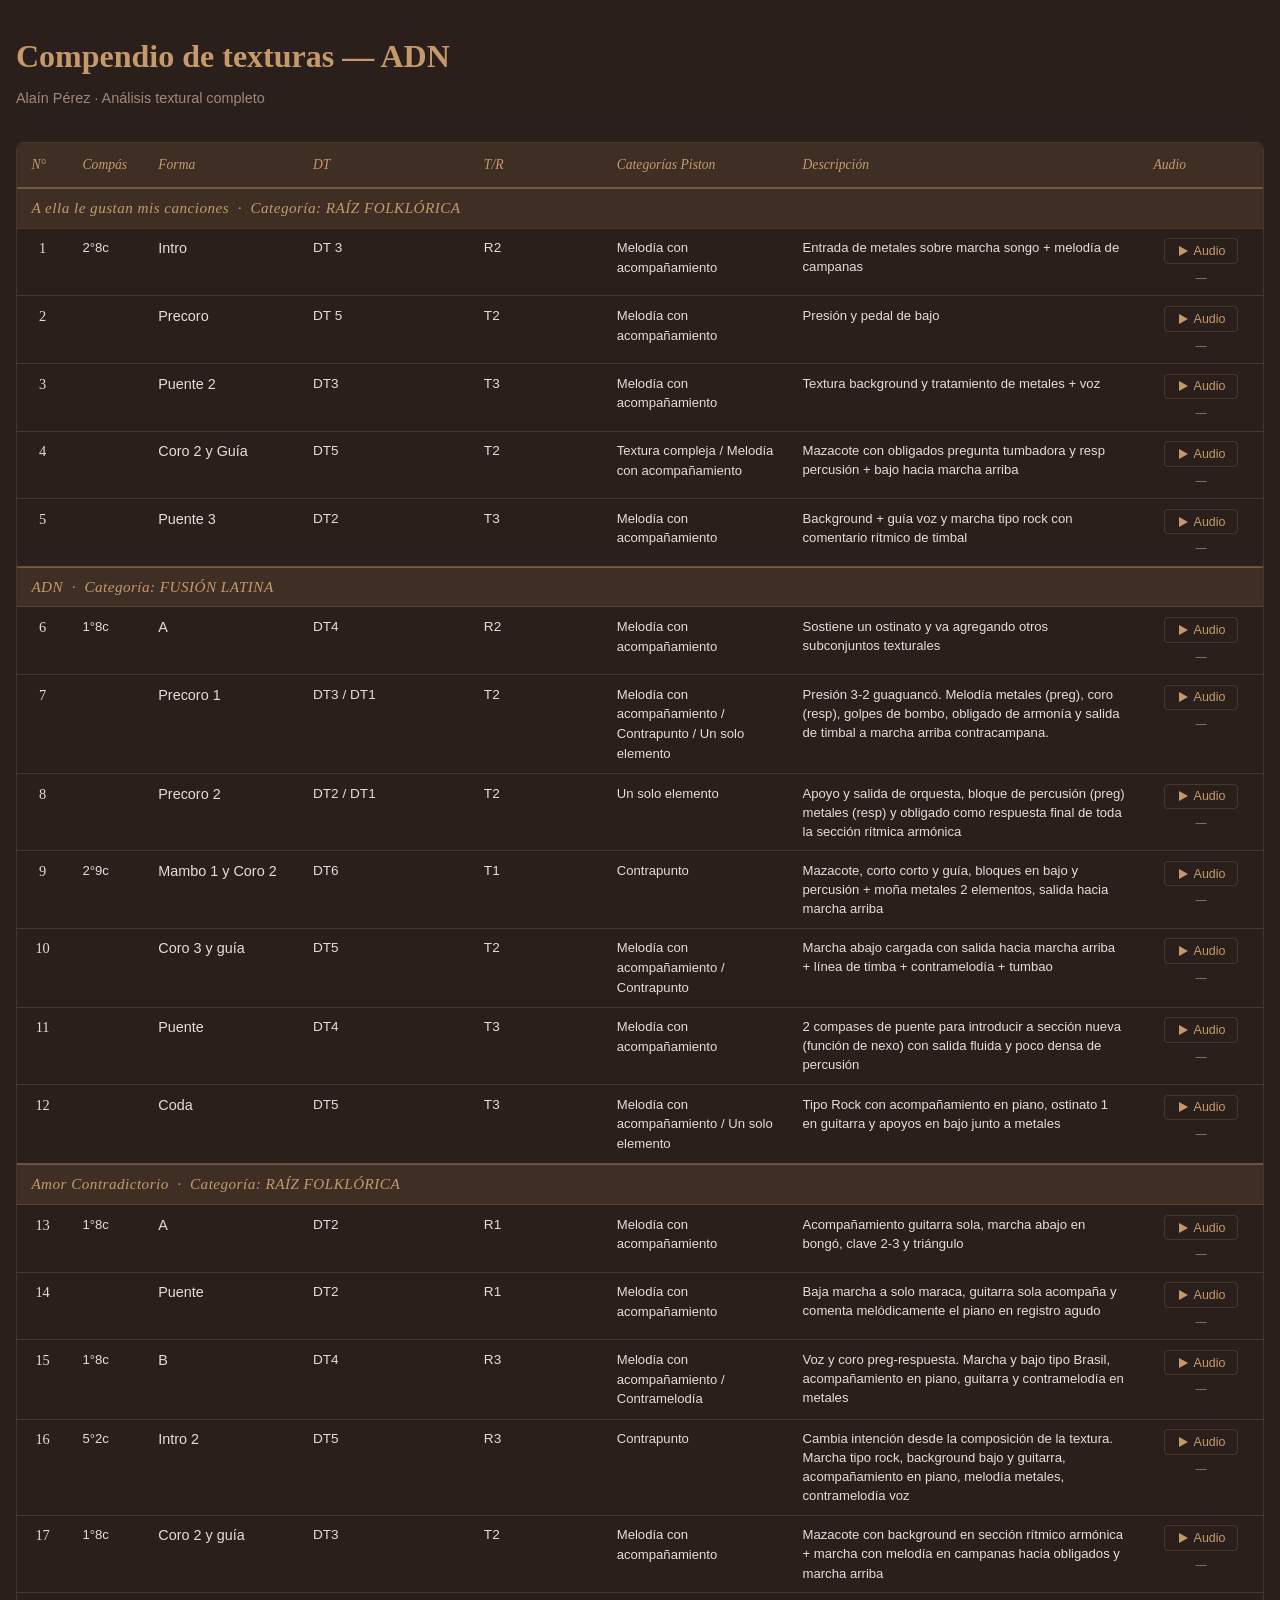
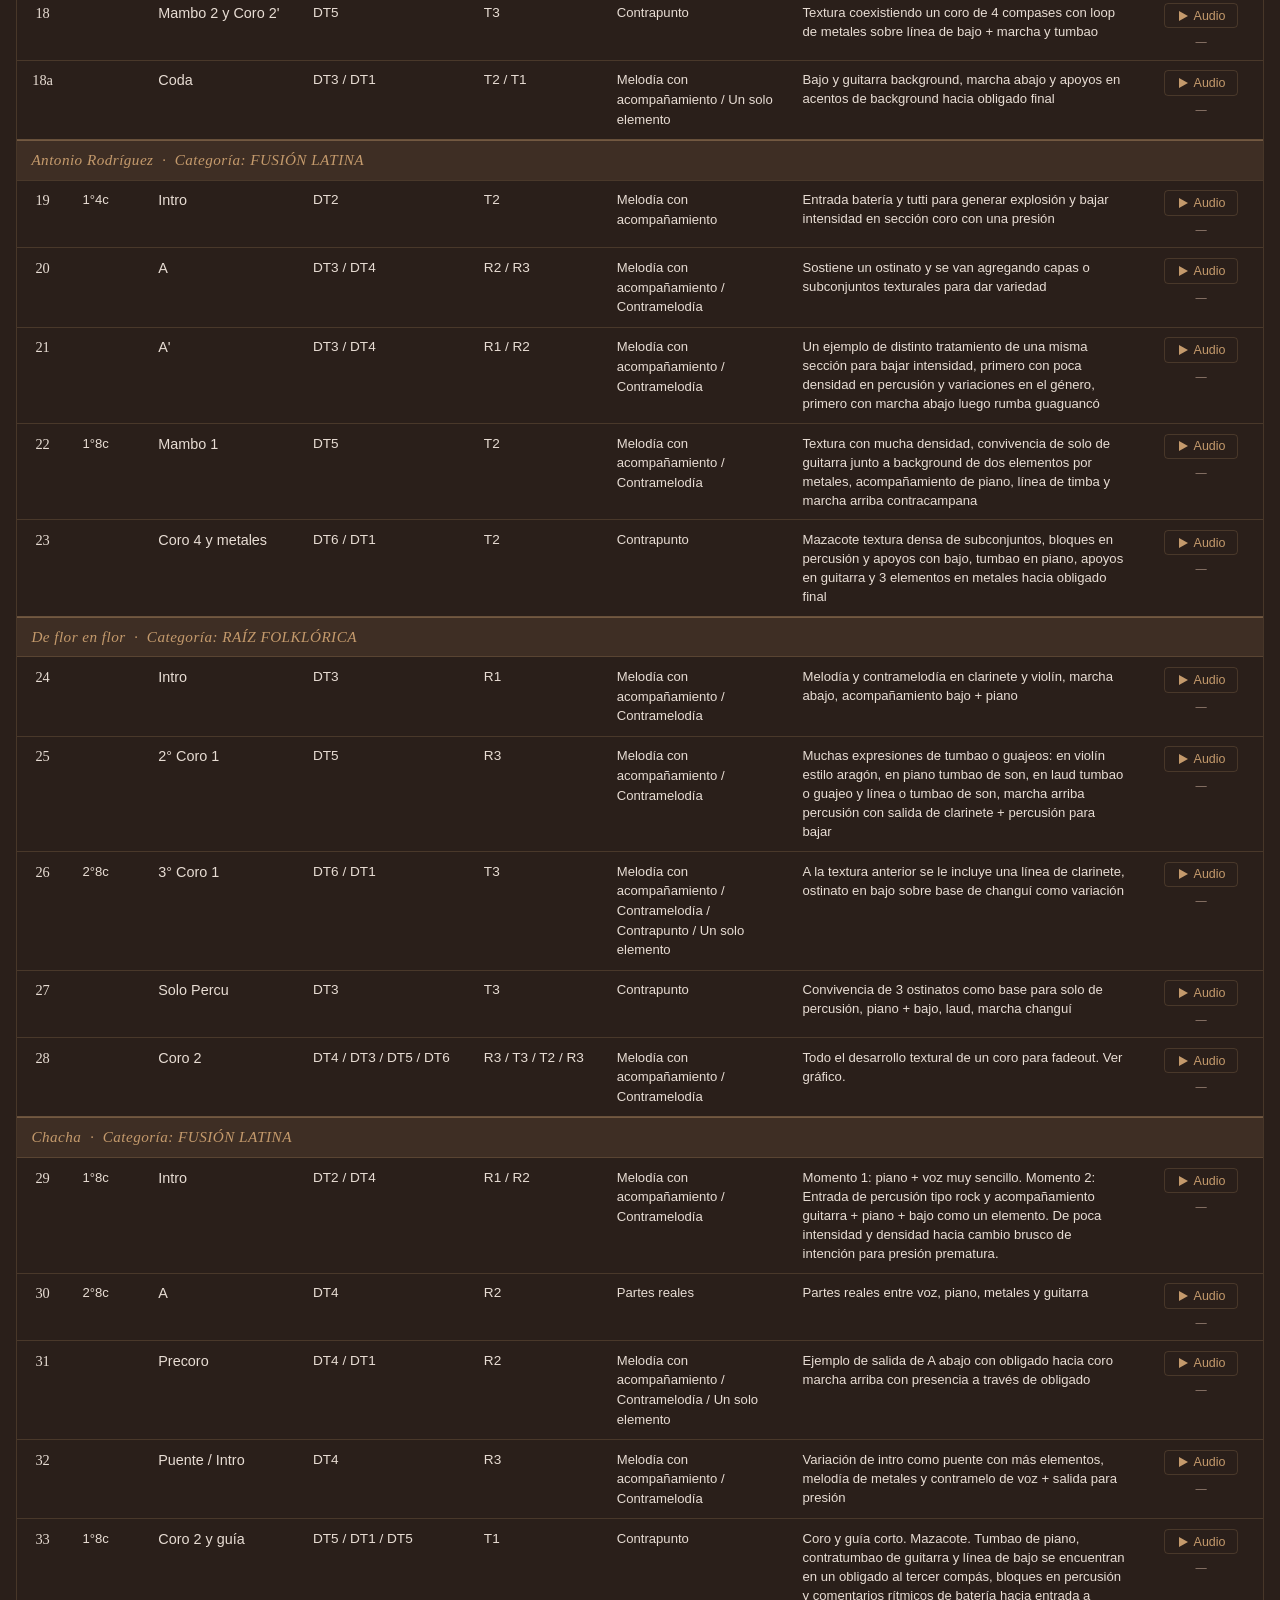
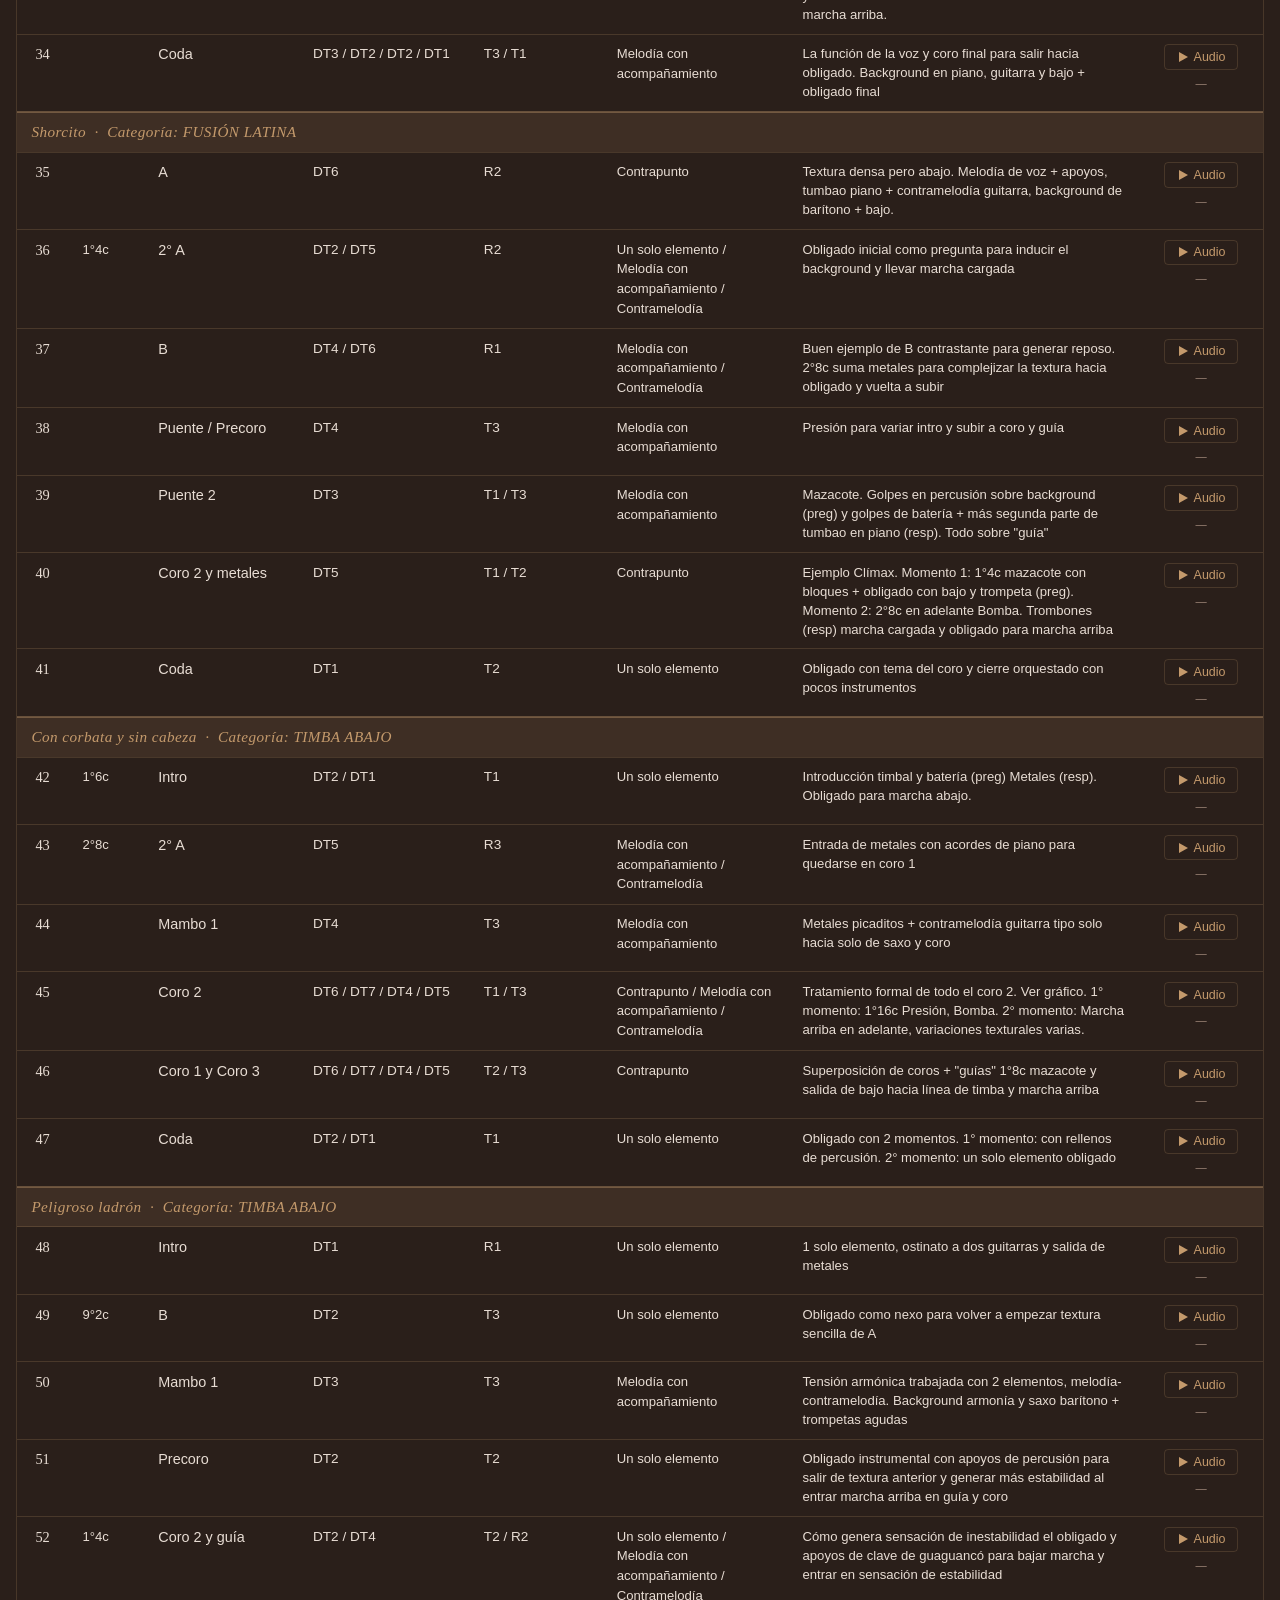
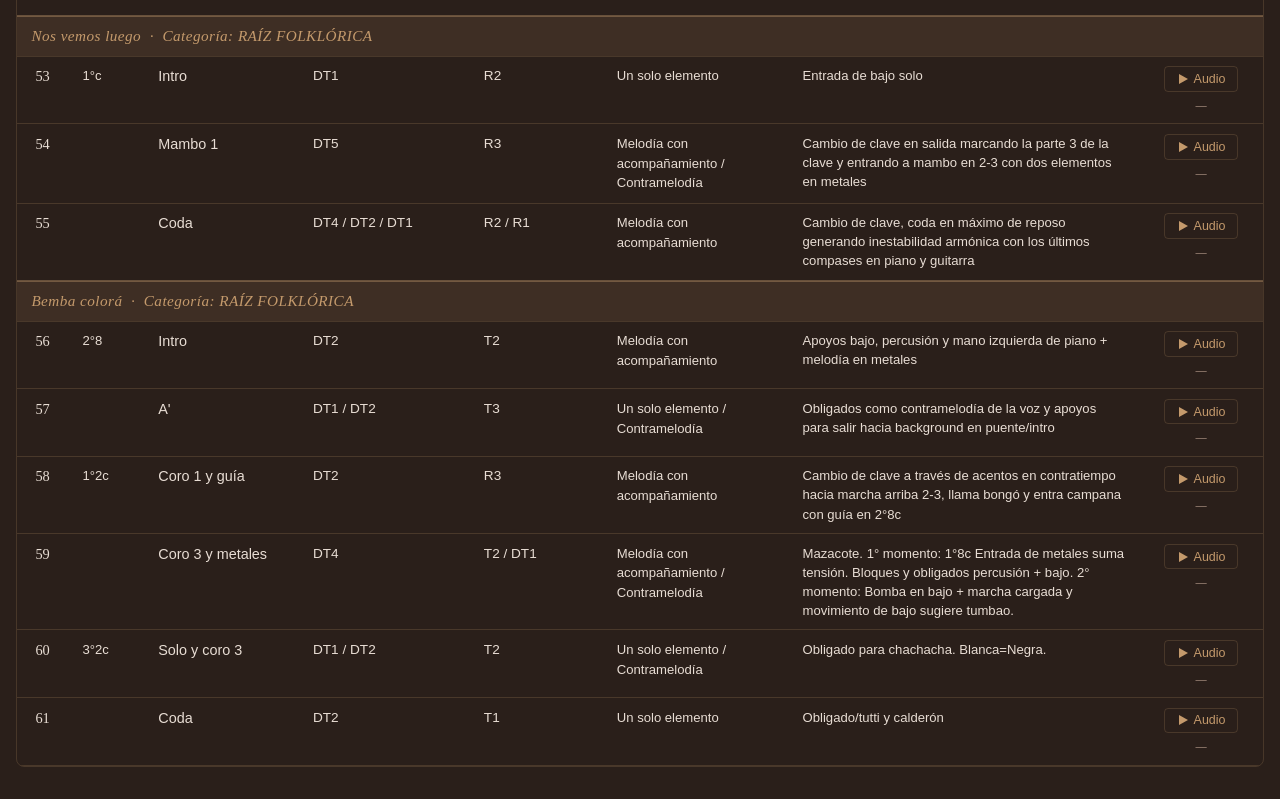
==== compendio.html @ ba190c55 "Subo archivos" ====
<!doctype html>
<html lang="es">
  <head>
    <meta charset="UTF-8" />
    <meta name="viewport" content="width=device-width, initial-scale=1.0" />
    <title>Compendio de texturas — ADN Alaín Pérez</title>
    <style>
      *,
      *::before,
      *::after {
        box-sizing: border-box;
        margin: 0;
        padding: 0;
      }

      :root {
        --bg: #2a1f1a;
        --bg-card: #352820;
        --bg-alt: #3e2e24;
        --accent: #c49a6c;
        --text: #e8ddd4;
        --text-muted: #a0887a;
        --border: rgba(196, 154, 108, 0.2);
        --font-title: Georgia, "Times New Roman", serif;
        --font-body: "Helvetica Neue", Arial, sans-serif;
      }

      body {
        background: var(--bg);
        color: var(--text);
        font-family: var(--font-body);
        font-size: 0.9rem;
        line-height: 1.5;
        padding: 2rem 1rem;
      }

      h1 {
        font-family: var(--font-title);
        color: var(--accent);
        font-size: clamp(1.4rem, 3vw, 2rem);
        margin-bottom: 0.5rem;
      }

      .subtitulo {
        color: var(--text-muted);
        margin-bottom: 2rem;
        font-size: 0.9rem;
      }

      /* ── TABLA ── */
      .tabla-wrap {
        overflow-x: auto;
        border-radius: 8px;
        border: 1px solid var(--border);
      }

      table {
        width: 100%;
        border-collapse: collapse;
        min-width: 900px;
      }

      thead tr {
        background: var(--bg-alt);
        border-bottom: 2px solid var(--accent);
      }

      thead th {
        padding: 0.75rem 0.9rem;
        text-align: left;
        font-family: var(--font-title);
        color: var(--accent);
        font-size: 0.85rem;
        font-weight: normal;
        font-style: italic;
        white-space: nowrap;
      }

      /* ── FILAS CANCIÓN (separador) ── */
      tr.cancion-header td {
        background: var(--bg-alt);
        border-top: 2px solid rgba(196, 154, 108, 0.4);
        border-bottom: 1px solid rgba(196, 154, 108, 0.2);
        padding: 0.5rem 0.9rem;
        font-family: var(--font-title);
        font-style: italic;
        color: var(--accent);
        font-size: 0.95rem;
        letter-spacing: 0.03em;
      }

      /* ── FILAS DE DATOS ── */
      tbody tr.fila-dato {
        border-bottom: 1px solid var(--border);
        transition: background 0.15s;
      }

      tbody tr.fila-dato:hover {
        background: rgba(196, 154, 108, 0.05);
      }

      tbody tr.fila-dato td {
        padding: 0.6rem 0.9rem;
        vertical-align: top;
        color: var(--text);
      }

      td.num {
        color: var(--accent);
        font-family: var(--font-title);
        text-align: center;
        white-space: nowrap;
      }
      td.compas {
        color: var(--text-muted);
        white-space: nowrap;
        font-size: 0.82rem;
      }
      td.forma {
        white-space: nowrap;
      }
      td.dt {
        white-space: nowrap;
        font-size: 0.85rem;
      }
      td.tr {
        white-space: nowrap;
        font-size: 0.85rem;
      }
      td.cat {
        font-size: 0.82rem;
        color: var(--text-muted);
        max-width: 180px;
      }
      td.desc {
        font-size: 0.82rem;
        color: var(--text-muted);
        max-width: 340px;
        line-height: 1.45;
      }

      /* ── COLUMNA AUDIO ── */
      td.audio-cell {
        white-space: nowrap;
        text-align: center;
        vertical-align: middle;
        min-width: 120px;
      }

      .audio-wrap {
        display: flex;
        flex-direction: column;
        align-items: center;
        gap: 5px;
      }

      .btn-audio {
        display: inline-flex;
        align-items: center;
        gap: 5px;
        padding: 0.3rem 0.7rem;
        border: 1px solid var(--border);
        border-radius: 4px;
        background: transparent;
        color: var(--accent);
        font-size: 0.78rem;
        font-family: var(--font-body);
        cursor: pointer;
        transition:
          background 0.15s,
          border-color 0.15s;
      }

      .btn-audio:hover {
        background: rgba(196, 154, 108, 0.12);
        border-color: var(--accent);
      }
      .btn-audio.playing {
        background: rgba(196, 154, 108, 0.2);
        border-color: var(--accent);
      }

      .btn-audio svg {
        flex-shrink: 0;
      }

      .audio-filename {
        font-size: 0.7rem;
        color: var(--text-muted);
        max-width: 110px;
        overflow: hidden;
        text-overflow: ellipsis;
        white-space: nowrap;
        text-align: center;
      }

      /* ── NOTA AYUDA ── */
      .nota {
        margin-top: 1.5rem;
        padding: 0.75rem 1rem;
        background: var(--bg-card);
        border-left: 3px solid var(--accent);
        border-radius: 4px;
        color: var(--text-muted);
        font-size: 0.82rem;
        line-height: 1.6;
      }

      .nota code {
        background: var(--bg-alt);
        padding: 1px 5px;
        border-radius: 3px;
        color: var(--accent);
        font-family: monospace;
        font-size: 0.8rem;
      }
    </style>
  </head>
  <body>
    <h1>Compendio de texturas — ADN</h1>
    <p class="subtitulo">Alaín Pérez · Análisis textural completo</p>

    <div class="tabla-wrap">
      <table>
        <thead>
          <tr>
            <th>N°</th>
            <th>Compás</th>
            <th>Forma</th>
            <th>DT</th>
            <th>T/R</th>
            <th>Categorías Piston</th>
            <th>Descripción</th>
            <th>Audio</th>
          </tr>
        </thead>
        <tbody>
          <!-- ══ A ELLA LE GUSTAN MIS CANCIONES ══ -->
          <tr class="cancion-header">
            <td colspan="8">
              A ella le gustan mis canciones &nbsp;·&nbsp; Categoría: RAÍZ
              FOLKLÓRICA
            </td>
          </tr>
          <tr class="fila-dato">
            <td class="num">1</td>
            <td class="compas">2°8c</td>
            <td class="forma">Intro</td>
            <td class="dt">DT 3</td>
            <td class="tr">R2</td>
            <td class="cat">Melodía con acompañamiento</td>
            <td class="desc">
              Entrada de metales sobre marcha songo + melodía de campanas
            </td>
            <td class="audio-cell">
              <div class="audio-wrap">
                <button
                  class="btn-audio"
                  data-audio="audios/textura (1).mp3"
                  onclick="toggleAudio(this)"
                >
                  <svg
                    width="12"
                    height="12"
                    viewBox="0 0 12 12"
                    fill="currentColor"
                  >
                    <polygon points="2,1 11,6 2,11" /></svg
                  >Audio</button
                ><span class="audio-filename">—</span>
              </div>
            </td>
          </tr>
          <tr class="fila-dato">
            <td class="num">2</td>
            <td class="compas"></td>
            <td class="forma">Precoro</td>
            <td class="dt">DT 5</td>
            <td class="tr">T2</td>
            <td class="cat">Melodía con acompañamiento</td>
            <td class="desc">Presión y pedal de bajo</td>
            <td class="audio-cell">
              <div class="audio-wrap">
                <button
                  class="btn-audio"
                  data-audio="audios/textura (2).mp3"
                  onclick="toggleAudio(this)"
                >
                  <svg
                    width="12"
                    height="12"
                    viewBox="0 0 12 12"
                    fill="currentColor"
                  >
                    <polygon points="2,1 11,6 2,11" /></svg
                  >Audio</button
                ><span class="audio-filename">—</span>
              </div>
            </td>
          </tr>
          <tr class="fila-dato">
            <td class="num">3</td>
            <td class="compas"></td>
            <td class="forma">Puente 2</td>
            <td class="dt">DT3</td>
            <td class="tr">T3</td>
            <td class="cat">Melodía con acompañamiento</td>
            <td class="desc">
              Textura background y tratamiento de metales + voz
            </td>
            <td class="audio-cell">
              <div class="audio-wrap">
                <button
                  class="btn-audio"
                  data-audio="audios/textura (3).mp3"
                  onclick="toggleAudio(this)"
                >
                  <svg
                    width="12"
                    height="12"
                    viewBox="0 0 12 12"
                    fill="currentColor"
                  >
                    <polygon points="2,1 11,6 2,11" /></svg
                  >Audio</button
                ><span class="audio-filename">—</span>
              </div>
            </td>
          </tr>
          <tr class="fila-dato">
            <td class="num">4</td>
            <td class="compas"></td>
            <td class="forma">Coro 2 y Guía</td>
            <td class="dt">DT5</td>
            <td class="tr">T2</td>
            <td class="cat">Textura compleja / Melodía con acompañamiento</td>
            <td class="desc">
              Mazacote con obligados pregunta tumbadora y resp percusión + bajo
              hacia marcha arriba
            </td>
            <td class="audio-cell">
              <div class="audio-wrap">
                <button
                  class="btn-audio"
                  data-audio="audios/textura (4).mp3"
                  onclick="toggleAudio(this)"
                >
                  <svg
                    width="12"
                    height="12"
                    viewBox="0 0 12 12"
                    fill="currentColor"
                  >
                    <polygon points="2,1 11,6 2,11" /></svg
                  >Audio</button
                ><span class="audio-filename">—</span>
              </div>
            </td>
          </tr>
          <tr class="fila-dato">
            <td class="num">5</td>
            <td class="compas"></td>
            <td class="forma">Puente 3</td>
            <td class="dt">DT2</td>
            <td class="tr">T3</td>
            <td class="cat">Melodía con acompañamiento</td>
            <td class="desc">
              Background + guía voz y marcha tipo rock con comentario rítmico de
              timbal
            </td>
            <td class="audio-cell">
              <div class="audio-wrap">
                <button
                  class="btn-audio"
                  data-audio="audios/textura (5).mp3"
                  onclick="toggleAudio(this)"
                >
                  <svg
                    width="12"
                    height="12"
                    viewBox="0 0 12 12"
                    fill="currentColor"
                  >
                    <polygon points="2,1 11,6 2,11" /></svg
                  >Audio</button
                ><span class="audio-filename">—</span>
              </div>
            </td>
          </tr>

          <!-- ══ ADN ══ -->
          <tr class="cancion-header">
            <td colspan="8">ADN &nbsp;·&nbsp; Categoría: FUSIÓN LATINA</td>
          </tr>
          <tr class="fila-dato">
            <td class="num">6</td>
            <td class="compas">1°8c</td>
            <td class="forma">A</td>
            <td class="dt">DT4</td>
            <td class="tr">R2</td>
            <td class="cat">Melodía con acompañamiento</td>
            <td class="desc">
              Sostiene un ostinato y va agregando otros subconjuntos texturales
            </td>
            <td class="audio-cell">
              <div class="audio-wrap">
                <button
                  class="btn-audio"
                  data-audio="audios/textura (6).mp3"
                  onclick="toggleAudio(this)"
                >
                  <svg
                    width="12"
                    height="12"
                    viewBox="0 0 12 12"
                    fill="currentColor"
                  >
                    <polygon points="2,1 11,6 2,11" /></svg
                  >Audio</button
                ><span class="audio-filename">—</span>
              </div>
            </td>
          </tr>
          <tr class="fila-dato">
            <td class="num">7</td>
            <td class="compas"></td>
            <td class="forma">Precoro 1</td>
            <td class="dt">DT3 / DT1</td>
            <td class="tr">T2</td>
            <td class="cat">
              Melodía con acompañamiento / Contrapunto / Un solo elemento
            </td>
            <td class="desc">
              Presión 3-2 guaguancó. Melodía metales (preg), coro (resp), golpes
              de bombo, obligado de armonía y salida de timbal a marcha arriba
              contracampana.
            </td>
            <td class="audio-cell">
              <div class="audio-wrap">
                <button
                  class="btn-audio"
                  data-audio="audios/textura (7).mp3"
                  onclick="toggleAudio(this)"
                >
                  <svg
                    width="12"
                    height="12"
                    viewBox="0 0 12 12"
                    fill="currentColor"
                  >
                    <polygon points="2,1 11,6 2,11" /></svg
                  >Audio</button
                ><span class="audio-filename">—</span>
              </div>
            </td>
          </tr>
          <tr class="fila-dato">
            <td class="num">8</td>
            <td class="compas"></td>
            <td class="forma">Precoro 2</td>
            <td class="dt">DT2 / DT1</td>
            <td class="tr">T2</td>
            <td class="cat">Un solo elemento</td>
            <td class="desc">
              Apoyo y salida de orquesta, bloque de percusión (preg) metales
              (resp) y obligado como respuesta final de toda la sección rítmica
              armónica
            </td>
            <td class="audio-cell">
              <div class="audio-wrap">
                <button
                  class="btn-audio"
                  data-audio="audios/textura (8).mp3"
                  onclick="toggleAudio(this)"
                >
                  <svg
                    width="12"
                    height="12"
                    viewBox="0 0 12 12"
                    fill="currentColor"
                  >
                    <polygon points="2,1 11,6 2,11" /></svg
                  >Audio</button
                ><span class="audio-filename">—</span>
              </div>
            </td>
          </tr>
          <tr class="fila-dato">
            <td class="num">9</td>
            <td class="compas">2°9c</td>
            <td class="forma">Mambo 1 y Coro 2</td>
            <td class="dt">DT6</td>
            <td class="tr">T1</td>
            <td class="cat">Contrapunto</td>
            <td class="desc">
              Mazacote, corto corto y guía, bloques en bajo y percusión + moña
              metales 2 elementos, salida hacia marcha arriba
            </td>
            <td class="audio-cell">
              <div class="audio-wrap">
                <button
                  class="btn-audio"
                  data-audio="audios/textura (9).mp3"
                  onclick="toggleAudio(this)"
                >
                  <svg
                    width="12"
                    height="12"
                    viewBox="0 0 12 12"
                    fill="currentColor"
                  >
                    <polygon points="2,1 11,6 2,11" /></svg
                  >Audio</button
                ><span class="audio-filename">—</span>
              </div>
            </td>
          </tr>
          <tr class="fila-dato">
            <td class="num">10</td>
            <td class="compas"></td>
            <td class="forma">Coro 3 y guía</td>
            <td class="dt">DT5</td>
            <td class="tr">T2</td>
            <td class="cat">Melodía con acompañamiento / Contrapunto</td>
            <td class="desc">
              Marcha abajo cargada con salida hacia marcha arriba + línea de
              timba + contramelodía + tumbao
            </td>
            <td class="audio-cell">
              <div class="audio-wrap">
                <button
                  class="btn-audio"
                  data-audio="audios/textura (10).mp3 "
                  onclick="toggleAudio(this)"
                >
                  <svg
                    width="12"
                    height="12"
                    viewBox="0 0 12 12"
                    fill="currentColor"
                  >
                    <polygon points="2,1 11,6 2,11" /></svg
                  >Audio</button
                ><span class="audio-filename">—</span>
              </div>
            </td>
          </tr>
          <tr class="fila-dato">
            <td class="num">11</td>
            <td class="compas"></td>
            <td class="forma">Puente</td>
            <td class="dt">DT4</td>
            <td class="tr">T3</td>
            <td class="cat">Melodía con acompañamiento</td>
            <td class="desc">
              2 compases de puente para introducir a sección nueva (función de
              nexo) con salida fluida y poco densa de percusión
            </td>
            <td class="audio-cell">
              <div class="audio-wrap">
                <button
                  class="btn-audio"
                  data-audio="audios/textura (11).mp3"
                  onclick="toggleAudio(this)"
                >
                  <svg
                    width="12"
                    height="12"
                    viewBox="0 0 12 12"
                    fill="currentColor"
                  >
                    <polygon points="2,1 11,6 2,11" /></svg
                  >Audio</button
                ><span class="audio-filename">—</span>
              </div>
            </td>
          </tr>
          <tr class="fila-dato">
            <td class="num">12</td>
            <td class="compas"></td>
            <td class="forma">Coda</td>
            <td class="dt">DT5</td>
            <td class="tr">T3</td>
            <td class="cat">Melodía con acompañamiento / Un solo elemento</td>
            <td class="desc">
              Tipo Rock con acompañamiento en piano, ostinato 1 en guitarra y
              apoyos en bajo junto a metales
            </td>
            <td class="audio-cell">
              <div class="audio-wrap">
                <button
                  class="btn-audio"
                  data-audio="audios/textura (12).mp3"
                  onclick="toggleAudio(this)"
                >
                  <svg
                    width="12"
                    height="12"
                    viewBox="0 0 12 12"
                    fill="currentColor"
                  >
                    <polygon points="2,1 11,6 2,11" /></svg
                  >Audio</button
                ><span class="audio-filename">—</span>
              </div>
            </td>
          </tr>

          <!-- ══ AMOR CONTRADICTORIO ══ -->
          <tr class="cancion-header">
            <td colspan="8">
              Amor Contradictorio &nbsp;·&nbsp; Categoría: RAÍZ FOLKLÓRICA
            </td>
          </tr>
          <tr class="fila-dato">
            <td class="num">13</td>
            <td class="compas">1°8c</td>
            <td class="forma">A</td>
            <td class="dt">DT2</td>
            <td class="tr">R1</td>
            <td class="cat">Melodía con acompañamiento</td>
            <td class="desc">
              Acompañamiento guitarra sola, marcha abajo en bongó, clave 2-3 y
              triángulo
            </td>
            <td class="audio-cell">
              <div class="audio-wrap">
                <button
                  class="btn-audio"
                  data-audio="audios/textura (13).mp3"
                  onclick="toggleAudio(this)"
                >
                  <svg
                    width="12"
                    height="12"
                    viewBox="0 0 12 12"
                    fill="currentColor"
                  >
                    <polygon points="2,1 11,6 2,11" /></svg
                  >Audio</button
                ><span class="audio-filename">—</span>
              </div>
            </td>
          </tr>
          <tr class="fila-dato">
            <td class="num">14</td>
            <td class="compas"></td>
            <td class="forma">Puente</td>
            <td class="dt">DT2</td>
            <td class="tr">R1</td>
            <td class="cat">Melodía con acompañamiento</td>
            <td class="desc">
              Baja marcha a solo maraca, guitarra sola acompaña y comenta
              melódicamente el piano en registro agudo
            </td>
            <td class="audio-cell">
              <div class="audio-wrap">
                <button
                  class="btn-audio"
                  data-audio="audios/textura (14).mp3"
                  onclick="toggleAudio(this)"
                >
                  <svg
                    width="12"
                    height="12"
                    viewBox="0 0 12 12"
                    fill="currentColor"
                  >
                    <polygon points="2,1 11,6 2,11" /></svg
                  >Audio</button
                ><span class="audio-filename">—</span>
              </div>
            </td>
          </tr>
          <tr class="fila-dato">
            <td class="num">15</td>
            <td class="compas">1°8c</td>
            <td class="forma">B</td>
            <td class="dt">DT4</td>
            <td class="tr">R3</td>
            <td class="cat">Melodía con acompañamiento / Contramelodía</td>
            <td class="desc">
              Voz y coro preg-respuesta. Marcha y bajo tipo Brasil,
              acompañamiento en piano, guitarra y contramelodía en metales
            </td>
            <td class="audio-cell">
              <div class="audio-wrap">
                <button
                  class="btn-audio"
                  data-audio="audios/textura (15).mp3"
                  onclick="toggleAudio(this)"
                >
                  <svg
                    width="12"
                    height="12"
                    viewBox="0 0 12 12"
                    fill="currentColor"
                  >
                    <polygon points="2,1 11,6 2,11" /></svg
                  >Audio</button
                ><span class="audio-filename">—</span>
              </div>
            </td>
          </tr>
          <tr class="fila-dato">
            <td class="num">16</td>
            <td class="compas">5°2c</td>
            <td class="forma">Intro 2</td>
            <td class="dt">DT5</td>
            <td class="tr">R3</td>
            <td class="cat">Contrapunto</td>
            <td class="desc">
              Cambia intención desde la composición de la textura. Marcha tipo
              rock, background bajo y guitarra, acompañamiento en piano, melodía
              metales, contramelodía voz
            </td>
            <td class="audio-cell">
              <div class="audio-wrap">
                <button
                  class="btn-audio"
                  data-audio="audios/textura (16).mp3"
                  onclick="toggleAudio(this)"
                >
                  <svg
                    width="12"
                    height="12"
                    viewBox="0 0 12 12"
                    fill="currentColor"
                  >
                    <polygon points="2,1 11,6 2,11" /></svg
                  >Audio</button
                ><span class="audio-filename">—</span>
              </div>
            </td>
          </tr>
          <tr class="fila-dato">
            <td class="num">17</td>
            <td class="compas">1°8c</td>
            <td class="forma">Coro 2 y guía</td>
            <td class="dt">DT3</td>
            <td class="tr">T2</td>
            <td class="cat">Melodía con acompañamiento</td>
            <td class="desc">
              Mazacote con background en sección rítmico armónica + marcha con
              melodía en campanas hacia obligados y marcha arriba
            </td>
            <td class="audio-cell">
              <div class="audio-wrap">
                <button
                  class="btn-audio"
                  data-audio="audios/textura (17).mp3"
                  onclick="toggleAudio(this)"
                >
                  <svg
                    width="12"
                    height="12"
                    viewBox="0 0 12 12"
                    fill="currentColor"
                  >
                    <polygon points="2,1 11,6 2,11" /></svg
                  >Audio</button
                ><span class="audio-filename">—</span>
              </div>
            </td>
          </tr>
          <tr class="fila-dato">
            <td class="num">18</td>
            <td class="compas"></td>
            <td class="forma">Mambo 2 y Coro 2'</td>
            <td class="dt">DT5</td>
            <td class="tr">T3</td>
            <td class="cat">Contrapunto</td>
            <td class="desc">
              Textura coexistiendo un coro de 4 compases con loop de metales
              sobre línea de bajo + marcha y tumbao
            </td>
            <td class="audio-cell">
              <div class="audio-wrap">
                <button
                  class="btn-audio"
                  data-audio="audios/textura (18).mp3"
                  onclick="toggleAudio(this)"
                >
                  <svg
                    width="12"
                    height="12"
                    viewBox="0 0 12 12"
                    fill="currentColor"
                  >
                    <polygon points="2,1 11,6 2,11" /></svg
                  >Audio</button
                ><span class="audio-filename">—</span>
              </div>
            </td>
          </tr>
          <tr class="fila-dato">
            <td class="num">18a</td>
            <td class="compas"></td>
            <td class="forma">Coda</td>
            <td class="dt">DT3 / DT1</td>
            <td class="tr">T2 / T1</td>
            <td class="cat">Melodía con acompañamiento / Un solo elemento</td>
            <td class="desc">
              Bajo y guitarra background, marcha abajo y apoyos en acentos de
              background hacia obligado final
            </td>
            <td class="audio-cell">
              <div class="audio-wrap">
                <button
                  class="btn-audio"
                  data-audio="audios/textura (19).mp3"
                  onclick="toggleAudio(this)"
                >
                  <svg
                    width="12"
                    height="12"
                    viewBox="0 0 12 12"
                    fill="currentColor"
                  >
                    <polygon points="2,1 11,6 2,11" /></svg
                  >Audio</button
                ><span class="audio-filename">—</span>
              </div>
            </td>
          </tr>

          <!-- ══ ANTONIO RODRÍGUEZ ══ -->
          <tr class="cancion-header">
            <td colspan="8">
              Antonio Rodríguez &nbsp;·&nbsp; Categoría: FUSIÓN LATINA
            </td>
          </tr>
          <tr class="fila-dato">
            <td class="num">19</td>
            <td class="compas">1°4c</td>
            <td class="forma">Intro</td>
            <td class="dt">DT2</td>
            <td class="tr">T2</td>
            <td class="cat">Melodía con acompañamiento</td>
            <td class="desc">
              Entrada batería y tutti para generar explosión y bajar intensidad
              en sección coro con una presión
            </td>
            <td class="audio-cell">
              <div class="audio-wrap">
                <button
                  class="btn-audio"
                  data-audio="audios/textura (20).mp3"
                  onclick="toggleAudio(this)"
                >
                  <svg
                    width="12"
                    height="12"
                    viewBox="0 0 12 12"
                    fill="currentColor"
                  >
                    <polygon points="2,1 11,6 2,11" /></svg
                  >Audio</button
                ><span class="audio-filename">—</span>
              </div>
            </td>
          </tr>
          <tr class="fila-dato">
            <td class="num">20</td>
            <td class="compas"></td>
            <td class="forma">A</td>
            <td class="dt">DT3 / DT4</td>
            <td class="tr">R2 / R3</td>
            <td class="cat">Melodía con acompañamiento / Contramelodía</td>
            <td class="desc">
              Sostiene un ostinato y se van agregando capas o subconjuntos
              texturales para dar variedad
            </td>
            <td class="audio-cell">
              <div class="audio-wrap">
                <button
                  class="btn-audio"
                  data-audio="audios/textura (21).mp3"
                  onclick="toggleAudio(this)"
                >
                  <svg
                    width="12"
                    height="12"
                    viewBox="0 0 12 12"
                    fill="currentColor"
                  >
                    <polygon points="2,1 11,6 2,11" /></svg
                  >Audio</button
                ><span class="audio-filename">—</span>
              </div>
            </td>
          </tr>
          <tr class="fila-dato">
            <td class="num">21</td>
            <td class="compas"></td>
            <td class="forma">A'</td>
            <td class="dt">DT3 / DT4</td>
            <td class="tr">R1 / R2</td>
            <td class="cat">Melodía con acompañamiento / Contramelodía</td>
            <td class="desc">
              Un ejemplo de distinto tratamiento de una misma sección para bajar
              intensidad, primero con poca densidad en percusión y variaciones
              en el género, primero con marcha abajo luego rumba guaguancó
            </td>
            <td class="audio-cell">
              <div class="audio-wrap">
                <button
                  class="btn-audio"
                  data-audio="audios/textura (22).mp3"
                  onclick="toggleAudio(this)"
                >
                  <svg
                    width="12"
                    height="12"
                    viewBox="0 0 12 12"
                    fill="currentColor"
                  >
                    <polygon points="2,1 11,6 2,11" /></svg
                  >Audio</button
                ><span class="audio-filename">—</span>
              </div>
            </td>
          </tr>
          <tr class="fila-dato">
            <td class="num">22</td>
            <td class="compas">1°8c</td>
            <td class="forma">Mambo 1</td>
            <td class="dt">DT5</td>
            <td class="tr">T2</td>
            <td class="cat">Melodía con acompañamiento / Contramelodía</td>
            <td class="desc">
              Textura con mucha densidad, convivencia de solo de guitarra junto
              a background de dos elementos por metales, acompañamiento de
              piano, línea de timba y marcha arriba contracampana
            </td>
            <td class="audio-cell">
              <div class="audio-wrap">
                <button
                  class="btn-audio"
                  data-audio="audios/textura (23).mp3"
                  onclick="toggleAudio(this)"
                >
                  <svg
                    width="12"
                    height="12"
                    viewBox="0 0 12 12"
                    fill="currentColor"
                  >
                    <polygon points="2,1 11,6 2,11" /></svg
                  >Audio</button
                ><span class="audio-filename">—</span>
              </div>
            </td>
          </tr>
          <tr class="fila-dato">
            <td class="num">23</td>
            <td class="compas"></td>
            <td class="forma">Coro 4 y metales</td>
            <td class="dt">DT6 / DT1</td>
            <td class="tr">T2</td>
            <td class="cat">Contrapunto</td>
            <td class="desc">
              Mazacote textura densa de subconjuntos, bloques en percusión y
              apoyos con bajo, tumbao en piano, apoyos en guitarra y 3 elementos
              en metales hacia obligado final
            </td>
            <td class="audio-cell">
              <div class="audio-wrap">
                <button
                  class="btn-audio"
                  data-audio="audios/textura (24).mp3"
                  onclick="toggleAudio(this)"
                >
                  <svg
                    width="12"
                    height="12"
                    viewBox="0 0 12 12"
                    fill="currentColor"
                  >
                    <polygon points="2,1 11,6 2,11" /></svg
                  >Audio</button
                ><span class="audio-filename">—</span>
              </div>
            </td>
          </tr>

          <!-- ══ DE FLOR EN FLOR ══ -->
          <tr class="cancion-header">
            <td colspan="8">
              De flor en flor &nbsp;·&nbsp; Categoría: RAÍZ FOLKLÓRICA
            </td>
          </tr>
          <tr class="fila-dato">
            <td class="num">24</td>
            <td class="compas"></td>
            <td class="forma">Intro</td>
            <td class="dt">DT3</td>
            <td class="tr">R1</td>
            <td class="cat">Melodía con acompañamiento / Contramelodía</td>
            <td class="desc">
              Melodía y contramelodía en clarinete y violín, marcha abajo,
              acompañamiento bajo + piano
            </td>
            <td class="audio-cell">
              <div class="audio-wrap">
                <button
                  class="btn-audio"
                  data-audio="audios/textura (25).mp3"
                  onclick="toggleAudio(this)"
                >
                  <svg
                    width="12"
                    height="12"
                    viewBox="0 0 12 12"
                    fill="currentColor"
                  >
                    <polygon points="2,1 11,6 2,11" /></svg
                  >Audio</button
                ><span class="audio-filename">—</span>
              </div>
            </td>
          </tr>
          <tr class="fila-dato">
            <td class="num">25</td>
            <td class="compas"></td>
            <td class="forma">2° Coro 1</td>
            <td class="dt">DT5</td>
            <td class="tr">R3</td>
            <td class="cat">Melodía con acompañamiento / Contramelodía</td>
            <td class="desc">
              Muchas expresiones de tumbao o guajeos: en violín estilo aragón,
              en piano tumbao de son, en laud tumbao o guajeo y línea o tumbao
              de son, marcha arriba percusión con salida de clarinete +
              percusión para bajar
            </td>
            <td class="audio-cell">
              <div class="audio-wrap">
                <button
                  class="btn-audio"
                  data-audio="audios/textura (26).mp3"
                  onclick="toggleAudio(this)"
                >
                  <svg
                    width="12"
                    height="12"
                    viewBox="0 0 12 12"
                    fill="currentColor"
                  >
                    <polygon points="2,1 11,6 2,11" /></svg
                  >Audio</button
                ><span class="audio-filename">—</span>
              </div>
            </td>
          </tr>
          <tr class="fila-dato">
            <td class="num">26</td>
            <td class="compas">2°8c</td>
            <td class="forma">3° Coro 1</td>
            <td class="dt">DT6 / DT1</td>
            <td class="tr">T3</td>
            <td class="cat">
              Melodía con acompañamiento / Contramelodía / Contrapunto / Un solo
              elemento
            </td>
            <td class="desc">
              A la textura anterior se le incluye una línea de clarinete,
              ostinato en bajo sobre base de changuí como variación
            </td>
            <td class="audio-cell">
              <div class="audio-wrap">
                <button
                  class="btn-audio"
                  data-audio="audios/textura (27).mp3"
                  onclick="toggleAudio(this)"
                >
                  <svg
                    width="12"
                    height="12"
                    viewBox="0 0 12 12"
                    fill="currentColor"
                  >
                    <polygon points="2,1 11,6 2,11" /></svg
                  >Audio</button
                ><span class="audio-filename">—</span>
              </div>
            </td>
          </tr>
          <tr class="fila-dato">
            <td class="num">27</td>
            <td class="compas"></td>
            <td class="forma">Solo Percu</td>
            <td class="dt">DT3</td>
            <td class="tr">T3</td>
            <td class="cat">Contrapunto</td>
            <td class="desc">
              Convivencia de 3 ostinatos como base para solo de percusión, piano
              + bajo, laud, marcha changuí
            </td>
            <td class="audio-cell">
              <div class="audio-wrap">
                <button
                  class="btn-audio"
                  data-audio="audios/textura (28).mp3"
                  onclick="toggleAudio(this)"
                >
                  <svg
                    width="12"
                    height="12"
                    viewBox="0 0 12 12"
                    fill="currentColor"
                  >
                    <polygon points="2,1 11,6 2,11" /></svg
                  >Audio</button
                ><span class="audio-filename">—</span>
              </div>
            </td>
          </tr>
          <tr class="fila-dato">
            <td class="num">28</td>
            <td class="compas"></td>
            <td class="forma">Coro 2</td>
            <td class="dt">DT4 / DT3 / DT5 / DT6</td>
            <td class="tr">R3 / T3 / T2 / R3</td>
            <td class="cat">Melodía con acompañamiento / Contramelodía</td>
            <td class="desc">
              Todo el desarrollo textural de un coro para fadeout. Ver gráfico.
            </td>
            <td class="audio-cell">
              <div class="audio-wrap">
                <button
                  class="btn-audio"
                  data-audio="audios/textura (29).mp3"
                  onclick="toggleAudio(this)"
                >
                  <svg
                    width="12"
                    height="12"
                    viewBox="0 0 12 12"
                    fill="currentColor"
                  >
                    <polygon points="2,1 11,6 2,11" /></svg
                  >Audio</button
                ><span class="audio-filename">—</span>
              </div>
            </td>
          </tr>

          <!-- ══ CHACHA ══ -->
          <tr class="cancion-header">
            <td colspan="8">Chacha &nbsp;·&nbsp; Categoría: FUSIÓN LATINA</td>
          </tr>
          <tr class="fila-dato">
            <td class="num">29</td>
            <td class="compas">1°8c</td>
            <td class="forma">Intro</td>
            <td class="dt">DT2 / DT4</td>
            <td class="tr">R1 / R2</td>
            <td class="cat">Melodía con acompañamiento / Contramelodía</td>
            <td class="desc">
              Momento 1: piano + voz muy sencillo. Momento 2: Entrada de
              percusión tipo rock y acompañamiento guitarra + piano + bajo como
              un elemento. De poca intensidad y densidad hacia cambio brusco de
              intención para presión prematura.
            </td>
            <td class="audio-cell">
              <div class="audio-wrap">
                <button
                  class="btn-audio"
                  data-audio="audios/textura (30).mp3"
                  onclick="toggleAudio(this)"
                >
                  <svg
                    width="12"
                    height="12"
                    viewBox="0 0 12 12"
                    fill="currentColor"
                  >
                    <polygon points="2,1 11,6 2,11" /></svg
                  >Audio</button
                ><span class="audio-filename">—</span>
              </div>
            </td>
          </tr>
          <tr class="fila-dato">
            <td class="num">30</td>
            <td class="compas">2°8c</td>
            <td class="forma">A</td>
            <td class="dt">DT4</td>
            <td class="tr">R2</td>
            <td class="cat">Partes reales</td>
            <td class="desc">
              Partes reales entre voz, piano, metales y guitarra
            </td>
            <td class="audio-cell">
              <div class="audio-wrap">
                <button
                  class="btn-audio"
                  data-audio="audios/textura (31).mp3"
                  onclick="toggleAudio(this)"
                >
                  <svg
                    width="12"
                    height="12"
                    viewBox="0 0 12 12"
                    fill="currentColor"
                  >
                    <polygon points="2,1 11,6 2,11" /></svg
                  >Audio</button
                ><span class="audio-filename">—</span>
              </div>
            </td>
          </tr>
          <tr class="fila-dato">
            <td class="num">31</td>
            <td class="compas"></td>
            <td class="forma">Precoro</td>
            <td class="dt">DT4 / DT1</td>
            <td class="tr">R2</td>
            <td class="cat">
              Melodía con acompañamiento / Contramelodía / Un solo elemento
            </td>
            <td class="desc">
              Ejemplo de salida de A abajo con obligado hacia coro marcha arriba
              con presencia a través de obligado
            </td>
            <td class="audio-cell">
              <div class="audio-wrap">
                <button
                  class="btn-audio"
                  data-audio="audios/textura (32).mp3"
                  onclick="toggleAudio(this)"
                >
                  <svg
                    width="12"
                    height="12"
                    viewBox="0 0 12 12"
                    fill="currentColor"
                  >
                    <polygon points="2,1 11,6 2,11" /></svg
                  >Audio</button
                ><span class="audio-filename">—</span>
              </div>
            </td>
          </tr>
          <tr class="fila-dato">
            <td class="num">32</td>
            <td class="compas"></td>
            <td class="forma">Puente / Intro</td>
            <td class="dt">DT4</td>
            <td class="tr">R3</td>
            <td class="cat">Melodía con acompañamiento / Contramelodía</td>
            <td class="desc">
              Variación de intro como puente con más elementos, melodía de
              metales y contramelo de voz + salida para presión
            </td>
            <td class="audio-cell">
              <div class="audio-wrap">
                <button
                  class="btn-audio"
                  data-audio="audios/textura (33).mp3"
                  onclick="toggleAudio(this)"
                >
                  <svg
                    width="12"
                    height="12"
                    viewBox="0 0 12 12"
                    fill="currentColor"
                  >
                    <polygon points="2,1 11,6 2,11" /></svg
                  >Audio</button
                ><span class="audio-filename">—</span>
              </div>
            </td>
          </tr>
          <tr class="fila-dato">
            <td class="num">33</td>
            <td class="compas">1°8c</td>
            <td class="forma">Coro 2 y guía</td>
            <td class="dt">DT5 / DT1 / DT5</td>
            <td class="tr">T1</td>
            <td class="cat">Contrapunto</td>
            <td class="desc">
              Coro y guía corto. Mazacote. Tumbao de piano, contratumbao de
              guitarra y línea de bajo se encuentran en un obligado al tercer
              compás, bloques en percusión y comentarios rítmicos de batería
              hacia entrada a marcha arriba.
            </td>
            <td class="audio-cell">
              <div class="audio-wrap">
                <button
                  class="btn-audio"
                  data-audio="audios/textura (34).mp3"
                  onclick="toggleAudio(this)"
                >
                  <svg
                    width="12"
                    height="12"
                    viewBox="0 0 12 12"
                    fill="currentColor"
                  >
                    <polygon points="2,1 11,6 2,11" /></svg
                  >Audio</button
                ><span class="audio-filename">—</span>
              </div>
            </td>
          </tr>
          <tr class="fila-dato">
            <td class="num">34</td>
            <td class="compas"></td>
            <td class="forma">Coda</td>
            <td class="dt">DT3 / DT2 / DT2 / DT1</td>
            <td class="tr">T3 / T1</td>
            <td class="cat">Melodía con acompañamiento</td>
            <td class="desc">
              La función de la voz y coro final para salir hacia obligado.
              Background en piano, guitarra y bajo + obligado final
            </td>
            <td class="audio-cell">
              <div class="audio-wrap">
                <button
                  class="btn-audio"
                  data-audio="audios/textura (35).mp3"
                  onclick="toggleAudio(this)"
                >
                  <svg
                    width="12"
                    height="12"
                    viewBox="0 0 12 12"
                    fill="currentColor"
                  >
                    <polygon points="2,1 11,6 2,11" /></svg
                  >Audio</button
                ><span class="audio-filename">—</span>
              </div>
            </td>
          </tr>

          <!-- ══ SHORCITO ══ -->
          <tr class="cancion-header">
            <td colspan="8">Shorcito &nbsp;·&nbsp; Categoría: FUSIÓN LATINA</td>
          </tr>
          <tr class="fila-dato">
            <td class="num">35</td>
            <td class="compas"></td>
            <td class="forma">A</td>
            <td class="dt">DT6</td>
            <td class="tr">R2</td>
            <td class="cat">Contrapunto</td>
            <td class="desc">
              Textura densa pero abajo. Melodía de voz + apoyos, tumbao piano +
              contramelodía guitarra, background de barítono + bajo.
            </td>
            <td class="audio-cell">
              <div class="audio-wrap">
                <button
                  class="btn-audio"
                  data-audio="audios/textura (36).mp3"
                  onclick="toggleAudio(this)"
                >
                  <svg
                    width="12"
                    height="12"
                    viewBox="0 0 12 12"
                    fill="currentColor"
                  >
                    <polygon points="2,1 11,6 2,11" /></svg
                  >Audio</button
                ><span class="audio-filename">—</span>
              </div>
            </td>
          </tr>
          <tr class="fila-dato">
            <td class="num">36</td>
            <td class="compas">1°4c</td>
            <td class="forma">2° A</td>
            <td class="dt">DT2 / DT5</td>
            <td class="tr">R2</td>
            <td class="cat">
              Un solo elemento / Melodía con acompañamiento / Contramelodía
            </td>
            <td class="desc">
              Obligado inicial como pregunta para inducir el background y llevar
              marcha cargada
            </td>
            <td class="audio-cell">
              <div class="audio-wrap">
                <button
                  class="btn-audio"
                  data-audio="audios/textura (37).mp3"
                  onclick="toggleAudio(this)"
                >
                  <svg
                    width="12"
                    height="12"
                    viewBox="0 0 12 12"
                    fill="currentColor"
                  >
                    <polygon points="2,1 11,6 2,11" /></svg
                  >Audio</button
                ><span class="audio-filename">—</span>
              </div>
            </td>
          </tr>
          <tr class="fila-dato">
            <td class="num">37</td>
            <td class="compas"></td>
            <td class="forma">B</td>
            <td class="dt">DT4 / DT6</td>
            <td class="tr">R1</td>
            <td class="cat">Melodía con acompañamiento / Contramelodía</td>
            <td class="desc">
              Buen ejemplo de B contrastante para generar reposo. 2°8c suma
              metales para complejizar la textura hacia obligado y vuelta a
              subir
            </td>
            <td class="audio-cell">
              <div class="audio-wrap">
                <button
                  class="btn-audio"
                  data-audio="audios/textura (38).mp3"
                  onclick="toggleAudio(this)"
                >
                  <svg
                    width="12"
                    height="12"
                    viewBox="0 0 12 12"
                    fill="currentColor"
                  >
                    <polygon points="2,1 11,6 2,11" /></svg
                  >Audio</button
                ><span class="audio-filename">—</span>
              </div>
            </td>
          </tr>
          <tr class="fila-dato">
            <td class="num">38</td>
            <td class="compas"></td>
            <td class="forma">Puente / Precoro</td>
            <td class="dt">DT4</td>
            <td class="tr">T3</td>
            <td class="cat">Melodía con acompañamiento</td>
            <td class="desc">
              Presión para variar intro y subir a coro y guía
            </td>
            <td class="audio-cell">
              <div class="audio-wrap">
                <button
                  class="btn-audio"
                  data-audio="audios/textura (39).mp3"
                  onclick="toggleAudio(this)"
                >
                  <svg
                    width="12"
                    height="12"
                    viewBox="0 0 12 12"
                    fill="currentColor"
                  >
                    <polygon points="2,1 11,6 2,11" /></svg
                  >Audio</button
                ><span class="audio-filename">—</span>
              </div>
            </td>
          </tr>
          <tr class="fila-dato">
            <td class="num">39</td>
            <td class="compas"></td>
            <td class="forma">Puente 2</td>
            <td class="dt">DT3</td>
            <td class="tr">T1 / T3</td>
            <td class="cat">Melodía con acompañamiento</td>
            <td class="desc">
              Mazacote. Golpes en percusión sobre background (preg) y golpes de
              batería + más segunda parte de tumbao en piano (resp). Todo sobre
              "guía"
            </td>
            <td class="audio-cell">
              <div class="audio-wrap">
                <button
                  class="btn-audio"
                  data-audio="audios/textura (40).mp3"
                  onclick="toggleAudio(this)"
                >
                  <svg
                    width="12"
                    height="12"
                    viewBox="0 0 12 12"
                    fill="currentColor"
                  >
                    <polygon points="2,1 11,6 2,11" /></svg
                  >Audio</button
                ><span class="audio-filename">—</span>
              </div>
            </td>
          </tr>
          <tr class="fila-dato">
            <td class="num">40</td>
            <td class="compas"></td>
            <td class="forma">Coro 2 y metales</td>
            <td class="dt">DT5</td>
            <td class="tr">T1 / T2</td>
            <td class="cat">Contrapunto</td>
            <td class="desc">
              Ejemplo Clímax. Momento 1: 1°4c mazacote con bloques + obligado
              con bajo y trompeta (preg). Momento 2: 2°8c en adelante Bomba.
              Trombones (resp) marcha cargada y obligado para marcha arriba
            </td>
            <td class="audio-cell">
              <div class="audio-wrap">
                <button
                  class="btn-audio"
                  data-audio="audios/textura (41).mp3"
                  onclick="toggleAudio(this)"
                >
                  <svg
                    width="12"
                    height="12"
                    viewBox="0 0 12 12"
                    fill="currentColor"
                  >
                    <polygon points="2,1 11,6 2,11" /></svg
                  >Audio</button
                ><span class="audio-filename">—</span>
              </div>
            </td>
          </tr>
          <tr class="fila-dato">
            <td class="num">41</td>
            <td class="compas"></td>
            <td class="forma">Coda</td>
            <td class="dt">DT1</td>
            <td class="tr">T2</td>
            <td class="cat">Un solo elemento</td>
            <td class="desc">
              Obligado con tema del coro y cierre orquestado con pocos
              instrumentos
            </td>
            <td class="audio-cell">
              <div class="audio-wrap">
                <button
                  class="btn-audio"
                  data-audio="audios/textura (42).mp3"
                  onclick="toggleAudio(this)"
                >
                  <svg
                    width="12"
                    height="12"
                    viewBox="0 0 12 12"
                    fill="currentColor"
                  >
                    <polygon points="2,1 11,6 2,11" /></svg
                  >Audio</button
                ><span class="audio-filename">—</span>
              </div>
            </td>
          </tr>

          <!-- ══ CON CORBATA Y SIN CABEZA ══ -->
          <tr class="cancion-header">
            <td colspan="8">
              Con corbata y sin cabeza &nbsp;·&nbsp; Categoría: TIMBA ABAJO
            </td>
          </tr>
          <tr class="fila-dato">
            <td class="num">42</td>
            <td class="compas">1°6c</td>
            <td class="forma">Intro</td>
            <td class="dt">DT2 / DT1</td>
            <td class="tr">T1</td>
            <td class="cat">Un solo elemento</td>
            <td class="desc">
              Introducción timbal y batería (preg) Metales (resp). Obligado para
              marcha abajo.
            </td>
            <td class="audio-cell">
              <div class="audio-wrap">
                <button
                  class="btn-audio"
                  data-audio="audios/textura (43).mp3"
                  onclick="toggleAudio(this)"
                >
                  <svg
                    width="12"
                    height="12"
                    viewBox="0 0 12 12"
                    fill="currentColor"
                  >
                    <polygon points="2,1 11,6 2,11" /></svg
                  >Audio</button
                ><span class="audio-filename">—</span>
              </div>
            </td>
          </tr>
          <tr class="fila-dato">
            <td class="num">43</td>
            <td class="compas">2°8c</td>
            <td class="forma">2° A</td>
            <td class="dt">DT5</td>
            <td class="tr">R3</td>
            <td class="cat">Melodía con acompañamiento / Contramelodía</td>
            <td class="desc">
              Entrada de metales con acordes de piano para quedarse en coro 1
            </td>
            <td class="audio-cell">
              <div class="audio-wrap">
                <button
                  class="btn-audio"
                  data-audio="audios/textura (44).mp3"
                  onclick="toggleAudio(this)"
                >
                  <svg
                    width="12"
                    height="12"
                    viewBox="0 0 12 12"
                    fill="currentColor"
                  >
                    <polygon points="2,1 11,6 2,11" /></svg
                  >Audio</button
                ><span class="audio-filename">—</span>
              </div>
            </td>
          </tr>
          <tr class="fila-dato">
            <td class="num">44</td>
            <td class="compas"></td>
            <td class="forma">Mambo 1</td>
            <td class="dt">DT4</td>
            <td class="tr">T3</td>
            <td class="cat">Melodía con acompañamiento</td>
            <td class="desc">
              Metales picaditos + contramelodía guitarra tipo solo hacia solo de
              saxo y coro
            </td>
            <td class="audio-cell">
              <div class="audio-wrap">
                <button
                  class="btn-audio"
                  data-audio="audios/textura (45).mp3"
                  onclick="toggleAudio(this)"
                >
                  <svg
                    width="12"
                    height="12"
                    viewBox="0 0 12 12"
                    fill="currentColor"
                  >
                    <polygon points="2,1 11,6 2,11" /></svg
                  >Audio</button
                ><span class="audio-filename">—</span>
              </div>
            </td>
          </tr>
          <tr class="fila-dato">
            <td class="num">45</td>
            <td class="compas"></td>
            <td class="forma">Coro 2</td>
            <td class="dt">DT6 / DT7 / DT4 / DT5</td>
            <td class="tr">T1 / T3</td>
            <td class="cat">
              Contrapunto / Melodía con acompañamiento / Contramelodía
            </td>
            <td class="desc">
              Tratamiento formal de todo el coro 2. Ver gráfico. 1° momento:
              1°16c Presión, Bomba. 2° momento: Marcha arriba en adelante,
              variaciones texturales varias.
            </td>
            <td class="audio-cell">
              <div class="audio-wrap">
                <button
                  class="btn-audio"
                  data-audio="audios/textura (46).mp3"
                  onclick="toggleAudio(this)"
                >
                  <svg
                    width="12"
                    height="12"
                    viewBox="0 0 12 12"
                    fill="currentColor"
                  >
                    <polygon points="2,1 11,6 2,11" /></svg
                  >Audio</button
                ><span class="audio-filename">—</span>
              </div>
            </td>
          </tr>
          <tr class="fila-dato">
            <td class="num">46</td>
            <td class="compas"></td>
            <td class="forma">Coro 1 y Coro 3</td>
            <td class="dt">DT6 / DT7 / DT4 / DT5</td>
            <td class="tr">T2 / T3</td>
            <td class="cat">Contrapunto</td>
            <td class="desc">
              Superposición de coros + "guías" 1°8c mazacote y salida de bajo
              hacia línea de timba y marcha arriba
            </td>
            <td class="audio-cell">
              <div class="audio-wrap">
                <button
                  class="btn-audio"
                  data-audio="audios/textura (47).mp3"
                  onclick="toggleAudio(this)"
                >
                  <svg
                    width="12"
                    height="12"
                    viewBox="0 0 12 12"
                    fill="currentColor"
                  >
                    <polygon points="2,1 11,6 2,11" /></svg
                  >Audio</button
                ><span class="audio-filename">—</span>
              </div>
            </td>
          </tr>
          <tr class="fila-dato">
            <td class="num">47</td>
            <td class="compas"></td>
            <td class="forma">Coda</td>
            <td class="dt">DT2 / DT1</td>
            <td class="tr">T1</td>
            <td class="cat">Un solo elemento</td>
            <td class="desc">
              Obligado con 2 momentos. 1° momento: con rellenos de percusión. 2°
              momento: un solo elemento obligado
            </td>
            <td class="audio-cell">
              <div class="audio-wrap">
                <button
                  class="btn-audio"
                  data-audio="audios/textura (48).mp3"
                  onclick="toggleAudio(this)"
                >
                  <svg
                    width="12"
                    height="12"
                    viewBox="0 0 12 12"
                    fill="currentColor"
                  >
                    <polygon points="2,1 11,6 2,11" /></svg
                  >Audio</button
                ><span class="audio-filename">—</span>
              </div>
            </td>
          </tr>

          <!-- ══ PELIGROSO LADRÓN ══ -->
          <tr class="cancion-header">
            <td colspan="8">
              Peligroso ladrón &nbsp;·&nbsp; Categoría: TIMBA ABAJO
            </td>
          </tr>
          <tr class="fila-dato">
            <td class="num">48</td>
            <td class="compas"></td>
            <td class="forma">Intro</td>
            <td class="dt">DT1</td>
            <td class="tr">R1</td>
            <td class="cat">Un solo elemento</td>
            <td class="desc">
              1 solo elemento, ostinato a dos guitarras y salida de metales
            </td>
            <td class="audio-cell">
              <div class="audio-wrap">
                <button
                  class="btn-audio"
                  data-audio="audios/textura (49).mp3"
                  onclick="toggleAudio(this)"
                >
                  <svg
                    width="12"
                    height="12"
                    viewBox="0 0 12 12"
                    fill="currentColor"
                  >
                    <polygon points="2,1 11,6 2,11" /></svg
                  >Audio</button
                ><span class="audio-filename">—</span>
              </div>
            </td>
          </tr>
          <tr class="fila-dato">
            <td class="num">49</td>
            <td class="compas">9°2c</td>
            <td class="forma">B</td>
            <td class="dt">DT2</td>
            <td class="tr">T3</td>
            <td class="cat">Un solo elemento</td>
            <td class="desc">
              Obligado como nexo para volver a empezar textura sencilla de A
            </td>
            <td class="audio-cell">
              <div class="audio-wrap">
                <button
                  class="btn-audio"
                  data-audio="audios/textura (50).mp3"
                  onclick="toggleAudio(this)"
                >
                  <svg
                    width="12"
                    height="12"
                    viewBox="0 0 12 12"
                    fill="currentColor"
                  >
                    <polygon points="2,1 11,6 2,11" /></svg
                  >Audio</button
                ><span class="audio-filename">—</span>
              </div>
            </td>
          </tr>
          <tr class="fila-dato">
            <td class="num">50</td>
            <td class="compas"></td>
            <td class="forma">Mambo 1</td>
            <td class="dt">DT3</td>
            <td class="tr">T3</td>
            <td class="cat">Melodía con acompañamiento</td>
            <td class="desc">
              Tensión armónica trabajada con 2 elementos, melodía-contramelodía.
              Background armonía y saxo barítono + trompetas agudas
            </td>
            <td class="audio-cell">
              <div class="audio-wrap">
                <button
                  class="btn-audio"
                  data-audio="audios/textura (51).mp3"
                  onclick="toggleAudio(this)"
                >
                  <svg
                    width="12"
                    height="12"
                    viewBox="0 0 12 12"
                    fill="currentColor"
                  >
                    <polygon points="2,1 11,6 2,11" /></svg
                  >Audio</button
                ><span class="audio-filename">—</span>
              </div>
            </td>
          </tr>
          <tr class="fila-dato">
            <td class="num">51</td>
            <td class="compas"></td>
            <td class="forma">Precoro</td>
            <td class="dt">DT2</td>
            <td class="tr">T2</td>
            <td class="cat">Un solo elemento</td>
            <td class="desc">
              Obligado instrumental con apoyos de percusión para salir de
              textura anterior y generar más estabilidad al entrar marcha arriba
              en guía y coro
            </td>
            <td class="audio-cell">
              <div class="audio-wrap">
                <button
                  class="btn-audio"
                  data-audio="audios/textura (52).mp3"
                  onclick="toggleAudio(this)"
                >
                  <svg
                    width="12"
                    height="12"
                    viewBox="0 0 12 12"
                    fill="currentColor"
                  >
                    <polygon points="2,1 11,6 2,11" /></svg
                  >Audio</button
                ><span class="audio-filename">—</span>
              </div>
            </td>
          </tr>
          <tr class="fila-dato">
            <td class="num">52</td>
            <td class="compas">1°4c</td>
            <td class="forma">Coro 2 y guía</td>
            <td class="dt">DT2 / DT4</td>
            <td class="tr">T2 / R2</td>
            <td class="cat">
              Un solo elemento / Melodía con acompañamiento / Contramelodía
            </td>
            <td class="desc">
              Cómo genera sensación de inestabilidad el obligado y apoyos de
              clave de guaguancó para bajar marcha y entrar en sensación de
              estabilidad
            </td>
            <td class="audio-cell">
              <div class="audio-wrap">
                <button
                  class="btn-audio"
                  data-audio="audios/textura (53).mp3"
                  onclick="toggleAudio(this)"
                >
                  <svg
                    width="12"
                    height="12"
                    viewBox="0 0 12 12"
                    fill="currentColor"
                  >
                    <polygon points="2,1 11,6 2,11" /></svg
                  >Audio</button
                ><span class="audio-filename">—</span>
              </div>
            </td>
          </tr>

          <!-- ══ NOS VEMOS LUEGO ══ -->
          <tr class="cancion-header">
            <td colspan="8">
              Nos vemos luego &nbsp;·&nbsp; Categoría: RAÍZ FOLKLÓRICA
            </td>
          </tr>
          <tr class="fila-dato">
            <td class="num">53</td>
            <td class="compas">1°c</td>
            <td class="forma">Intro</td>
            <td class="dt">DT1</td>
            <td class="tr">R2</td>
            <td class="cat">Un solo elemento</td>
            <td class="desc">Entrada de bajo solo</td>
            <td class="audio-cell">
              <div class="audio-wrap">
                <button
                  class="btn-audio"
                  data-audio="audios/textura (54).mp3"
                  onclick="toggleAudio(this)"
                >
                  <svg
                    width="12"
                    height="12"
                    viewBox="0 0 12 12"
                    fill="currentColor"
                  >
                    <polygon points="2,1 11,6 2,11" /></svg
                  >Audio</button
                ><span class="audio-filename">—</span>
              </div>
            </td>
          </tr>
          <tr class="fila-dato">
            <td class="num">54</td>
            <td class="compas"></td>
            <td class="forma">Mambo 1</td>
            <td class="dt">DT5</td>
            <td class="tr">R3</td>
            <td class="cat">Melodía con acompañamiento / Contramelodía</td>
            <td class="desc">
              Cambio de clave en salida marcando la parte 3 de la clave y
              entrando a mambo en 2-3 con dos elementos en metales
            </td>
            <td class="audio-cell">
              <div class="audio-wrap">
                <button
                  class="btn-audio"
                  data-audio="audios/textura (55).mp3"
                  onclick="toggleAudio(this)"
                >
                  <svg
                    width="12"
                    height="12"
                    viewBox="0 0 12 12"
                    fill="currentColor"
                  >
                    <polygon points="2,1 11,6 2,11" /></svg
                  >Audio</button
                ><span class="audio-filename">—</span>
              </div>
            </td>
          </tr>
          <tr class="fila-dato">
            <td class="num">55</td>
            <td class="compas"></td>
            <td class="forma">Coda</td>
            <td class="dt">DT4 / DT2 / DT1</td>
            <td class="tr">R2 / R1</td>
            <td class="cat">Melodía con acompañamiento</td>
            <td class="desc">
              Cambio de clave, coda en máximo de reposo generando inestabilidad
              armónica con los últimos compases en piano y guitarra
            </td>
            <td class="audio-cell">
              <div class="audio-wrap">
                <button
                  class="btn-audio"
                  data-audio="audios/textura (56).mp3"
                  onclick="toggleAudio(this)"
                >
                  <svg
                    width="12"
                    height="12"
                    viewBox="0 0 12 12"
                    fill="currentColor"
                  >
                    <polygon points="2,1 11,6 2,11" /></svg
                  >Audio</button
                ><span class="audio-filename">—</span>
              </div>
            </td>
          </tr>

          <!-- ══ BEMBA COLORÁ ══ -->
          <tr class="cancion-header">
            <td colspan="8">
              Bemba colorá &nbsp;·&nbsp; Categoría: RAÍZ FOLKLÓRICA
            </td>
          </tr>
          <tr class="fila-dato">
            <td class="num">56</td>
            <td class="compas">2°8</td>
            <td class="forma">Intro</td>
            <td class="dt">DT2</td>
            <td class="tr">T2</td>
            <td class="cat">Melodía con acompañamiento</td>
            <td class="desc">
              Apoyos bajo, percusión y mano izquierda de piano + melodía en
              metales
            </td>
            <td class="audio-cell">
              <div class="audio-wrap">
                <button
                  class="btn-audio"
                  data-audio="audios/textura (57).mp3"
                  onclick="toggleAudio(this)"
                >
                  <svg
                    width="12"
                    height="12"
                    viewBox="0 0 12 12"
                    fill="currentColor"
                  >
                    <polygon points="2,1 11,6 2,11" /></svg
                  >Audio</button
                ><span class="audio-filename">—</span>
              </div>
            </td>
          </tr>
          <tr class="fila-dato">
            <td class="num">57</td>
            <td class="compas"></td>
            <td class="forma">A'</td>
            <td class="dt">DT1 / DT2</td>
            <td class="tr">T3</td>
            <td class="cat">Un solo elemento / Contramelodía</td>
            <td class="desc">
              Obligados como contramelodía de la voz y apoyos para salir hacia
              background en puente/intro
            </td>
            <td class="audio-cell">
              <div class="audio-wrap">
                <button
                  class="btn-audio"
                  data-audio="audios/textura (58).mp3"
                  onclick="toggleAudio(this)"
                >
                  <svg
                    width="12"
                    height="12"
                    viewBox="0 0 12 12"
                    fill="currentColor"
                  >
                    <polygon points="2,1 11,6 2,11" /></svg
                  >Audio</button
                ><span class="audio-filename">—</span>
              </div>
            </td>
          </tr>
          <tr class="fila-dato">
            <td class="num">58</td>
            <td class="compas">1°2c</td>
            <td class="forma">Coro 1 y guía</td>
            <td class="dt">DT2</td>
            <td class="tr">R3</td>
            <td class="cat">Melodía con acompañamiento</td>
            <td class="desc">
              Cambio de clave a través de acentos en contratiempo hacia marcha
              arriba 2-3, llama bongó y entra campana con guía en 2°8c
            </td>
            <td class="audio-cell">
              <div class="audio-wrap">
                <button
                  class="btn-audio"
                  data-audio="audios/textura (59).mp3"
                  onclick="toggleAudio(this)"
                >
                  <svg
                    width="12"
                    height="12"
                    viewBox="0 0 12 12"
                    fill="currentColor"
                  >
                    <polygon points="2,1 11,6 2,11" /></svg
                  >Audio</button
                ><span class="audio-filename">—</span>
              </div>
            </td>
          </tr>
          <tr class="fila-dato">
            <td class="num">59</td>
            <td class="compas"></td>
            <td class="forma">Coro 3 y metales</td>
            <td class="dt">DT4</td>
            <td class="tr">T2 / DT1</td>
            <td class="cat">Melodía con acompañamiento / Contramelodía</td>
            <td class="desc">
              Mazacote. 1° momento: 1°8c Entrada de metales suma tensión.
              Bloques y obligados percusión + bajo. 2° momento: Bomba en bajo +
              marcha cargada y movimiento de bajo sugiere tumbao.
            </td>
            <td class="audio-cell">
              <div class="audio-wrap">
                <button
                  class="btn-audio"
                  data-audio="audios/textura (60).mp3"
                  onclick="toggleAudio(this)"
                >
                  <svg
                    width="12"
                    height="12"
                    viewBox="0 0 12 12"
                    fill="currentColor"
                  >
                    <polygon points="2,1 11,6 2,11" /></svg
                  >Audio</button
                ><span class="audio-filename">—</span>
              </div>
            </td>
          </tr>
          <tr class="fila-dato">
            <td class="num">60</td>
            <td class="compas">3°2c</td>
            <td class="forma">Solo y coro 3</td>
            <td class="dt">DT1 / DT2</td>
            <td class="tr">T2</td>
            <td class="cat">Un solo elemento / Contramelodía</td>
            <td class="desc">Obligado para chachacha. Blanca=Negra.</td>
            <td class="audio-cell">
              <div class="audio-wrap">
                <button
                  class="btn-audio"
                  data-audio="audios/textura (61).mp3"
                  onclick="toggleAudio(this)"
                >
                  <svg
                    width="12"
                    height="12"
                    viewBox="0 0 12 12"
                    fill="currentColor"
                  >
                    <polygon points="2,1 11,6 2,11" /></svg
                  >Audio</button
                ><span class="audio-filename">—</span>
              </div>
            </td>
          </tr>
          <tr class="fila-dato">
            <td class="num">61</td>
            <td class="compas"></td>
            <td class="forma">Coda</td>
            <td class="dt">DT2</td>
            <td class="tr">T1</td>
            <td class="cat">Un solo elemento</td>
            <td class="desc">Obligado/tutti y calderón</td>
            <td class="audio-cell">
              <div class="audio-wrap">
                <button
                  class="btn-audio"
                  data-audio="audios/textura (62).mp3"
                  onclick="toggleAudio(this)"
                >
                  <svg
                    width="12"
                    height="12"
                    viewBox="0 0 12 12"
                    fill="currentColor"
                  >
                    <polygon points="2,1 11,6 2,11" /></svg
                  >Audio</button
                ><span class="audio-filename">—</span>
              </div>
            </td>
          </tr>
        </tbody>
      </table>
    </div>

    <!-- Audio player invisible — se reutiliza para todos los botones -->
    <audio id="audio-global"></audio>

    <script>
      let botonActivo = null;
      const audioEl = document.getElementById("audio-global");

      audioEl.addEventListener("ended", () => {
        if (botonActivo) {
          botonActivo.classList.remove("playing");
          botonActivo.innerHTML = iconPlay() + "Audio";
          botonActivo = null;
        }
      });

      function iconPlay() {
        return '<svg width="12" height="12" viewBox="0 0 12 12" fill="currentColor"><polygon points="2,1 11,6 2,11"/></svg>';
      }
      function iconPause() {
        return '<svg width="12" height="12" viewBox="0 0 12 12" fill="currentColor"><rect x="2" y="1" width="3" height="10"/><rect x="7" y="1" width="3" height="10"/></svg>';
      }

      function toggleAudio(btn) {
        const src = btn.getAttribute("data-audio");

        // Si no tiene audio asignado, avisa brevemente
        if (!src || src.trim() === "") {
          const orig = btn.innerHTML;
          btn.innerHTML = iconPlay() + "Sin archivo";
          setTimeout(() => {
            btn.innerHTML = iconPlay() + "Audio";
          }, 1500);
          return;
        }

        // Si es el mismo botón que está sonando → pausar
        if (botonActivo === btn && !audioEl.paused) {
          audioEl.pause();
          btn.classList.remove("playing");
          btn.innerHTML = iconPlay() + "Audio";
          botonActivo = null;
          return;
        }

        // Detener el anterior
        if (botonActivo && botonActivo !== btn) {
          audioEl.pause();
          botonActivo.classList.remove("playing");
          botonActivo.innerHTML = iconPlay() + "Audio";
        }

        // Reproducir el nuevo
        audioEl.src = src;
        audioEl
          .play()
          .then(() => {
            btn.classList.add("playing");
            btn.innerHTML = iconPause() + "Pausar";
            botonActivo = btn;

            // Mostrar nombre del archivo
            const nombre = src.split("/").pop();
            btn
              .closest(".audio-wrap")
              .querySelector(".audio-filename").textContent = nombre;
          })
          .catch(() => {
            btn.innerHTML = iconPlay() + "Error";
            setTimeout(() => {
              btn.innerHTML = iconPlay() + "Audio";
            }, 1800);
          });
      }
    </script>
  </body>
</html>
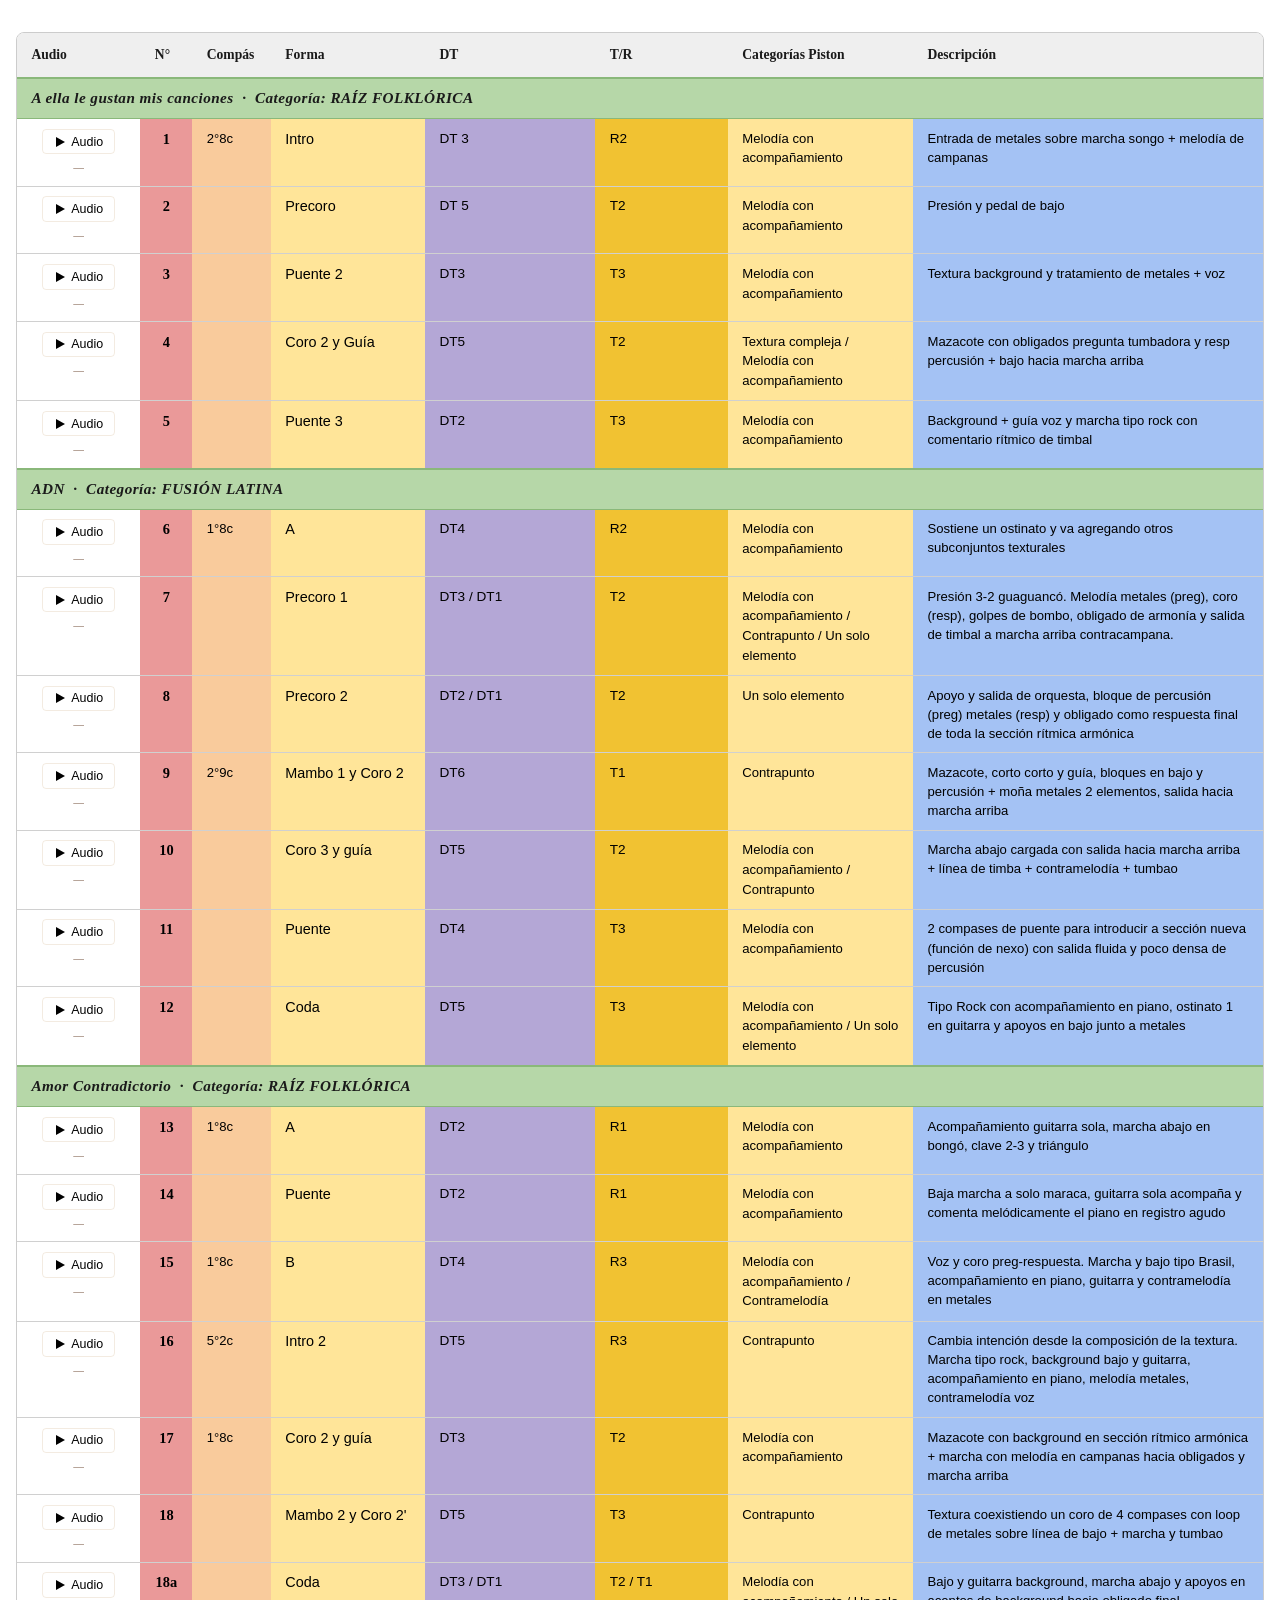
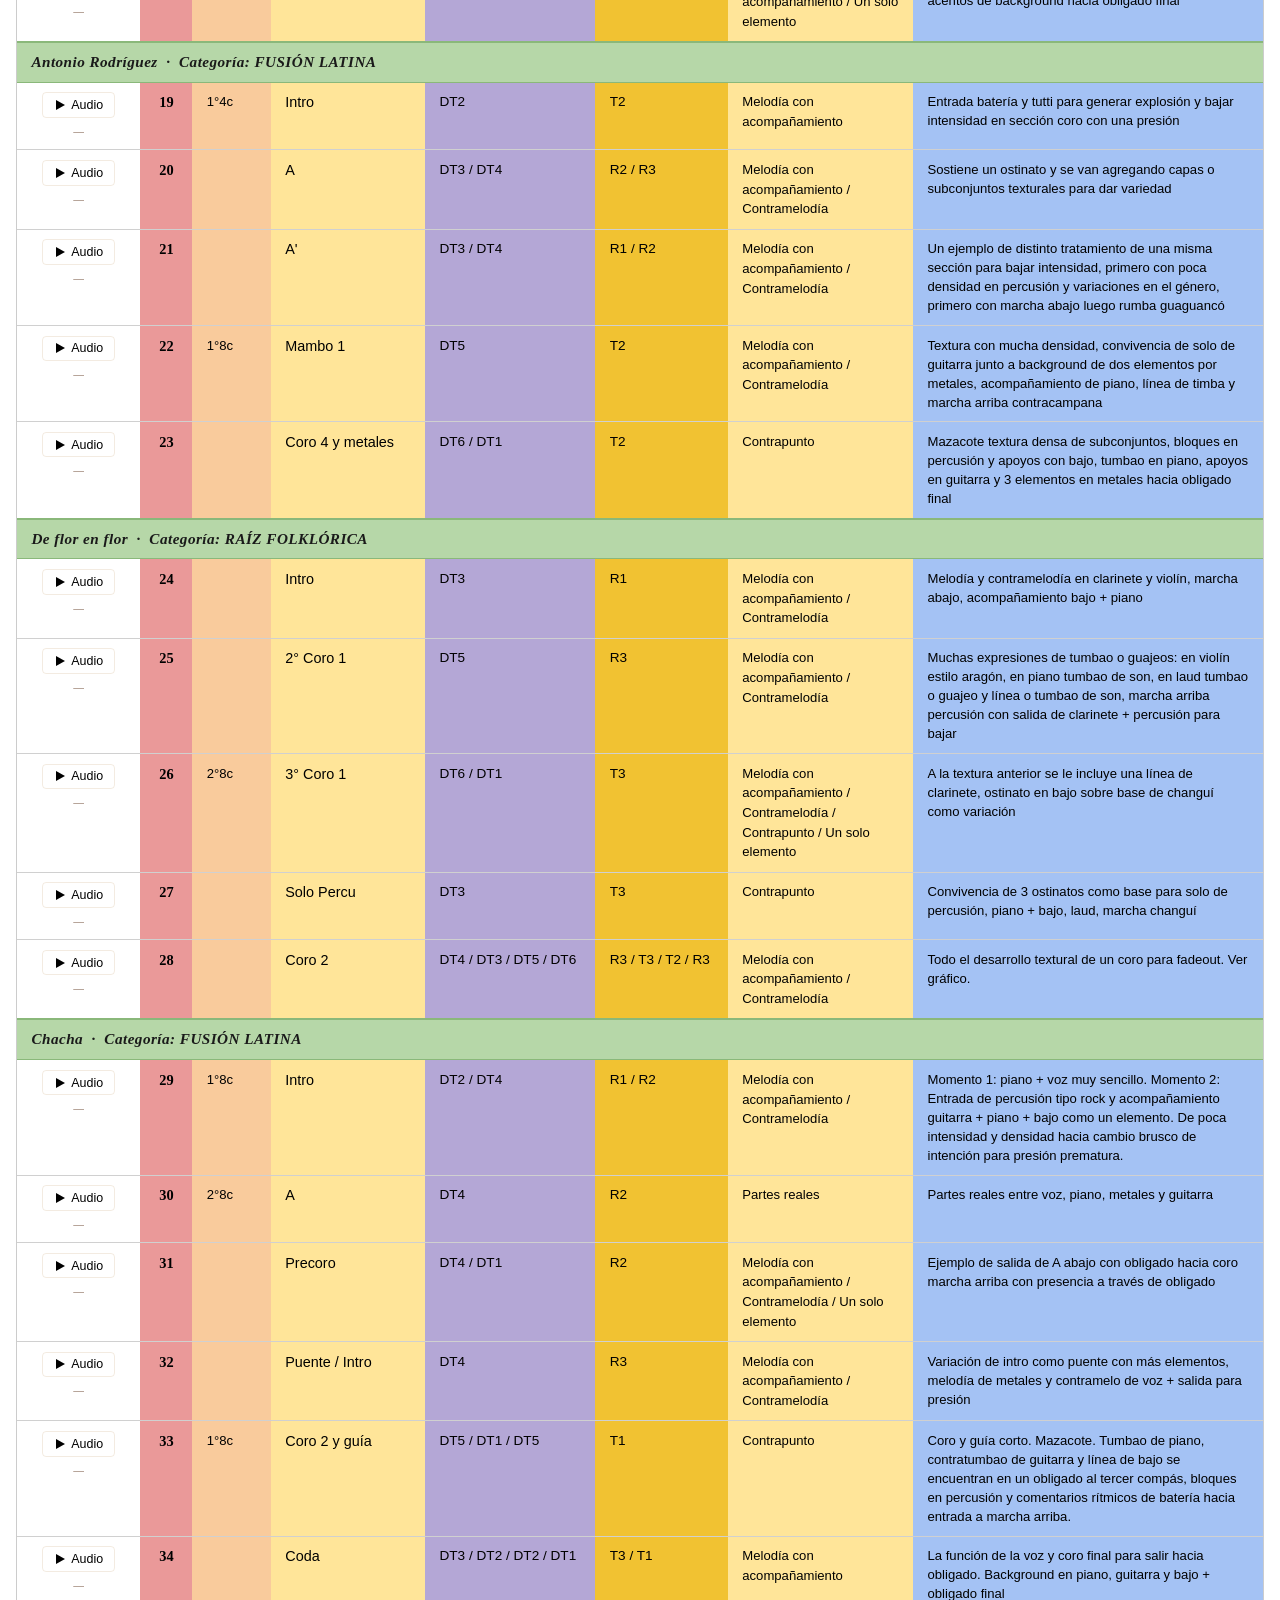
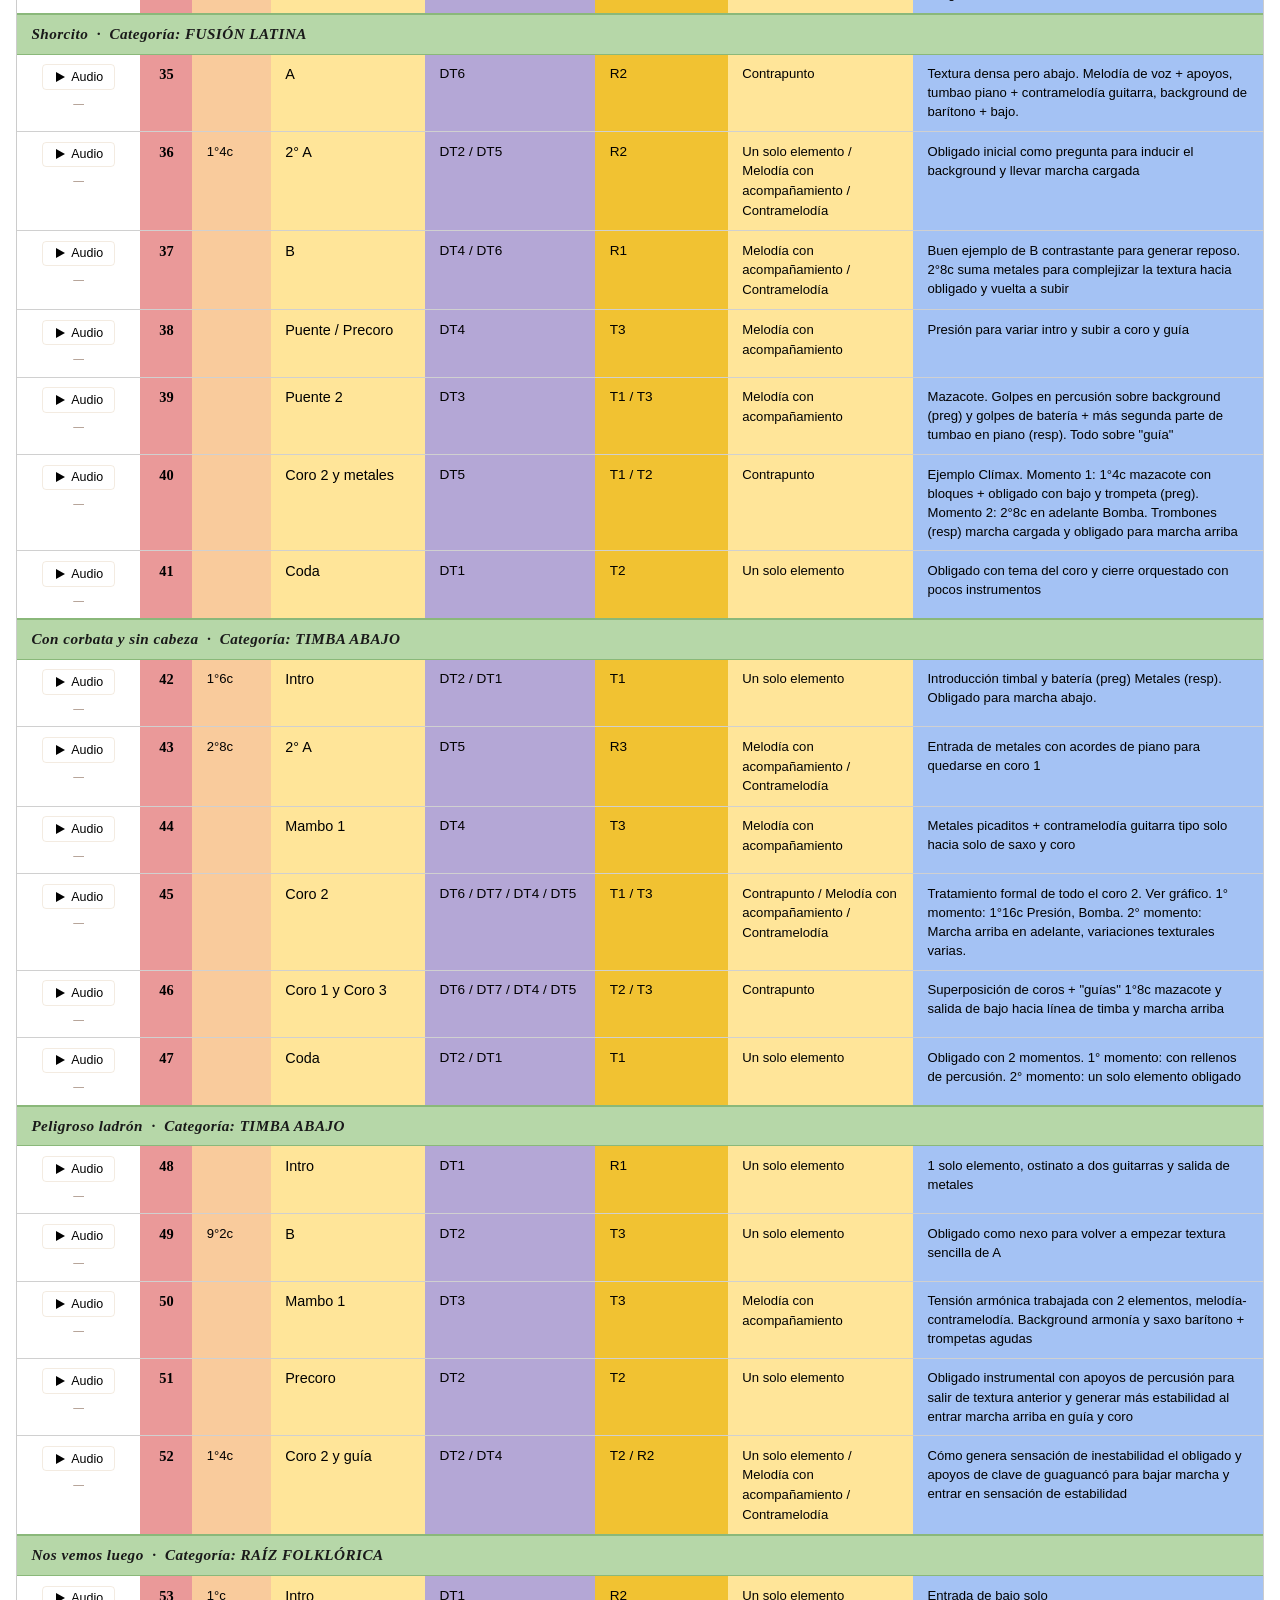
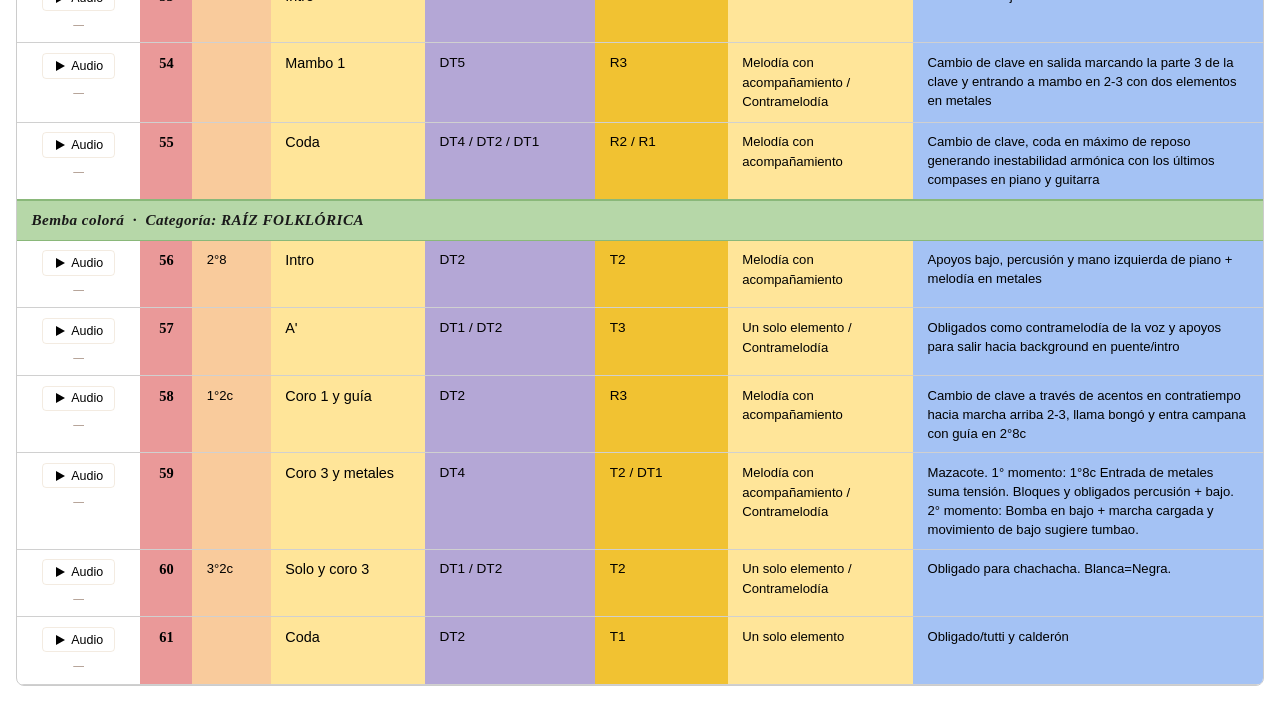
==== commit 0bfe7b89: "Subo sitio sin archivos pesados" ====
--- a/compendio.html
+++ b/compendio.html
@@ -18,7 +18,7 @@
         --bg-card: #352820;
         --bg-alt: #3e2e24;
         --accent: #c49a6c;
-        --text: #e8ddd4;
+        --text: #000;
         --text-muted: #a0887a;
         --border: rgba(196, 154, 108, 0.2);
         --font-title: Georgia, "Times New Roman", serif;
@@ -26,8 +26,8 @@
       }
 
       body {
-        background: var(--bg);
-        color: var(--text);
+        background: #ffffff;
+        color: #1a1a1a;
         font-family: var(--font-body);
         font-size: 0.9rem;
         line-height: 1.5;
@@ -51,7 +51,7 @@
       .tabla-wrap {
         overflow-x: auto;
         border-radius: 8px;
-        border: 1px solid var(--border);
+        border: 1px solid #ccc;
       }
 
       table {
@@ -61,42 +61,43 @@
       }
 
       thead tr {
-        background: var(--bg-alt);
-        border-bottom: 2px solid var(--accent);
+        background: #efefef;
+        border-bottom: 2px solid #aaa;
       }
 
       thead th {
         padding: 0.75rem 0.9rem;
         text-align: left;
         font-family: var(--font-title);
-        color: var(--accent);
+        color: #1a1a1a;
         font-size: 0.85rem;
-        font-weight: normal;
-        font-style: italic;
+        font-weight: 700;
+        font-style: normal;
         white-space: nowrap;
       }
 
       /* ── FILAS CANCIÓN (separador) ── */
       tr.cancion-header td {
-        background: var(--bg-alt);
-        border-top: 2px solid rgba(196, 154, 108, 0.4);
-        border-bottom: 1px solid rgba(196, 154, 108, 0.2);
+        background: #b6d7a8;
+        border-top: 2px solid #8ab87a;
+        border-bottom: 1px solid #8ab87a;
         padding: 0.5rem 0.9rem;
         font-family: var(--font-title);
         font-style: italic;
-        color: var(--accent);
+        color: #1a1a1a;
         font-size: 0.95rem;
+        font-weight: 700;
         letter-spacing: 0.03em;
       }
 
       /* ── FILAS DE DATOS ── */
       tbody tr.fila-dato {
-        border-bottom: 1px solid var(--border);
+        border-bottom: 1px solid #d0d0d0;
         transition: background 0.15s;
       }
 
       tbody tr.fila-dato:hover {
-        background: rgba(196, 154, 108, 0.05);
+        filter: brightness(0.97);
       }
 
       tbody tr.fila-dato td {
@@ -106,35 +107,46 @@
       }
 
       td.num {
-        color: var(--accent);
+        background: #ea9999;
+        color: #1a1a1a;
         font-family: var(--font-title);
         text-align: center;
         white-space: nowrap;
+        font-weight: 700;
       }
       td.compas {
-        color: var(--text-muted);
+        background: #f9cb9c;
+        color: #1a1a1a;
         white-space: nowrap;
         font-size: 0.82rem;
       }
       td.forma {
+        background: #ffe599;
+        color: #1a1a1a;
         white-space: nowrap;
       }
       td.dt {
+        background: #b4a7d6;
+        color: #1a1a1a;
         white-space: nowrap;
         font-size: 0.85rem;
       }
       td.tr {
+        background: #f1c232;
+        color: #1a1a1a;
         white-space: nowrap;
         font-size: 0.85rem;
       }
       td.cat {
+        background: #ffe599;
+        color: #1a1a1a;
         font-size: 0.82rem;
-        color: var(--text-muted);
         max-width: 180px;
       }
       td.desc {
+        background: #a4c2f4;
+        color: #1a1a1a;
         font-size: 0.82rem;
-        color: var(--text-muted);
         max-width: 340px;
         line-height: 1.45;
       }
@@ -162,7 +174,7 @@
         border: 1px solid var(--border);
         border-radius: 4px;
         background: transparent;
-        color: var(--accent);
+        color: #000;
         font-size: 0.78rem;
         font-family: var(--font-body);
         cursor: pointer;
@@ -217,13 +229,11 @@
     </style>
   </head>
   <body>
-    <h1>Compendio de texturas — ADN</h1>
-    <p class="subtitulo">Alaín Pérez · Análisis textural completo</p>
-
     <div class="tabla-wrap">
       <table>
         <thead>
           <tr>
+            <th>Audio</th>
             <th>N°</th>
             <th>Compás</th>
             <th>Forma</th>
@@ -231,7 +241,6 @@
             <th>T/R</th>
             <th>Categorías Piston</th>
             <th>Descripción</th>
-            <th>Audio</th>
           </tr>
         </thead>
         <tbody>
@@ -243,6 +252,24 @@
             </td>
           </tr>
           <tr class="fila-dato">
+            <td class="audio-cell">
+              <div class="audio-wrap">
+                <button
+                  class="btn-audio"
+                  data-audio="audios/textura (1).mp3"
+                  onclick="toggleAudio(this)"
+                >
+                  <svg
+                    width="12"
+                    height="12"
+                    viewBox="0 0 12 12"
+                    fill="currentColor"
+                  >
+                    <polygon points="2,1 11,6 2,11" /></svg
+                  >Audio</button
+                ><span class="audio-filename">—</span>
+              </div>
+            </td>
             <td class="num">1</td>
             <td class="compas">2°8c</td>
             <td class="forma">Intro</td>
@@ -252,26 +279,26 @@
             <td class="desc">
               Entrada de metales sobre marcha songo + melodía de campanas
             </td>
-            <td class="audio-cell">
-              <div class="audio-wrap">
-                <button
-                  class="btn-audio"
-                  data-audio="audios/textura (1).mp3"
-                  onclick="toggleAudio(this)"
-                >
-                  <svg
-                    width="12"
-                    height="12"
-                    viewBox="0 0 12 12"
-                    fill="currentColor"
-                  >
-                    <polygon points="2,1 11,6 2,11" /></svg
-                  >Audio</button
-                ><span class="audio-filename">—</span>
-              </div>
-            </td>
-          </tr>
-          <tr class="fila-dato">
+          </tr>
+          <tr class="fila-dato">
+            <td class="audio-cell">
+              <div class="audio-wrap">
+                <button
+                  class="btn-audio"
+                  data-audio="audios/textura (2).mp3"
+                  onclick="toggleAudio(this)"
+                >
+                  <svg
+                    width="12"
+                    height="12"
+                    viewBox="0 0 12 12"
+                    fill="currentColor"
+                  >
+                    <polygon points="2,1 11,6 2,11" /></svg
+                  >Audio</button
+                ><span class="audio-filename">—</span>
+              </div>
+            </td>
             <td class="num">2</td>
             <td class="compas"></td>
             <td class="forma">Precoro</td>
@@ -279,26 +306,26 @@
             <td class="tr">T2</td>
             <td class="cat">Melodía con acompañamiento</td>
             <td class="desc">Presión y pedal de bajo</td>
-            <td class="audio-cell">
-              <div class="audio-wrap">
-                <button
-                  class="btn-audio"
-                  data-audio="audios/textura (2).mp3"
-                  onclick="toggleAudio(this)"
-                >
-                  <svg
-                    width="12"
-                    height="12"
-                    viewBox="0 0 12 12"
-                    fill="currentColor"
-                  >
-                    <polygon points="2,1 11,6 2,11" /></svg
-                  >Audio</button
-                ><span class="audio-filename">—</span>
-              </div>
-            </td>
-          </tr>
-          <tr class="fila-dato">
+          </tr>
+          <tr class="fila-dato">
+            <td class="audio-cell">
+              <div class="audio-wrap">
+                <button
+                  class="btn-audio"
+                  data-audio="audios/textura (3).mp3"
+                  onclick="toggleAudio(this)"
+                >
+                  <svg
+                    width="12"
+                    height="12"
+                    viewBox="0 0 12 12"
+                    fill="currentColor"
+                  >
+                    <polygon points="2,1 11,6 2,11" /></svg
+                  >Audio</button
+                ><span class="audio-filename">—</span>
+              </div>
+            </td>
             <td class="num">3</td>
             <td class="compas"></td>
             <td class="forma">Puente 2</td>
@@ -308,26 +335,26 @@
             <td class="desc">
               Textura background y tratamiento de metales + voz
             </td>
-            <td class="audio-cell">
-              <div class="audio-wrap">
-                <button
-                  class="btn-audio"
-                  data-audio="audios/textura (3).mp3"
-                  onclick="toggleAudio(this)"
-                >
-                  <svg
-                    width="12"
-                    height="12"
-                    viewBox="0 0 12 12"
-                    fill="currentColor"
-                  >
-                    <polygon points="2,1 11,6 2,11" /></svg
-                  >Audio</button
-                ><span class="audio-filename">—</span>
-              </div>
-            </td>
-          </tr>
-          <tr class="fila-dato">
+          </tr>
+          <tr class="fila-dato">
+            <td class="audio-cell">
+              <div class="audio-wrap">
+                <button
+                  class="btn-audio"
+                  data-audio="audios/textura (4).mp3"
+                  onclick="toggleAudio(this)"
+                >
+                  <svg
+                    width="12"
+                    height="12"
+                    viewBox="0 0 12 12"
+                    fill="currentColor"
+                  >
+                    <polygon points="2,1 11,6 2,11" /></svg
+                  >Audio</button
+                ><span class="audio-filename">—</span>
+              </div>
+            </td>
             <td class="num">4</td>
             <td class="compas"></td>
             <td class="forma">Coro 2 y Guía</td>
@@ -338,26 +365,26 @@
               Mazacote con obligados pregunta tumbadora y resp percusión + bajo
               hacia marcha arriba
             </td>
-            <td class="audio-cell">
-              <div class="audio-wrap">
-                <button
-                  class="btn-audio"
-                  data-audio="audios/textura (4).mp3"
-                  onclick="toggleAudio(this)"
-                >
-                  <svg
-                    width="12"
-                    height="12"
-                    viewBox="0 0 12 12"
-                    fill="currentColor"
-                  >
-                    <polygon points="2,1 11,6 2,11" /></svg
-                  >Audio</button
-                ><span class="audio-filename">—</span>
-              </div>
-            </td>
-          </tr>
-          <tr class="fila-dato">
+          </tr>
+          <tr class="fila-dato">
+            <td class="audio-cell">
+              <div class="audio-wrap">
+                <button
+                  class="btn-audio"
+                  data-audio="audios/textura (5).mp3"
+                  onclick="toggleAudio(this)"
+                >
+                  <svg
+                    width="12"
+                    height="12"
+                    viewBox="0 0 12 12"
+                    fill="currentColor"
+                  >
+                    <polygon points="2,1 11,6 2,11" /></svg
+                  >Audio</button
+                ><span class="audio-filename">—</span>
+              </div>
+            </td>
             <td class="num">5</td>
             <td class="compas"></td>
             <td class="forma">Puente 3</td>
@@ -368,24 +395,6 @@
               Background + guía voz y marcha tipo rock con comentario rítmico de
               timbal
             </td>
-            <td class="audio-cell">
-              <div class="audio-wrap">
-                <button
-                  class="btn-audio"
-                  data-audio="audios/textura (5).mp3"
-                  onclick="toggleAudio(this)"
-                >
-                  <svg
-                    width="12"
-                    height="12"
-                    viewBox="0 0 12 12"
-                    fill="currentColor"
-                  >
-                    <polygon points="2,1 11,6 2,11" /></svg
-                  >Audio</button
-                ><span class="audio-filename">—</span>
-              </div>
-            </td>
           </tr>
 
           <!-- ══ ADN ══ -->
@@ -393,6 +402,24 @@
             <td colspan="8">ADN &nbsp;·&nbsp; Categoría: FUSIÓN LATINA</td>
           </tr>
           <tr class="fila-dato">
+            <td class="audio-cell">
+              <div class="audio-wrap">
+                <button
+                  class="btn-audio"
+                  data-audio="audios/textura (6).mp3"
+                  onclick="toggleAudio(this)"
+                >
+                  <svg
+                    width="12"
+                    height="12"
+                    viewBox="0 0 12 12"
+                    fill="currentColor"
+                  >
+                    <polygon points="2,1 11,6 2,11" /></svg
+                  >Audio</button
+                ><span class="audio-filename">—</span>
+              </div>
+            </td>
             <td class="num">6</td>
             <td class="compas">1°8c</td>
             <td class="forma">A</td>
@@ -402,26 +429,26 @@
             <td class="desc">
               Sostiene un ostinato y va agregando otros subconjuntos texturales
             </td>
-            <td class="audio-cell">
-              <div class="audio-wrap">
-                <button
-                  class="btn-audio"
-                  data-audio="audios/textura (6).mp3"
-                  onclick="toggleAudio(this)"
-                >
-                  <svg
-                    width="12"
-                    height="12"
-                    viewBox="0 0 12 12"
-                    fill="currentColor"
-                  >
-                    <polygon points="2,1 11,6 2,11" /></svg
-                  >Audio</button
-                ><span class="audio-filename">—</span>
-              </div>
-            </td>
-          </tr>
-          <tr class="fila-dato">
+          </tr>
+          <tr class="fila-dato">
+            <td class="audio-cell">
+              <div class="audio-wrap">
+                <button
+                  class="btn-audio"
+                  data-audio="audios/textura (7).mp3"
+                  onclick="toggleAudio(this)"
+                >
+                  <svg
+                    width="12"
+                    height="12"
+                    viewBox="0 0 12 12"
+                    fill="currentColor"
+                  >
+                    <polygon points="2,1 11,6 2,11" /></svg
+                  >Audio</button
+                ><span class="audio-filename">—</span>
+              </div>
+            </td>
             <td class="num">7</td>
             <td class="compas"></td>
             <td class="forma">Precoro 1</td>
@@ -435,26 +462,26 @@
               de bombo, obligado de armonía y salida de timbal a marcha arriba
               contracampana.
             </td>
-            <td class="audio-cell">
-              <div class="audio-wrap">
-                <button
-                  class="btn-audio"
-                  data-audio="audios/textura (7).mp3"
-                  onclick="toggleAudio(this)"
-                >
-                  <svg
-                    width="12"
-                    height="12"
-                    viewBox="0 0 12 12"
-                    fill="currentColor"
-                  >
-                    <polygon points="2,1 11,6 2,11" /></svg
-                  >Audio</button
-                ><span class="audio-filename">—</span>
-              </div>
-            </td>
-          </tr>
-          <tr class="fila-dato">
+          </tr>
+          <tr class="fila-dato">
+            <td class="audio-cell">
+              <div class="audio-wrap">
+                <button
+                  class="btn-audio"
+                  data-audio="audios/textura (8).mp3"
+                  onclick="toggleAudio(this)"
+                >
+                  <svg
+                    width="12"
+                    height="12"
+                    viewBox="0 0 12 12"
+                    fill="currentColor"
+                  >
+                    <polygon points="2,1 11,6 2,11" /></svg
+                  >Audio</button
+                ><span class="audio-filename">—</span>
+              </div>
+            </td>
             <td class="num">8</td>
             <td class="compas"></td>
             <td class="forma">Precoro 2</td>
@@ -466,26 +493,26 @@
               (resp) y obligado como respuesta final de toda la sección rítmica
               armónica
             </td>
-            <td class="audio-cell">
-              <div class="audio-wrap">
-                <button
-                  class="btn-audio"
-                  data-audio="audios/textura (8).mp3"
-                  onclick="toggleAudio(this)"
-                >
-                  <svg
-                    width="12"
-                    height="12"
-                    viewBox="0 0 12 12"
-                    fill="currentColor"
-                  >
-                    <polygon points="2,1 11,6 2,11" /></svg
-                  >Audio</button
-                ><span class="audio-filename">—</span>
-              </div>
-            </td>
-          </tr>
-          <tr class="fila-dato">
+          </tr>
+          <tr class="fila-dato">
+            <td class="audio-cell">
+              <div class="audio-wrap">
+                <button
+                  class="btn-audio"
+                  data-audio="audios/textura (9).mp3"
+                  onclick="toggleAudio(this)"
+                >
+                  <svg
+                    width="12"
+                    height="12"
+                    viewBox="0 0 12 12"
+                    fill="currentColor"
+                  >
+                    <polygon points="2,1 11,6 2,11" /></svg
+                  >Audio</button
+                ><span class="audio-filename">—</span>
+              </div>
+            </td>
             <td class="num">9</td>
             <td class="compas">2°9c</td>
             <td class="forma">Mambo 1 y Coro 2</td>
@@ -496,26 +523,26 @@
               Mazacote, corto corto y guía, bloques en bajo y percusión + moña
               metales 2 elementos, salida hacia marcha arriba
             </td>
-            <td class="audio-cell">
-              <div class="audio-wrap">
-                <button
-                  class="btn-audio"
-                  data-audio="audios/textura (9).mp3"
-                  onclick="toggleAudio(this)"
-                >
-                  <svg
-                    width="12"
-                    height="12"
-                    viewBox="0 0 12 12"
-                    fill="currentColor"
-                  >
-                    <polygon points="2,1 11,6 2,11" /></svg
-                  >Audio</button
-                ><span class="audio-filename">—</span>
-              </div>
-            </td>
-          </tr>
-          <tr class="fila-dato">
+          </tr>
+          <tr class="fila-dato">
+            <td class="audio-cell">
+              <div class="audio-wrap">
+                <button
+                  class="btn-audio"
+                  data-audio="audios/textura (10).mp3 "
+                  onclick="toggleAudio(this)"
+                >
+                  <svg
+                    width="12"
+                    height="12"
+                    viewBox="0 0 12 12"
+                    fill="currentColor"
+                  >
+                    <polygon points="2,1 11,6 2,11" /></svg
+                  >Audio</button
+                ><span class="audio-filename">—</span>
+              </div>
+            </td>
             <td class="num">10</td>
             <td class="compas"></td>
             <td class="forma">Coro 3 y guía</td>
@@ -526,26 +553,26 @@
               Marcha abajo cargada con salida hacia marcha arriba + línea de
               timba + contramelodía + tumbao
             </td>
-            <td class="audio-cell">
-              <div class="audio-wrap">
-                <button
-                  class="btn-audio"
-                  data-audio="audios/textura (10).mp3 "
-                  onclick="toggleAudio(this)"
-                >
-                  <svg
-                    width="12"
-                    height="12"
-                    viewBox="0 0 12 12"
-                    fill="currentColor"
-                  >
-                    <polygon points="2,1 11,6 2,11" /></svg
-                  >Audio</button
-                ><span class="audio-filename">—</span>
-              </div>
-            </td>
-          </tr>
-          <tr class="fila-dato">
+          </tr>
+          <tr class="fila-dato">
+            <td class="audio-cell">
+              <div class="audio-wrap">
+                <button
+                  class="btn-audio"
+                  data-audio="audios/textura (11).mp3"
+                  onclick="toggleAudio(this)"
+                >
+                  <svg
+                    width="12"
+                    height="12"
+                    viewBox="0 0 12 12"
+                    fill="currentColor"
+                  >
+                    <polygon points="2,1 11,6 2,11" /></svg
+                  >Audio</button
+                ><span class="audio-filename">—</span>
+              </div>
+            </td>
             <td class="num">11</td>
             <td class="compas"></td>
             <td class="forma">Puente</td>
@@ -556,26 +583,26 @@
               2 compases de puente para introducir a sección nueva (función de
               nexo) con salida fluida y poco densa de percusión
             </td>
-            <td class="audio-cell">
-              <div class="audio-wrap">
-                <button
-                  class="btn-audio"
-                  data-audio="audios/textura (11).mp3"
-                  onclick="toggleAudio(this)"
-                >
-                  <svg
-                    width="12"
-                    height="12"
-                    viewBox="0 0 12 12"
-                    fill="currentColor"
-                  >
-                    <polygon points="2,1 11,6 2,11" /></svg
-                  >Audio</button
-                ><span class="audio-filename">—</span>
-              </div>
-            </td>
-          </tr>
-          <tr class="fila-dato">
+          </tr>
+          <tr class="fila-dato">
+            <td class="audio-cell">
+              <div class="audio-wrap">
+                <button
+                  class="btn-audio"
+                  data-audio="audios/textura (12).mp3"
+                  onclick="toggleAudio(this)"
+                >
+                  <svg
+                    width="12"
+                    height="12"
+                    viewBox="0 0 12 12"
+                    fill="currentColor"
+                  >
+                    <polygon points="2,1 11,6 2,11" /></svg
+                  >Audio</button
+                ><span class="audio-filename">—</span>
+              </div>
+            </td>
             <td class="num">12</td>
             <td class="compas"></td>
             <td class="forma">Coda</td>
@@ -586,24 +613,6 @@
               Tipo Rock con acompañamiento en piano, ostinato 1 en guitarra y
               apoyos en bajo junto a metales
             </td>
-            <td class="audio-cell">
-              <div class="audio-wrap">
-                <button
-                  class="btn-audio"
-                  data-audio="audios/textura (12).mp3"
-                  onclick="toggleAudio(this)"
-                >
-                  <svg
-                    width="12"
-                    height="12"
-                    viewBox="0 0 12 12"
-                    fill="currentColor"
-                  >
-                    <polygon points="2,1 11,6 2,11" /></svg
-                  >Audio</button
-                ><span class="audio-filename">—</span>
-              </div>
-            </td>
           </tr>
 
           <!-- ══ AMOR CONTRADICTORIO ══ -->
@@ -613,6 +622,24 @@
             </td>
           </tr>
           <tr class="fila-dato">
+            <td class="audio-cell">
+              <div class="audio-wrap">
+                <button
+                  class="btn-audio"
+                  data-audio="audios/textura (13).mp3"
+                  onclick="toggleAudio(this)"
+                >
+                  <svg
+                    width="12"
+                    height="12"
+                    viewBox="0 0 12 12"
+                    fill="currentColor"
+                  >
+                    <polygon points="2,1 11,6 2,11" /></svg
+                  >Audio</button
+                ><span class="audio-filename">—</span>
+              </div>
+            </td>
             <td class="num">13</td>
             <td class="compas">1°8c</td>
             <td class="forma">A</td>
@@ -623,26 +650,26 @@
               Acompañamiento guitarra sola, marcha abajo en bongó, clave 2-3 y
               triángulo
             </td>
-            <td class="audio-cell">
-              <div class="audio-wrap">
-                <button
-                  class="btn-audio"
-                  data-audio="audios/textura (13).mp3"
-                  onclick="toggleAudio(this)"
-                >
-                  <svg
-                    width="12"
-                    height="12"
-                    viewBox="0 0 12 12"
-                    fill="currentColor"
-                  >
-                    <polygon points="2,1 11,6 2,11" /></svg
-                  >Audio</button
-                ><span class="audio-filename">—</span>
-              </div>
-            </td>
-          </tr>
-          <tr class="fila-dato">
+          </tr>
+          <tr class="fila-dato">
+            <td class="audio-cell">
+              <div class="audio-wrap">
+                <button
+                  class="btn-audio"
+                  data-audio="audios/textura (14).mp3"
+                  onclick="toggleAudio(this)"
+                >
+                  <svg
+                    width="12"
+                    height="12"
+                    viewBox="0 0 12 12"
+                    fill="currentColor"
+                  >
+                    <polygon points="2,1 11,6 2,11" /></svg
+                  >Audio</button
+                ><span class="audio-filename">—</span>
+              </div>
+            </td>
             <td class="num">14</td>
             <td class="compas"></td>
             <td class="forma">Puente</td>
@@ -653,26 +680,26 @@
               Baja marcha a solo maraca, guitarra sola acompaña y comenta
               melódicamente el piano en registro agudo
             </td>
-            <td class="audio-cell">
-              <div class="audio-wrap">
-                <button
-                  class="btn-audio"
-                  data-audio="audios/textura (14).mp3"
-                  onclick="toggleAudio(this)"
-                >
-                  <svg
-                    width="12"
-                    height="12"
-                    viewBox="0 0 12 12"
-                    fill="currentColor"
-                  >
-                    <polygon points="2,1 11,6 2,11" /></svg
-                  >Audio</button
-                ><span class="audio-filename">—</span>
-              </div>
-            </td>
-          </tr>
-          <tr class="fila-dato">
+          </tr>
+          <tr class="fila-dato">
+            <td class="audio-cell">
+              <div class="audio-wrap">
+                <button
+                  class="btn-audio"
+                  data-audio="audios/textura (15).mp3"
+                  onclick="toggleAudio(this)"
+                >
+                  <svg
+                    width="12"
+                    height="12"
+                    viewBox="0 0 12 12"
+                    fill="currentColor"
+                  >
+                    <polygon points="2,1 11,6 2,11" /></svg
+                  >Audio</button
+                ><span class="audio-filename">—</span>
+              </div>
+            </td>
             <td class="num">15</td>
             <td class="compas">1°8c</td>
             <td class="forma">B</td>
@@ -683,26 +710,26 @@
               Voz y coro preg-respuesta. Marcha y bajo tipo Brasil,
               acompañamiento en piano, guitarra y contramelodía en metales
             </td>
-            <td class="audio-cell">
-              <div class="audio-wrap">
-                <button
-                  class="btn-audio"
-                  data-audio="audios/textura (15).mp3"
-                  onclick="toggleAudio(this)"
-                >
-                  <svg
-                    width="12"
-                    height="12"
-                    viewBox="0 0 12 12"
-                    fill="currentColor"
-                  >
-                    <polygon points="2,1 11,6 2,11" /></svg
-                  >Audio</button
-                ><span class="audio-filename">—</span>
-              </div>
-            </td>
-          </tr>
-          <tr class="fila-dato">
+          </tr>
+          <tr class="fila-dato">
+            <td class="audio-cell">
+              <div class="audio-wrap">
+                <button
+                  class="btn-audio"
+                  data-audio="audios/textura (16).mp3"
+                  onclick="toggleAudio(this)"
+                >
+                  <svg
+                    width="12"
+                    height="12"
+                    viewBox="0 0 12 12"
+                    fill="currentColor"
+                  >
+                    <polygon points="2,1 11,6 2,11" /></svg
+                  >Audio</button
+                ><span class="audio-filename">—</span>
+              </div>
+            </td>
             <td class="num">16</td>
             <td class="compas">5°2c</td>
             <td class="forma">Intro 2</td>
@@ -714,26 +741,26 @@
               rock, background bajo y guitarra, acompañamiento en piano, melodía
               metales, contramelodía voz
             </td>
-            <td class="audio-cell">
-              <div class="audio-wrap">
-                <button
-                  class="btn-audio"
-                  data-audio="audios/textura (16).mp3"
-                  onclick="toggleAudio(this)"
-                >
-                  <svg
-                    width="12"
-                    height="12"
-                    viewBox="0 0 12 12"
-                    fill="currentColor"
-                  >
-                    <polygon points="2,1 11,6 2,11" /></svg
-                  >Audio</button
-                ><span class="audio-filename">—</span>
-              </div>
-            </td>
-          </tr>
-          <tr class="fila-dato">
+          </tr>
+          <tr class="fila-dato">
+            <td class="audio-cell">
+              <div class="audio-wrap">
+                <button
+                  class="btn-audio"
+                  data-audio="audios/textura (17).mp3"
+                  onclick="toggleAudio(this)"
+                >
+                  <svg
+                    width="12"
+                    height="12"
+                    viewBox="0 0 12 12"
+                    fill="currentColor"
+                  >
+                    <polygon points="2,1 11,6 2,11" /></svg
+                  >Audio</button
+                ><span class="audio-filename">—</span>
+              </div>
+            </td>
             <td class="num">17</td>
             <td class="compas">1°8c</td>
             <td class="forma">Coro 2 y guía</td>
@@ -744,26 +771,26 @@
               Mazacote con background en sección rítmico armónica + marcha con
               melodía en campanas hacia obligados y marcha arriba
             </td>
-            <td class="audio-cell">
-              <div class="audio-wrap">
-                <button
-                  class="btn-audio"
-                  data-audio="audios/textura (17).mp3"
-                  onclick="toggleAudio(this)"
-                >
-                  <svg
-                    width="12"
-                    height="12"
-                    viewBox="0 0 12 12"
-                    fill="currentColor"
-                  >
-                    <polygon points="2,1 11,6 2,11" /></svg
-                  >Audio</button
-                ><span class="audio-filename">—</span>
-              </div>
-            </td>
-          </tr>
-          <tr class="fila-dato">
+          </tr>
+          <tr class="fila-dato">
+            <td class="audio-cell">
+              <div class="audio-wrap">
+                <button
+                  class="btn-audio"
+                  data-audio="audios/textura (18).mp3"
+                  onclick="toggleAudio(this)"
+                >
+                  <svg
+                    width="12"
+                    height="12"
+                    viewBox="0 0 12 12"
+                    fill="currentColor"
+                  >
+                    <polygon points="2,1 11,6 2,11" /></svg
+                  >Audio</button
+                ><span class="audio-filename">—</span>
+              </div>
+            </td>
             <td class="num">18</td>
             <td class="compas"></td>
             <td class="forma">Mambo 2 y Coro 2'</td>
@@ -774,26 +801,26 @@
               Textura coexistiendo un coro de 4 compases con loop de metales
               sobre línea de bajo + marcha y tumbao
             </td>
-            <td class="audio-cell">
-              <div class="audio-wrap">
-                <button
-                  class="btn-audio"
-                  data-audio="audios/textura (18).mp3"
-                  onclick="toggleAudio(this)"
-                >
-                  <svg
-                    width="12"
-                    height="12"
-                    viewBox="0 0 12 12"
-                    fill="currentColor"
-                  >
-                    <polygon points="2,1 11,6 2,11" /></svg
-                  >Audio</button
-                ><span class="audio-filename">—</span>
-              </div>
-            </td>
-          </tr>
-          <tr class="fila-dato">
+          </tr>
+          <tr class="fila-dato">
+            <td class="audio-cell">
+              <div class="audio-wrap">
+                <button
+                  class="btn-audio"
+                  data-audio="audios/textura (19).mp3"
+                  onclick="toggleAudio(this)"
+                >
+                  <svg
+                    width="12"
+                    height="12"
+                    viewBox="0 0 12 12"
+                    fill="currentColor"
+                  >
+                    <polygon points="2,1 11,6 2,11" /></svg
+                  >Audio</button
+                ><span class="audio-filename">—</span>
+              </div>
+            </td>
             <td class="num">18a</td>
             <td class="compas"></td>
             <td class="forma">Coda</td>
@@ -804,24 +831,6 @@
               Bajo y guitarra background, marcha abajo y apoyos en acentos de
               background hacia obligado final
             </td>
-            <td class="audio-cell">
-              <div class="audio-wrap">
-                <button
-                  class="btn-audio"
-                  data-audio="audios/textura (19).mp3"
-                  onclick="toggleAudio(this)"
-                >
-                  <svg
-                    width="12"
-                    height="12"
-                    viewBox="0 0 12 12"
-                    fill="currentColor"
-                  >
-                    <polygon points="2,1 11,6 2,11" /></svg
-                  >Audio</button
-                ><span class="audio-filename">—</span>
-              </div>
-            </td>
           </tr>
 
           <!-- ══ ANTONIO RODRÍGUEZ ══ -->
@@ -831,6 +840,24 @@
             </td>
           </tr>
           <tr class="fila-dato">
+            <td class="audio-cell">
+              <div class="audio-wrap">
+                <button
+                  class="btn-audio"
+                  data-audio="audios/textura (20).mp3"
+                  onclick="toggleAudio(this)"
+                >
+                  <svg
+                    width="12"
+                    height="12"
+                    viewBox="0 0 12 12"
+                    fill="currentColor"
+                  >
+                    <polygon points="2,1 11,6 2,11" /></svg
+                  >Audio</button
+                ><span class="audio-filename">—</span>
+              </div>
+            </td>
             <td class="num">19</td>
             <td class="compas">1°4c</td>
             <td class="forma">Intro</td>
@@ -841,26 +868,26 @@
               Entrada batería y tutti para generar explosión y bajar intensidad
               en sección coro con una presión
             </td>
-            <td class="audio-cell">
-              <div class="audio-wrap">
-                <button
-                  class="btn-audio"
-                  data-audio="audios/textura (20).mp3"
-                  onclick="toggleAudio(this)"
-                >
-                  <svg
-                    width="12"
-                    height="12"
-                    viewBox="0 0 12 12"
-                    fill="currentColor"
-                  >
-                    <polygon points="2,1 11,6 2,11" /></svg
-                  >Audio</button
-                ><span class="audio-filename">—</span>
-              </div>
-            </td>
-          </tr>
-          <tr class="fila-dato">
+          </tr>
+          <tr class="fila-dato">
+            <td class="audio-cell">
+              <div class="audio-wrap">
+                <button
+                  class="btn-audio"
+                  data-audio="audios/textura (21).mp3"
+                  onclick="toggleAudio(this)"
+                >
+                  <svg
+                    width="12"
+                    height="12"
+                    viewBox="0 0 12 12"
+                    fill="currentColor"
+                  >
+                    <polygon points="2,1 11,6 2,11" /></svg
+                  >Audio</button
+                ><span class="audio-filename">—</span>
+              </div>
+            </td>
             <td class="num">20</td>
             <td class="compas"></td>
             <td class="forma">A</td>
@@ -871,26 +898,26 @@
               Sostiene un ostinato y se van agregando capas o subconjuntos
               texturales para dar variedad
             </td>
-            <td class="audio-cell">
-              <div class="audio-wrap">
-                <button
-                  class="btn-audio"
-                  data-audio="audios/textura (21).mp3"
-                  onclick="toggleAudio(this)"
-                >
-                  <svg
-                    width="12"
-                    height="12"
-                    viewBox="0 0 12 12"
-                    fill="currentColor"
-                  >
-                    <polygon points="2,1 11,6 2,11" /></svg
-                  >Audio</button
-                ><span class="audio-filename">—</span>
-              </div>
-            </td>
-          </tr>
-          <tr class="fila-dato">
+          </tr>
+          <tr class="fila-dato">
+            <td class="audio-cell">
+              <div class="audio-wrap">
+                <button
+                  class="btn-audio"
+                  data-audio="audios/textura (22).mp3"
+                  onclick="toggleAudio(this)"
+                >
+                  <svg
+                    width="12"
+                    height="12"
+                    viewBox="0 0 12 12"
+                    fill="currentColor"
+                  >
+                    <polygon points="2,1 11,6 2,11" /></svg
+                  >Audio</button
+                ><span class="audio-filename">—</span>
+              </div>
+            </td>
             <td class="num">21</td>
             <td class="compas"></td>
             <td class="forma">A'</td>
@@ -902,26 +929,26 @@
               intensidad, primero con poca densidad en percusión y variaciones
               en el género, primero con marcha abajo luego rumba guaguancó
             </td>
-            <td class="audio-cell">
-              <div class="audio-wrap">
-                <button
-                  class="btn-audio"
-                  data-audio="audios/textura (22).mp3"
-                  onclick="toggleAudio(this)"
-                >
-                  <svg
-                    width="12"
-                    height="12"
-                    viewBox="0 0 12 12"
-                    fill="currentColor"
-                  >
-                    <polygon points="2,1 11,6 2,11" /></svg
-                  >Audio</button
-                ><span class="audio-filename">—</span>
-              </div>
-            </td>
-          </tr>
-          <tr class="fila-dato">
+          </tr>
+          <tr class="fila-dato">
+            <td class="audio-cell">
+              <div class="audio-wrap">
+                <button
+                  class="btn-audio"
+                  data-audio="audios/textura (23).mp3"
+                  onclick="toggleAudio(this)"
+                >
+                  <svg
+                    width="12"
+                    height="12"
+                    viewBox="0 0 12 12"
+                    fill="currentColor"
+                  >
+                    <polygon points="2,1 11,6 2,11" /></svg
+                  >Audio</button
+                ><span class="audio-filename">—</span>
+              </div>
+            </td>
             <td class="num">22</td>
             <td class="compas">1°8c</td>
             <td class="forma">Mambo 1</td>
@@ -933,26 +960,26 @@
               a background de dos elementos por metales, acompañamiento de
               piano, línea de timba y marcha arriba contracampana
             </td>
-            <td class="audio-cell">
-              <div class="audio-wrap">
-                <button
-                  class="btn-audio"
-                  data-audio="audios/textura (23).mp3"
-                  onclick="toggleAudio(this)"
-                >
-                  <svg
-                    width="12"
-                    height="12"
-                    viewBox="0 0 12 12"
-                    fill="currentColor"
-                  >
-                    <polygon points="2,1 11,6 2,11" /></svg
-                  >Audio</button
-                ><span class="audio-filename">—</span>
-              </div>
-            </td>
-          </tr>
-          <tr class="fila-dato">
+          </tr>
+          <tr class="fila-dato">
+            <td class="audio-cell">
+              <div class="audio-wrap">
+                <button
+                  class="btn-audio"
+                  data-audio="audios/textura (24).mp3"
+                  onclick="toggleAudio(this)"
+                >
+                  <svg
+                    width="12"
+                    height="12"
+                    viewBox="0 0 12 12"
+                    fill="currentColor"
+                  >
+                    <polygon points="2,1 11,6 2,11" /></svg
+                  >Audio</button
+                ><span class="audio-filename">—</span>
+              </div>
+            </td>
             <td class="num">23</td>
             <td class="compas"></td>
             <td class="forma">Coro 4 y metales</td>
@@ -964,24 +991,6 @@
               apoyos con bajo, tumbao en piano, apoyos en guitarra y 3 elementos
               en metales hacia obligado final
             </td>
-            <td class="audio-cell">
-              <div class="audio-wrap">
-                <button
-                  class="btn-audio"
-                  data-audio="audios/textura (24).mp3"
-                  onclick="toggleAudio(this)"
-                >
-                  <svg
-                    width="12"
-                    height="12"
-                    viewBox="0 0 12 12"
-                    fill="currentColor"
-                  >
-                    <polygon points="2,1 11,6 2,11" /></svg
-                  >Audio</button
-                ><span class="audio-filename">—</span>
-              </div>
-            </td>
           </tr>
 
           <!-- ══ DE FLOR EN FLOR ══ -->
@@ -991,6 +1000,24 @@
             </td>
           </tr>
           <tr class="fila-dato">
+            <td class="audio-cell">
+              <div class="audio-wrap">
+                <button
+                  class="btn-audio"
+                  data-audio="audios/textura (25).mp3"
+                  onclick="toggleAudio(this)"
+                >
+                  <svg
+                    width="12"
+                    height="12"
+                    viewBox="0 0 12 12"
+                    fill="currentColor"
+                  >
+                    <polygon points="2,1 11,6 2,11" /></svg
+                  >Audio</button
+                ><span class="audio-filename">—</span>
+              </div>
+            </td>
             <td class="num">24</td>
             <td class="compas"></td>
             <td class="forma">Intro</td>
@@ -1001,26 +1028,26 @@
               Melodía y contramelodía en clarinete y violín, marcha abajo,
               acompañamiento bajo + piano
             </td>
-            <td class="audio-cell">
-              <div class="audio-wrap">
-                <button
-                  class="btn-audio"
-                  data-audio="audios/textura (25).mp3"
-                  onclick="toggleAudio(this)"
-                >
-                  <svg
-                    width="12"
-                    height="12"
-                    viewBox="0 0 12 12"
-                    fill="currentColor"
-                  >
-                    <polygon points="2,1 11,6 2,11" /></svg
-                  >Audio</button
-                ><span class="audio-filename">—</span>
-              </div>
-            </td>
-          </tr>
-          <tr class="fila-dato">
+          </tr>
+          <tr class="fila-dato">
+            <td class="audio-cell">
+              <div class="audio-wrap">
+                <button
+                  class="btn-audio"
+                  data-audio="audios/textura (26).mp3"
+                  onclick="toggleAudio(this)"
+                >
+                  <svg
+                    width="12"
+                    height="12"
+                    viewBox="0 0 12 12"
+                    fill="currentColor"
+                  >
+                    <polygon points="2,1 11,6 2,11" /></svg
+                  >Audio</button
+                ><span class="audio-filename">—</span>
+              </div>
+            </td>
             <td class="num">25</td>
             <td class="compas"></td>
             <td class="forma">2° Coro 1</td>
@@ -1033,26 +1060,26 @@
               de son, marcha arriba percusión con salida de clarinete +
               percusión para bajar
             </td>
-            <td class="audio-cell">
-              <div class="audio-wrap">
-                <button
-                  class="btn-audio"
-                  data-audio="audios/textura (26).mp3"
-                  onclick="toggleAudio(this)"
-                >
-                  <svg
-                    width="12"
-                    height="12"
-                    viewBox="0 0 12 12"
-                    fill="currentColor"
-                  >
-                    <polygon points="2,1 11,6 2,11" /></svg
-                  >Audio</button
-                ><span class="audio-filename">—</span>
-              </div>
-            </td>
-          </tr>
-          <tr class="fila-dato">
+          </tr>
+          <tr class="fila-dato">
+            <td class="audio-cell">
+              <div class="audio-wrap">
+                <button
+                  class="btn-audio"
+                  data-audio="audios/textura (27).mp3"
+                  onclick="toggleAudio(this)"
+                >
+                  <svg
+                    width="12"
+                    height="12"
+                    viewBox="0 0 12 12"
+                    fill="currentColor"
+                  >
+                    <polygon points="2,1 11,6 2,11" /></svg
+                  >Audio</button
+                ><span class="audio-filename">—</span>
+              </div>
+            </td>
             <td class="num">26</td>
             <td class="compas">2°8c</td>
             <td class="forma">3° Coro 1</td>
@@ -1066,26 +1093,26 @@
               A la textura anterior se le incluye una línea de clarinete,
               ostinato en bajo sobre base de changuí como variación
             </td>
-            <td class="audio-cell">
-              <div class="audio-wrap">
-                <button
-                  class="btn-audio"
-                  data-audio="audios/textura (27).mp3"
-                  onclick="toggleAudio(this)"
-                >
-                  <svg
-                    width="12"
-                    height="12"
-                    viewBox="0 0 12 12"
-                    fill="currentColor"
-                  >
-                    <polygon points="2,1 11,6 2,11" /></svg
-                  >Audio</button
-                ><span class="audio-filename">—</span>
-              </div>
-            </td>
-          </tr>
-          <tr class="fila-dato">
+          </tr>
+          <tr class="fila-dato">
+            <td class="audio-cell">
+              <div class="audio-wrap">
+                <button
+                  class="btn-audio"
+                  data-audio="audios/textura (28).mp3"
+                  onclick="toggleAudio(this)"
+                >
+                  <svg
+                    width="12"
+                    height="12"
+                    viewBox="0 0 12 12"
+                    fill="currentColor"
+                  >
+                    <polygon points="2,1 11,6 2,11" /></svg
+                  >Audio</button
+                ><span class="audio-filename">—</span>
+              </div>
+            </td>
             <td class="num">27</td>
             <td class="compas"></td>
             <td class="forma">Solo Percu</td>
@@ -1096,26 +1123,26 @@
               Convivencia de 3 ostinatos como base para solo de percusión, piano
               + bajo, laud, marcha changuí
             </td>
-            <td class="audio-cell">
-              <div class="audio-wrap">
-                <button
-                  class="btn-audio"
-                  data-audio="audios/textura (28).mp3"
-                  onclick="toggleAudio(this)"
-                >
-                  <svg
-                    width="12"
-                    height="12"
-                    viewBox="0 0 12 12"
-                    fill="currentColor"
-                  >
-                    <polygon points="2,1 11,6 2,11" /></svg
-                  >Audio</button
-                ><span class="audio-filename">—</span>
-              </div>
-            </td>
-          </tr>
-          <tr class="fila-dato">
+          </tr>
+          <tr class="fila-dato">
+            <td class="audio-cell">
+              <div class="audio-wrap">
+                <button
+                  class="btn-audio"
+                  data-audio="audios/textura (29).mp3"
+                  onclick="toggleAudio(this)"
+                >
+                  <svg
+                    width="12"
+                    height="12"
+                    viewBox="0 0 12 12"
+                    fill="currentColor"
+                  >
+                    <polygon points="2,1 11,6 2,11" /></svg
+                  >Audio</button
+                ><span class="audio-filename">—</span>
+              </div>
+            </td>
             <td class="num">28</td>
             <td class="compas"></td>
             <td class="forma">Coro 2</td>
@@ -1125,24 +1152,6 @@
             <td class="desc">
               Todo el desarrollo textural de un coro para fadeout. Ver gráfico.
             </td>
-            <td class="audio-cell">
-              <div class="audio-wrap">
-                <button
-                  class="btn-audio"
-                  data-audio="audios/textura (29).mp3"
-                  onclick="toggleAudio(this)"
-                >
-                  <svg
-                    width="12"
-                    height="12"
-                    viewBox="0 0 12 12"
-                    fill="currentColor"
-                  >
-                    <polygon points="2,1 11,6 2,11" /></svg
-                  >Audio</button
-                ><span class="audio-filename">—</span>
-              </div>
-            </td>
           </tr>
 
           <!-- ══ CHACHA ══ -->
@@ -1150,6 +1159,24 @@
             <td colspan="8">Chacha &nbsp;·&nbsp; Categoría: FUSIÓN LATINA</td>
           </tr>
           <tr class="fila-dato">
+            <td class="audio-cell">
+              <div class="audio-wrap">
+                <button
+                  class="btn-audio"
+                  data-audio="audios/textura (30).mp3"
+                  onclick="toggleAudio(this)"
+                >
+                  <svg
+                    width="12"
+                    height="12"
+                    viewBox="0 0 12 12"
+                    fill="currentColor"
+                  >
+                    <polygon points="2,1 11,6 2,11" /></svg
+                  >Audio</button
+                ><span class="audio-filename">—</span>
+              </div>
+            </td>
             <td class="num">29</td>
             <td class="compas">1°8c</td>
             <td class="forma">Intro</td>
@@ -1162,26 +1189,26 @@
               un elemento. De poca intensidad y densidad hacia cambio brusco de
               intención para presión prematura.
             </td>
-            <td class="audio-cell">
-              <div class="audio-wrap">
-                <button
-                  class="btn-audio"
-                  data-audio="audios/textura (30).mp3"
-                  onclick="toggleAudio(this)"
-                >
-                  <svg
-                    width="12"
-                    height="12"
-                    viewBox="0 0 12 12"
-                    fill="currentColor"
-                  >
-                    <polygon points="2,1 11,6 2,11" /></svg
-                  >Audio</button
-                ><span class="audio-filename">—</span>
-              </div>
-            </td>
-          </tr>
-          <tr class="fila-dato">
+          </tr>
+          <tr class="fila-dato">
+            <td class="audio-cell">
+              <div class="audio-wrap">
+                <button
+                  class="btn-audio"
+                  data-audio="audios/textura (31).mp3"
+                  onclick="toggleAudio(this)"
+                >
+                  <svg
+                    width="12"
+                    height="12"
+                    viewBox="0 0 12 12"
+                    fill="currentColor"
+                  >
+                    <polygon points="2,1 11,6 2,11" /></svg
+                  >Audio</button
+                ><span class="audio-filename">—</span>
+              </div>
+            </td>
             <td class="num">30</td>
             <td class="compas">2°8c</td>
             <td class="forma">A</td>
@@ -1191,26 +1218,26 @@
             <td class="desc">
               Partes reales entre voz, piano, metales y guitarra
             </td>
-            <td class="audio-cell">
-              <div class="audio-wrap">
-                <button
-                  class="btn-audio"
-                  data-audio="audios/textura (31).mp3"
-                  onclick="toggleAudio(this)"
-                >
-                  <svg
-                    width="12"
-                    height="12"
-                    viewBox="0 0 12 12"
-                    fill="currentColor"
-                  >
-                    <polygon points="2,1 11,6 2,11" /></svg
-                  >Audio</button
-                ><span class="audio-filename">—</span>
-              </div>
-            </td>
-          </tr>
-          <tr class="fila-dato">
+          </tr>
+          <tr class="fila-dato">
+            <td class="audio-cell">
+              <div class="audio-wrap">
+                <button
+                  class="btn-audio"
+                  data-audio="audios/textura (32).mp3"
+                  onclick="toggleAudio(this)"
+                >
+                  <svg
+                    width="12"
+                    height="12"
+                    viewBox="0 0 12 12"
+                    fill="currentColor"
+                  >
+                    <polygon points="2,1 11,6 2,11" /></svg
+                  >Audio</button
+                ><span class="audio-filename">—</span>
+              </div>
+            </td>
             <td class="num">31</td>
             <td class="compas"></td>
             <td class="forma">Precoro</td>
@@ -1223,26 +1250,26 @@
               Ejemplo de salida de A abajo con obligado hacia coro marcha arriba
               con presencia a través de obligado
             </td>
-            <td class="audio-cell">
-              <div class="audio-wrap">
-                <button
-                  class="btn-audio"
-                  data-audio="audios/textura (32).mp3"
-                  onclick="toggleAudio(this)"
-                >
-                  <svg
-                    width="12"
-                    height="12"
-                    viewBox="0 0 12 12"
-                    fill="currentColor"
-                  >
-                    <polygon points="2,1 11,6 2,11" /></svg
-                  >Audio</button
-                ><span class="audio-filename">—</span>
-              </div>
-            </td>
-          </tr>
-          <tr class="fila-dato">
+          </tr>
+          <tr class="fila-dato">
+            <td class="audio-cell">
+              <div class="audio-wrap">
+                <button
+                  class="btn-audio"
+                  data-audio="audios/textura (33).mp3"
+                  onclick="toggleAudio(this)"
+                >
+                  <svg
+                    width="12"
+                    height="12"
+                    viewBox="0 0 12 12"
+                    fill="currentColor"
+                  >
+                    <polygon points="2,1 11,6 2,11" /></svg
+                  >Audio</button
+                ><span class="audio-filename">—</span>
+              </div>
+            </td>
             <td class="num">32</td>
             <td class="compas"></td>
             <td class="forma">Puente / Intro</td>
@@ -1253,26 +1280,26 @@
               Variación de intro como puente con más elementos, melodía de
               metales y contramelo de voz + salida para presión
             </td>
-            <td class="audio-cell">
-              <div class="audio-wrap">
-                <button
-                  class="btn-audio"
-                  data-audio="audios/textura (33).mp3"
-                  onclick="toggleAudio(this)"
-                >
-                  <svg
-                    width="12"
-                    height="12"
-                    viewBox="0 0 12 12"
-                    fill="currentColor"
-                  >
-                    <polygon points="2,1 11,6 2,11" /></svg
-                  >Audio</button
-                ><span class="audio-filename">—</span>
-              </div>
-            </td>
-          </tr>
-          <tr class="fila-dato">
+          </tr>
+          <tr class="fila-dato">
+            <td class="audio-cell">
+              <div class="audio-wrap">
+                <button
+                  class="btn-audio"
+                  data-audio="audios/textura (34).mp3"
+                  onclick="toggleAudio(this)"
+                >
+                  <svg
+                    width="12"
+                    height="12"
+                    viewBox="0 0 12 12"
+                    fill="currentColor"
+                  >
+                    <polygon points="2,1 11,6 2,11" /></svg
+                  >Audio</button
+                ><span class="audio-filename">—</span>
+              </div>
+            </td>
             <td class="num">33</td>
             <td class="compas">1°8c</td>
             <td class="forma">Coro 2 y guía</td>
@@ -1285,26 +1312,26 @@
               compás, bloques en percusión y comentarios rítmicos de batería
               hacia entrada a marcha arriba.
             </td>
-            <td class="audio-cell">
-              <div class="audio-wrap">
-                <button
-                  class="btn-audio"
-                  data-audio="audios/textura (34).mp3"
-                  onclick="toggleAudio(this)"
-                >
-                  <svg
-                    width="12"
-                    height="12"
-                    viewBox="0 0 12 12"
-                    fill="currentColor"
-                  >
-                    <polygon points="2,1 11,6 2,11" /></svg
-                  >Audio</button
-                ><span class="audio-filename">—</span>
-              </div>
-            </td>
-          </tr>
-          <tr class="fila-dato">
+          </tr>
+          <tr class="fila-dato">
+            <td class="audio-cell">
+              <div class="audio-wrap">
+                <button
+                  class="btn-audio"
+                  data-audio="audios/textura (35).mp3"
+                  onclick="toggleAudio(this)"
+                >
+                  <svg
+                    width="12"
+                    height="12"
+                    viewBox="0 0 12 12"
+                    fill="currentColor"
+                  >
+                    <polygon points="2,1 11,6 2,11" /></svg
+                  >Audio</button
+                ><span class="audio-filename">—</span>
+              </div>
+            </td>
             <td class="num">34</td>
             <td class="compas"></td>
             <td class="forma">Coda</td>
@@ -1315,24 +1342,6 @@
               La función de la voz y coro final para salir hacia obligado.
               Background en piano, guitarra y bajo + obligado final
             </td>
-            <td class="audio-cell">
-              <div class="audio-wrap">
-                <button
-                  class="btn-audio"
-                  data-audio="audios/textura (35).mp3"
-                  onclick="toggleAudio(this)"
-                >
-                  <svg
-                    width="12"
-                    height="12"
-                    viewBox="0 0 12 12"
-                    fill="currentColor"
-                  >
-                    <polygon points="2,1 11,6 2,11" /></svg
-                  >Audio</button
-                ><span class="audio-filename">—</span>
-              </div>
-            </td>
           </tr>
 
           <!-- ══ SHORCITO ══ -->
@@ -1340,6 +1349,24 @@
             <td colspan="8">Shorcito &nbsp;·&nbsp; Categoría: FUSIÓN LATINA</td>
           </tr>
           <tr class="fila-dato">
+            <td class="audio-cell">
+              <div class="audio-wrap">
+                <button
+                  class="btn-audio"
+                  data-audio="audios/textura (36).mp3"
+                  onclick="toggleAudio(this)"
+                >
+                  <svg
+                    width="12"
+                    height="12"
+                    viewBox="0 0 12 12"
+                    fill="currentColor"
+                  >
+                    <polygon points="2,1 11,6 2,11" /></svg
+                  >Audio</button
+                ><span class="audio-filename">—</span>
+              </div>
+            </td>
             <td class="num">35</td>
             <td class="compas"></td>
             <td class="forma">A</td>
@@ -1350,26 +1377,26 @@
               Textura densa pero abajo. Melodía de voz + apoyos, tumbao piano +
               contramelodía guitarra, background de barítono + bajo.
             </td>
-            <td class="audio-cell">
-              <div class="audio-wrap">
-                <button
-                  class="btn-audio"
-                  data-audio="audios/textura (36).mp3"
-                  onclick="toggleAudio(this)"
-                >
-                  <svg
-                    width="12"
-                    height="12"
-                    viewBox="0 0 12 12"
-                    fill="currentColor"
-                  >
-                    <polygon points="2,1 11,6 2,11" /></svg
-                  >Audio</button
-                ><span class="audio-filename">—</span>
-              </div>
-            </td>
-          </tr>
-          <tr class="fila-dato">
+          </tr>
+          <tr class="fila-dato">
+            <td class="audio-cell">
+              <div class="audio-wrap">
+                <button
+                  class="btn-audio"
+                  data-audio="audios/textura (37).mp3"
+                  onclick="toggleAudio(this)"
+                >
+                  <svg
+                    width="12"
+                    height="12"
+                    viewBox="0 0 12 12"
+                    fill="currentColor"
+                  >
+                    <polygon points="2,1 11,6 2,11" /></svg
+                  >Audio</button
+                ><span class="audio-filename">—</span>
+              </div>
+            </td>
             <td class="num">36</td>
             <td class="compas">1°4c</td>
             <td class="forma">2° A</td>
@@ -1382,26 +1409,26 @@
               Obligado inicial como pregunta para inducir el background y llevar
               marcha cargada
             </td>
-            <td class="audio-cell">
-              <div class="audio-wrap">
-                <button
-                  class="btn-audio"
-                  data-audio="audios/textura (37).mp3"
-                  onclick="toggleAudio(this)"
-                >
-                  <svg
-                    width="12"
-                    height="12"
-                    viewBox="0 0 12 12"
-                    fill="currentColor"
-                  >
-                    <polygon points="2,1 11,6 2,11" /></svg
-                  >Audio</button
-                ><span class="audio-filename">—</span>
-              </div>
-            </td>
-          </tr>
-          <tr class="fila-dato">
+          </tr>
+          <tr class="fila-dato">
+            <td class="audio-cell">
+              <div class="audio-wrap">
+                <button
+                  class="btn-audio"
+                  data-audio="audios/textura (38).mp3"
+                  onclick="toggleAudio(this)"
+                >
+                  <svg
+                    width="12"
+                    height="12"
+                    viewBox="0 0 12 12"
+                    fill="currentColor"
+                  >
+                    <polygon points="2,1 11,6 2,11" /></svg
+                  >Audio</button
+                ><span class="audio-filename">—</span>
+              </div>
+            </td>
             <td class="num">37</td>
             <td class="compas"></td>
             <td class="forma">B</td>
@@ -1413,26 +1440,26 @@
               metales para complejizar la textura hacia obligado y vuelta a
               subir
             </td>
-            <td class="audio-cell">
-              <div class="audio-wrap">
-                <button
-                  class="btn-audio"
-                  data-audio="audios/textura (38).mp3"
-                  onclick="toggleAudio(this)"
-                >
-                  <svg
-                    width="12"
-                    height="12"
-                    viewBox="0 0 12 12"
-                    fill="currentColor"
-                  >
-                    <polygon points="2,1 11,6 2,11" /></svg
-                  >Audio</button
-                ><span class="audio-filename">—</span>
-              </div>
-            </td>
-          </tr>
-          <tr class="fila-dato">
+          </tr>
+          <tr class="fila-dato">
+            <td class="audio-cell">
+              <div class="audio-wrap">
+                <button
+                  class="btn-audio"
+                  data-audio="audios/textura (39).mp3"
+                  onclick="toggleAudio(this)"
+                >
+                  <svg
+                    width="12"
+                    height="12"
+                    viewBox="0 0 12 12"
+                    fill="currentColor"
+                  >
+                    <polygon points="2,1 11,6 2,11" /></svg
+                  >Audio</button
+                ><span class="audio-filename">—</span>
+              </div>
+            </td>
             <td class="num">38</td>
             <td class="compas"></td>
             <td class="forma">Puente / Precoro</td>
@@ -1442,26 +1469,26 @@
             <td class="desc">
               Presión para variar intro y subir a coro y guía
             </td>
-            <td class="audio-cell">
-              <div class="audio-wrap">
-                <button
-                  class="btn-audio"
-                  data-audio="audios/textura (39).mp3"
-                  onclick="toggleAudio(this)"
-                >
-                  <svg
-                    width="12"
-                    height="12"
-                    viewBox="0 0 12 12"
-                    fill="currentColor"
-                  >
-                    <polygon points="2,1 11,6 2,11" /></svg
-                  >Audio</button
-                ><span class="audio-filename">—</span>
-              </div>
-            </td>
-          </tr>
-          <tr class="fila-dato">
+          </tr>
+          <tr class="fila-dato">
+            <td class="audio-cell">
+              <div class="audio-wrap">
+                <button
+                  class="btn-audio"
+                  data-audio="audios/textura (40).mp3"
+                  onclick="toggleAudio(this)"
+                >
+                  <svg
+                    width="12"
+                    height="12"
+                    viewBox="0 0 12 12"
+                    fill="currentColor"
+                  >
+                    <polygon points="2,1 11,6 2,11" /></svg
+                  >Audio</button
+                ><span class="audio-filename">—</span>
+              </div>
+            </td>
             <td class="num">39</td>
             <td class="compas"></td>
             <td class="forma">Puente 2</td>
@@ -1473,26 +1500,26 @@
               batería + más segunda parte de tumbao en piano (resp). Todo sobre
               "guía"
             </td>
-            <td class="audio-cell">
-              <div class="audio-wrap">
-                <button
-                  class="btn-audio"
-                  data-audio="audios/textura (40).mp3"
-                  onclick="toggleAudio(this)"
-                >
-                  <svg
-                    width="12"
-                    height="12"
-                    viewBox="0 0 12 12"
-                    fill="currentColor"
-                  >
-                    <polygon points="2,1 11,6 2,11" /></svg
-                  >Audio</button
-                ><span class="audio-filename">—</span>
-              </div>
-            </td>
-          </tr>
-          <tr class="fila-dato">
+          </tr>
+          <tr class="fila-dato">
+            <td class="audio-cell">
+              <div class="audio-wrap">
+                <button
+                  class="btn-audio"
+                  data-audio="audios/textura (41).mp3"
+                  onclick="toggleAudio(this)"
+                >
+                  <svg
+                    width="12"
+                    height="12"
+                    viewBox="0 0 12 12"
+                    fill="currentColor"
+                  >
+                    <polygon points="2,1 11,6 2,11" /></svg
+                  >Audio</button
+                ><span class="audio-filename">—</span>
+              </div>
+            </td>
             <td class="num">40</td>
             <td class="compas"></td>
             <td class="forma">Coro 2 y metales</td>
@@ -1504,26 +1531,26 @@
               con bajo y trompeta (preg). Momento 2: 2°8c en adelante Bomba.
               Trombones (resp) marcha cargada y obligado para marcha arriba
             </td>
-            <td class="audio-cell">
-              <div class="audio-wrap">
-                <button
-                  class="btn-audio"
-                  data-audio="audios/textura (41).mp3"
-                  onclick="toggleAudio(this)"
-                >
-                  <svg
-                    width="12"
-                    height="12"
-                    viewBox="0 0 12 12"
-                    fill="currentColor"
-                  >
-                    <polygon points="2,1 11,6 2,11" /></svg
-                  >Audio</button
-                ><span class="audio-filename">—</span>
-              </div>
-            </td>
-          </tr>
-          <tr class="fila-dato">
+          </tr>
+          <tr class="fila-dato">
+            <td class="audio-cell">
+              <div class="audio-wrap">
+                <button
+                  class="btn-audio"
+                  data-audio="audios/textura (42).mp3"
+                  onclick="toggleAudio(this)"
+                >
+                  <svg
+                    width="12"
+                    height="12"
+                    viewBox="0 0 12 12"
+                    fill="currentColor"
+                  >
+                    <polygon points="2,1 11,6 2,11" /></svg
+                  >Audio</button
+                ><span class="audio-filename">—</span>
+              </div>
+            </td>
             <td class="num">41</td>
             <td class="compas"></td>
             <td class="forma">Coda</td>
@@ -1534,24 +1561,6 @@
               Obligado con tema del coro y cierre orquestado con pocos
               instrumentos
             </td>
-            <td class="audio-cell">
-              <div class="audio-wrap">
-                <button
-                  class="btn-audio"
-                  data-audio="audios/textura (42).mp3"
-                  onclick="toggleAudio(this)"
-                >
-                  <svg
-                    width="12"
-                    height="12"
-                    viewBox="0 0 12 12"
-                    fill="currentColor"
-                  >
-                    <polygon points="2,1 11,6 2,11" /></svg
-                  >Audio</button
-                ><span class="audio-filename">—</span>
-              </div>
-            </td>
           </tr>
 
           <!-- ══ CON CORBATA Y SIN CABEZA ══ -->
@@ -1561,6 +1570,24 @@
             </td>
           </tr>
           <tr class="fila-dato">
+            <td class="audio-cell">
+              <div class="audio-wrap">
+                <button
+                  class="btn-audio"
+                  data-audio="audios/textura (43).mp3"
+                  onclick="toggleAudio(this)"
+                >
+                  <svg
+                    width="12"
+                    height="12"
+                    viewBox="0 0 12 12"
+                    fill="currentColor"
+                  >
+                    <polygon points="2,1 11,6 2,11" /></svg
+                  >Audio</button
+                ><span class="audio-filename">—</span>
+              </div>
+            </td>
             <td class="num">42</td>
             <td class="compas">1°6c</td>
             <td class="forma">Intro</td>
@@ -1571,26 +1598,26 @@
               Introducción timbal y batería (preg) Metales (resp). Obligado para
               marcha abajo.
             </td>
-            <td class="audio-cell">
-              <div class="audio-wrap">
-                <button
-                  class="btn-audio"
-                  data-audio="audios/textura (43).mp3"
-                  onclick="toggleAudio(this)"
-                >
-                  <svg
-                    width="12"
-                    height="12"
-                    viewBox="0 0 12 12"
-                    fill="currentColor"
-                  >
-                    <polygon points="2,1 11,6 2,11" /></svg
-                  >Audio</button
-                ><span class="audio-filename">—</span>
-              </div>
-            </td>
-          </tr>
-          <tr class="fila-dato">
+          </tr>
+          <tr class="fila-dato">
+            <td class="audio-cell">
+              <div class="audio-wrap">
+                <button
+                  class="btn-audio"
+                  data-audio="audios/textura (44).mp3"
+                  onclick="toggleAudio(this)"
+                >
+                  <svg
+                    width="12"
+                    height="12"
+                    viewBox="0 0 12 12"
+                    fill="currentColor"
+                  >
+                    <polygon points="2,1 11,6 2,11" /></svg
+                  >Audio</button
+                ><span class="audio-filename">—</span>
+              </div>
+            </td>
             <td class="num">43</td>
             <td class="compas">2°8c</td>
             <td class="forma">2° A</td>
@@ -1600,26 +1627,26 @@
             <td class="desc">
               Entrada de metales con acordes de piano para quedarse en coro 1
             </td>
-            <td class="audio-cell">
-              <div class="audio-wrap">
-                <button
-                  class="btn-audio"
-                  data-audio="audios/textura (44).mp3"
-                  onclick="toggleAudio(this)"
-                >
-                  <svg
-                    width="12"
-                    height="12"
-                    viewBox="0 0 12 12"
-                    fill="currentColor"
-                  >
-                    <polygon points="2,1 11,6 2,11" /></svg
-                  >Audio</button
-                ><span class="audio-filename">—</span>
-              </div>
-            </td>
-          </tr>
-          <tr class="fila-dato">
+          </tr>
+          <tr class="fila-dato">
+            <td class="audio-cell">
+              <div class="audio-wrap">
+                <button
+                  class="btn-audio"
+                  data-audio="audios/textura (45).mp3"
+                  onclick="toggleAudio(this)"
+                >
+                  <svg
+                    width="12"
+                    height="12"
+                    viewBox="0 0 12 12"
+                    fill="currentColor"
+                  >
+                    <polygon points="2,1 11,6 2,11" /></svg
+                  >Audio</button
+                ><span class="audio-filename">—</span>
+              </div>
+            </td>
             <td class="num">44</td>
             <td class="compas"></td>
             <td class="forma">Mambo 1</td>
@@ -1630,26 +1657,26 @@
               Metales picaditos + contramelodía guitarra tipo solo hacia solo de
               saxo y coro
             </td>
-            <td class="audio-cell">
-              <div class="audio-wrap">
-                <button
-                  class="btn-audio"
-                  data-audio="audios/textura (45).mp3"
-                  onclick="toggleAudio(this)"
-                >
-                  <svg
-                    width="12"
-                    height="12"
-                    viewBox="0 0 12 12"
-                    fill="currentColor"
-                  >
-                    <polygon points="2,1 11,6 2,11" /></svg
-                  >Audio</button
-                ><span class="audio-filename">—</span>
-              </div>
-            </td>
-          </tr>
-          <tr class="fila-dato">
+          </tr>
+          <tr class="fila-dato">
+            <td class="audio-cell">
+              <div class="audio-wrap">
+                <button
+                  class="btn-audio"
+                  data-audio="audios/textura (46).mp3"
+                  onclick="toggleAudio(this)"
+                >
+                  <svg
+                    width="12"
+                    height="12"
+                    viewBox="0 0 12 12"
+                    fill="currentColor"
+                  >
+                    <polygon points="2,1 11,6 2,11" /></svg
+                  >Audio</button
+                ><span class="audio-filename">—</span>
+              </div>
+            </td>
             <td class="num">45</td>
             <td class="compas"></td>
             <td class="forma">Coro 2</td>
@@ -1663,26 +1690,26 @@
               1°16c Presión, Bomba. 2° momento: Marcha arriba en adelante,
               variaciones texturales varias.
             </td>
-            <td class="audio-cell">
-              <div class="audio-wrap">
-                <button
-                  class="btn-audio"
-                  data-audio="audios/textura (46).mp3"
-                  onclick="toggleAudio(this)"
-                >
-                  <svg
-                    width="12"
-                    height="12"
-                    viewBox="0 0 12 12"
-                    fill="currentColor"
-                  >
-                    <polygon points="2,1 11,6 2,11" /></svg
-                  >Audio</button
-                ><span class="audio-filename">—</span>
-              </div>
-            </td>
-          </tr>
-          <tr class="fila-dato">
+          </tr>
+          <tr class="fila-dato">
+            <td class="audio-cell">
+              <div class="audio-wrap">
+                <button
+                  class="btn-audio"
+                  data-audio="audios/textura (47).mp3"
+                  onclick="toggleAudio(this)"
+                >
+                  <svg
+                    width="12"
+                    height="12"
+                    viewBox="0 0 12 12"
+                    fill="currentColor"
+                  >
+                    <polygon points="2,1 11,6 2,11" /></svg
+                  >Audio</button
+                ><span class="audio-filename">—</span>
+              </div>
+            </td>
             <td class="num">46</td>
             <td class="compas"></td>
             <td class="forma">Coro 1 y Coro 3</td>
@@ -1693,26 +1720,26 @@
               Superposición de coros + "guías" 1°8c mazacote y salida de bajo
               hacia línea de timba y marcha arriba
             </td>
-            <td class="audio-cell">
-              <div class="audio-wrap">
-                <button
-                  class="btn-audio"
-                  data-audio="audios/textura (47).mp3"
-                  onclick="toggleAudio(this)"
-                >
-                  <svg
-                    width="12"
-                    height="12"
-                    viewBox="0 0 12 12"
-                    fill="currentColor"
-                  >
-                    <polygon points="2,1 11,6 2,11" /></svg
-                  >Audio</button
-                ><span class="audio-filename">—</span>
-              </div>
-            </td>
-          </tr>
-          <tr class="fila-dato">
+          </tr>
+          <tr class="fila-dato">
+            <td class="audio-cell">
+              <div class="audio-wrap">
+                <button
+                  class="btn-audio"
+                  data-audio="audios/textura (48).mp3"
+                  onclick="toggleAudio(this)"
+                >
+                  <svg
+                    width="12"
+                    height="12"
+                    viewBox="0 0 12 12"
+                    fill="currentColor"
+                  >
+                    <polygon points="2,1 11,6 2,11" /></svg
+                  >Audio</button
+                ><span class="audio-filename">—</span>
+              </div>
+            </td>
             <td class="num">47</td>
             <td class="compas"></td>
             <td class="forma">Coda</td>
@@ -1723,24 +1750,6 @@
               Obligado con 2 momentos. 1° momento: con rellenos de percusión. 2°
               momento: un solo elemento obligado
             </td>
-            <td class="audio-cell">
-              <div class="audio-wrap">
-                <button
-                  class="btn-audio"
-                  data-audio="audios/textura (48).mp3"
-                  onclick="toggleAudio(this)"
-                >
-                  <svg
-                    width="12"
-                    height="12"
-                    viewBox="0 0 12 12"
-                    fill="currentColor"
-                  >
-                    <polygon points="2,1 11,6 2,11" /></svg
-                  >Audio</button
-                ><span class="audio-filename">—</span>
-              </div>
-            </td>
           </tr>
 
           <!-- ══ PELIGROSO LADRÓN ══ -->
@@ -1750,6 +1759,24 @@
             </td>
           </tr>
           <tr class="fila-dato">
+            <td class="audio-cell">
+              <div class="audio-wrap">
+                <button
+                  class="btn-audio"
+                  data-audio="audios/textura (49).mp3"
+                  onclick="toggleAudio(this)"
+                >
+                  <svg
+                    width="12"
+                    height="12"
+                    viewBox="0 0 12 12"
+                    fill="currentColor"
+                  >
+                    <polygon points="2,1 11,6 2,11" /></svg
+                  >Audio</button
+                ><span class="audio-filename">—</span>
+              </div>
+            </td>
             <td class="num">48</td>
             <td class="compas"></td>
             <td class="forma">Intro</td>
@@ -1759,26 +1786,26 @@
             <td class="desc">
               1 solo elemento, ostinato a dos guitarras y salida de metales
             </td>
-            <td class="audio-cell">
-              <div class="audio-wrap">
-                <button
-                  class="btn-audio"
-                  data-audio="audios/textura (49).mp3"
-                  onclick="toggleAudio(this)"
-                >
-                  <svg
-                    width="12"
-                    height="12"
-                    viewBox="0 0 12 12"
-                    fill="currentColor"
-                  >
-                    <polygon points="2,1 11,6 2,11" /></svg
-                  >Audio</button
-                ><span class="audio-filename">—</span>
-              </div>
-            </td>
-          </tr>
-          <tr class="fila-dato">
+          </tr>
+          <tr class="fila-dato">
+            <td class="audio-cell">
+              <div class="audio-wrap">
+                <button
+                  class="btn-audio"
+                  data-audio="audios/textura (50).mp3"
+                  onclick="toggleAudio(this)"
+                >
+                  <svg
+                    width="12"
+                    height="12"
+                    viewBox="0 0 12 12"
+                    fill="currentColor"
+                  >
+                    <polygon points="2,1 11,6 2,11" /></svg
+                  >Audio</button
+                ><span class="audio-filename">—</span>
+              </div>
+            </td>
             <td class="num">49</td>
             <td class="compas">9°2c</td>
             <td class="forma">B</td>
@@ -1788,26 +1815,26 @@
             <td class="desc">
               Obligado como nexo para volver a empezar textura sencilla de A
             </td>
-            <td class="audio-cell">
-              <div class="audio-wrap">
-                <button
-                  class="btn-audio"
-                  data-audio="audios/textura (50).mp3"
-                  onclick="toggleAudio(this)"
-                >
-                  <svg
-                    width="12"
-                    height="12"
-                    viewBox="0 0 12 12"
-                    fill="currentColor"
-                  >
-                    <polygon points="2,1 11,6 2,11" /></svg
-                  >Audio</button
-                ><span class="audio-filename">—</span>
-              </div>
-            </td>
-          </tr>
-          <tr class="fila-dato">
+          </tr>
+          <tr class="fila-dato">
+            <td class="audio-cell">
+              <div class="audio-wrap">
+                <button
+                  class="btn-audio"
+                  data-audio="audios/textura (51).mp3"
+                  onclick="toggleAudio(this)"
+                >
+                  <svg
+                    width="12"
+                    height="12"
+                    viewBox="0 0 12 12"
+                    fill="currentColor"
+                  >
+                    <polygon points="2,1 11,6 2,11" /></svg
+                  >Audio</button
+                ><span class="audio-filename">—</span>
+              </div>
+            </td>
             <td class="num">50</td>
             <td class="compas"></td>
             <td class="forma">Mambo 1</td>
@@ -1818,26 +1845,26 @@
               Tensión armónica trabajada con 2 elementos, melodía-contramelodía.
               Background armonía y saxo barítono + trompetas agudas
             </td>
-            <td class="audio-cell">
-              <div class="audio-wrap">
-                <button
-                  class="btn-audio"
-                  data-audio="audios/textura (51).mp3"
-                  onclick="toggleAudio(this)"
-                >
-                  <svg
-                    width="12"
-                    height="12"
-                    viewBox="0 0 12 12"
-                    fill="currentColor"
-                  >
-                    <polygon points="2,1 11,6 2,11" /></svg
-                  >Audio</button
-                ><span class="audio-filename">—</span>
-              </div>
-            </td>
-          </tr>
-          <tr class="fila-dato">
+          </tr>
+          <tr class="fila-dato">
+            <td class="audio-cell">
+              <div class="audio-wrap">
+                <button
+                  class="btn-audio"
+                  data-audio="audios/textura (52).mp3"
+                  onclick="toggleAudio(this)"
+                >
+                  <svg
+                    width="12"
+                    height="12"
+                    viewBox="0 0 12 12"
+                    fill="currentColor"
+                  >
+                    <polygon points="2,1 11,6 2,11" /></svg
+                  >Audio</button
+                ><span class="audio-filename">—</span>
+              </div>
+            </td>
             <td class="num">51</td>
             <td class="compas"></td>
             <td class="forma">Precoro</td>
@@ -1849,26 +1876,26 @@
               textura anterior y generar más estabilidad al entrar marcha arriba
               en guía y coro
             </td>
-            <td class="audio-cell">
-              <div class="audio-wrap">
-                <button
-                  class="btn-audio"
-                  data-audio="audios/textura (52).mp3"
-                  onclick="toggleAudio(this)"
-                >
-                  <svg
-                    width="12"
-                    height="12"
-                    viewBox="0 0 12 12"
-                    fill="currentColor"
-                  >
-                    <polygon points="2,1 11,6 2,11" /></svg
-                  >Audio</button
-                ><span class="audio-filename">—</span>
-              </div>
-            </td>
-          </tr>
-          <tr class="fila-dato">
+          </tr>
+          <tr class="fila-dato">
+            <td class="audio-cell">
+              <div class="audio-wrap">
+                <button
+                  class="btn-audio"
+                  data-audio="audios/textura (53).mp3"
+                  onclick="toggleAudio(this)"
+                >
+                  <svg
+                    width="12"
+                    height="12"
+                    viewBox="0 0 12 12"
+                    fill="currentColor"
+                  >
+                    <polygon points="2,1 11,6 2,11" /></svg
+                  >Audio</button
+                ><span class="audio-filename">—</span>
+              </div>
+            </td>
             <td class="num">52</td>
             <td class="compas">1°4c</td>
             <td class="forma">Coro 2 y guía</td>
@@ -1882,24 +1909,6 @@
               clave de guaguancó para bajar marcha y entrar en sensación de
               estabilidad
             </td>
-            <td class="audio-cell">
-              <div class="audio-wrap">
-                <button
-                  class="btn-audio"
-                  data-audio="audios/textura (53).mp3"
-                  onclick="toggleAudio(this)"
-                >
-                  <svg
-                    width="12"
-                    height="12"
-                    viewBox="0 0 12 12"
-                    fill="currentColor"
-                  >
-                    <polygon points="2,1 11,6 2,11" /></svg
-                  >Audio</button
-                ><span class="audio-filename">—</span>
-              </div>
-            </td>
           </tr>
 
           <!-- ══ NOS VEMOS LUEGO ══ -->
@@ -1909,6 +1918,24 @@
             </td>
           </tr>
           <tr class="fila-dato">
+            <td class="audio-cell">
+              <div class="audio-wrap">
+                <button
+                  class="btn-audio"
+                  data-audio="audios/textura (54).mp3"
+                  onclick="toggleAudio(this)"
+                >
+                  <svg
+                    width="12"
+                    height="12"
+                    viewBox="0 0 12 12"
+                    fill="currentColor"
+                  >
+                    <polygon points="2,1 11,6 2,11" /></svg
+                  >Audio</button
+                ><span class="audio-filename">—</span>
+              </div>
+            </td>
             <td class="num">53</td>
             <td class="compas">1°c</td>
             <td class="forma">Intro</td>
@@ -1916,26 +1943,26 @@
             <td class="tr">R2</td>
             <td class="cat">Un solo elemento</td>
             <td class="desc">Entrada de bajo solo</td>
-            <td class="audio-cell">
-              <div class="audio-wrap">
-                <button
-                  class="btn-audio"
-                  data-audio="audios/textura (54).mp3"
-                  onclick="toggleAudio(this)"
-                >
-                  <svg
-                    width="12"
-                    height="12"
-                    viewBox="0 0 12 12"
-                    fill="currentColor"
-                  >
-                    <polygon points="2,1 11,6 2,11" /></svg
-                  >Audio</button
-                ><span class="audio-filename">—</span>
-              </div>
-            </td>
-          </tr>
-          <tr class="fila-dato">
+          </tr>
+          <tr class="fila-dato">
+            <td class="audio-cell">
+              <div class="audio-wrap">
+                <button
+                  class="btn-audio"
+                  data-audio="audios/textura (55).mp3"
+                  onclick="toggleAudio(this)"
+                >
+                  <svg
+                    width="12"
+                    height="12"
+                    viewBox="0 0 12 12"
+                    fill="currentColor"
+                  >
+                    <polygon points="2,1 11,6 2,11" /></svg
+                  >Audio</button
+                ><span class="audio-filename">—</span>
+              </div>
+            </td>
             <td class="num">54</td>
             <td class="compas"></td>
             <td class="forma">Mambo 1</td>
@@ -1946,26 +1973,26 @@
               Cambio de clave en salida marcando la parte 3 de la clave y
               entrando a mambo en 2-3 con dos elementos en metales
             </td>
-            <td class="audio-cell">
-              <div class="audio-wrap">
-                <button
-                  class="btn-audio"
-                  data-audio="audios/textura (55).mp3"
-                  onclick="toggleAudio(this)"
-                >
-                  <svg
-                    width="12"
-                    height="12"
-                    viewBox="0 0 12 12"
-                    fill="currentColor"
-                  >
-                    <polygon points="2,1 11,6 2,11" /></svg
-                  >Audio</button
-                ><span class="audio-filename">—</span>
-              </div>
-            </td>
-          </tr>
-          <tr class="fila-dato">
+          </tr>
+          <tr class="fila-dato">
+            <td class="audio-cell">
+              <div class="audio-wrap">
+                <button
+                  class="btn-audio"
+                  data-audio="audios/textura (56).mp3"
+                  onclick="toggleAudio(this)"
+                >
+                  <svg
+                    width="12"
+                    height="12"
+                    viewBox="0 0 12 12"
+                    fill="currentColor"
+                  >
+                    <polygon points="2,1 11,6 2,11" /></svg
+                  >Audio</button
+                ><span class="audio-filename">—</span>
+              </div>
+            </td>
             <td class="num">55</td>
             <td class="compas"></td>
             <td class="forma">Coda</td>
@@ -1976,24 +2003,6 @@
               Cambio de clave, coda en máximo de reposo generando inestabilidad
               armónica con los últimos compases en piano y guitarra
             </td>
-            <td class="audio-cell">
-              <div class="audio-wrap">
-                <button
-                  class="btn-audio"
-                  data-audio="audios/textura (56).mp3"
-                  onclick="toggleAudio(this)"
-                >
-                  <svg
-                    width="12"
-                    height="12"
-                    viewBox="0 0 12 12"
-                    fill="currentColor"
-                  >
-                    <polygon points="2,1 11,6 2,11" /></svg
-                  >Audio</button
-                ><span class="audio-filename">—</span>
-              </div>
-            </td>
           </tr>
 
           <!-- ══ BEMBA COLORÁ ══ -->
@@ -2003,6 +2012,24 @@
             </td>
           </tr>
           <tr class="fila-dato">
+            <td class="audio-cell">
+              <div class="audio-wrap">
+                <button
+                  class="btn-audio"
+                  data-audio="audios/textura (57).mp3"
+                  onclick="toggleAudio(this)"
+                >
+                  <svg
+                    width="12"
+                    height="12"
+                    viewBox="0 0 12 12"
+                    fill="currentColor"
+                  >
+                    <polygon points="2,1 11,6 2,11" /></svg
+                  >Audio</button
+                ><span class="audio-filename">—</span>
+              </div>
+            </td>
             <td class="num">56</td>
             <td class="compas">2°8</td>
             <td class="forma">Intro</td>
@@ -2013,26 +2040,26 @@
               Apoyos bajo, percusión y mano izquierda de piano + melodía en
               metales
             </td>
-            <td class="audio-cell">
-              <div class="audio-wrap">
-                <button
-                  class="btn-audio"
-                  data-audio="audios/textura (57).mp3"
-                  onclick="toggleAudio(this)"
-                >
-                  <svg
-                    width="12"
-                    height="12"
-                    viewBox="0 0 12 12"
-                    fill="currentColor"
-                  >
-                    <polygon points="2,1 11,6 2,11" /></svg
-                  >Audio</button
-                ><span class="audio-filename">—</span>
-              </div>
-            </td>
-          </tr>
-          <tr class="fila-dato">
+          </tr>
+          <tr class="fila-dato">
+            <td class="audio-cell">
+              <div class="audio-wrap">
+                <button
+                  class="btn-audio"
+                  data-audio="audios/textura (58).mp3"
+                  onclick="toggleAudio(this)"
+                >
+                  <svg
+                    width="12"
+                    height="12"
+                    viewBox="0 0 12 12"
+                    fill="currentColor"
+                  >
+                    <polygon points="2,1 11,6 2,11" /></svg
+                  >Audio</button
+                ><span class="audio-filename">—</span>
+              </div>
+            </td>
             <td class="num">57</td>
             <td class="compas"></td>
             <td class="forma">A'</td>
@@ -2043,26 +2070,26 @@
               Obligados como contramelodía de la voz y apoyos para salir hacia
               background en puente/intro
             </td>
-            <td class="audio-cell">
-              <div class="audio-wrap">
-                <button
-                  class="btn-audio"
-                  data-audio="audios/textura (58).mp3"
-                  onclick="toggleAudio(this)"
-                >
-                  <svg
-                    width="12"
-                    height="12"
-                    viewBox="0 0 12 12"
-                    fill="currentColor"
-                  >
-                    <polygon points="2,1 11,6 2,11" /></svg
-                  >Audio</button
-                ><span class="audio-filename">—</span>
-              </div>
-            </td>
-          </tr>
-          <tr class="fila-dato">
+          </tr>
+          <tr class="fila-dato">
+            <td class="audio-cell">
+              <div class="audio-wrap">
+                <button
+                  class="btn-audio"
+                  data-audio="audios/textura (59).mp3"
+                  onclick="toggleAudio(this)"
+                >
+                  <svg
+                    width="12"
+                    height="12"
+                    viewBox="0 0 12 12"
+                    fill="currentColor"
+                  >
+                    <polygon points="2,1 11,6 2,11" /></svg
+                  >Audio</button
+                ><span class="audio-filename">—</span>
+              </div>
+            </td>
             <td class="num">58</td>
             <td class="compas">1°2c</td>
             <td class="forma">Coro 1 y guía</td>
@@ -2073,26 +2100,26 @@
               Cambio de clave a través de acentos en contratiempo hacia marcha
               arriba 2-3, llama bongó y entra campana con guía en 2°8c
             </td>
-            <td class="audio-cell">
-              <div class="audio-wrap">
-                <button
-                  class="btn-audio"
-                  data-audio="audios/textura (59).mp3"
-                  onclick="toggleAudio(this)"
-                >
-                  <svg
-                    width="12"
-                    height="12"
-                    viewBox="0 0 12 12"
-                    fill="currentColor"
-                  >
-                    <polygon points="2,1 11,6 2,11" /></svg
-                  >Audio</button
-                ><span class="audio-filename">—</span>
-              </div>
-            </td>
-          </tr>
-          <tr class="fila-dato">
+          </tr>
+          <tr class="fila-dato">
+            <td class="audio-cell">
+              <div class="audio-wrap">
+                <button
+                  class="btn-audio"
+                  data-audio="audios/textura (60).mp3"
+                  onclick="toggleAudio(this)"
+                >
+                  <svg
+                    width="12"
+                    height="12"
+                    viewBox="0 0 12 12"
+                    fill="currentColor"
+                  >
+                    <polygon points="2,1 11,6 2,11" /></svg
+                  >Audio</button
+                ><span class="audio-filename">—</span>
+              </div>
+            </td>
             <td class="num">59</td>
             <td class="compas"></td>
             <td class="forma">Coro 3 y metales</td>
@@ -2104,26 +2131,26 @@
               Bloques y obligados percusión + bajo. 2° momento: Bomba en bajo +
               marcha cargada y movimiento de bajo sugiere tumbao.
             </td>
-            <td class="audio-cell">
-              <div class="audio-wrap">
-                <button
-                  class="btn-audio"
-                  data-audio="audios/textura (60).mp3"
-                  onclick="toggleAudio(this)"
-                >
-                  <svg
-                    width="12"
-                    height="12"
-                    viewBox="0 0 12 12"
-                    fill="currentColor"
-                  >
-                    <polygon points="2,1 11,6 2,11" /></svg
-                  >Audio</button
-                ><span class="audio-filename">—</span>
-              </div>
-            </td>
-          </tr>
-          <tr class="fila-dato">
+          </tr>
+          <tr class="fila-dato">
+            <td class="audio-cell">
+              <div class="audio-wrap">
+                <button
+                  class="btn-audio"
+                  data-audio="audios/textura (61).mp3"
+                  onclick="toggleAudio(this)"
+                >
+                  <svg
+                    width="12"
+                    height="12"
+                    viewBox="0 0 12 12"
+                    fill="currentColor"
+                  >
+                    <polygon points="2,1 11,6 2,11" /></svg
+                  >Audio</button
+                ><span class="audio-filename">—</span>
+              </div>
+            </td>
             <td class="num">60</td>
             <td class="compas">3°2c</td>
             <td class="forma">Solo y coro 3</td>
@@ -2131,26 +2158,26 @@
             <td class="tr">T2</td>
             <td class="cat">Un solo elemento / Contramelodía</td>
             <td class="desc">Obligado para chachacha. Blanca=Negra.</td>
-            <td class="audio-cell">
-              <div class="audio-wrap">
-                <button
-                  class="btn-audio"
-                  data-audio="audios/textura (61).mp3"
-                  onclick="toggleAudio(this)"
-                >
-                  <svg
-                    width="12"
-                    height="12"
-                    viewBox="0 0 12 12"
-                    fill="currentColor"
-                  >
-                    <polygon points="2,1 11,6 2,11" /></svg
-                  >Audio</button
-                ><span class="audio-filename">—</span>
-              </div>
-            </td>
-          </tr>
-          <tr class="fila-dato">
+          </tr>
+          <tr class="fila-dato">
+            <td class="audio-cell">
+              <div class="audio-wrap">
+                <button
+                  class="btn-audio"
+                  data-audio="audios/textura (62).mp3"
+                  onclick="toggleAudio(this)"
+                >
+                  <svg
+                    width="12"
+                    height="12"
+                    viewBox="0 0 12 12"
+                    fill="currentColor"
+                  >
+                    <polygon points="2,1 11,6 2,11" /></svg
+                  >Audio</button
+                ><span class="audio-filename">—</span>
+              </div>
+            </td>
             <td class="num">61</td>
             <td class="compas"></td>
             <td class="forma">Coda</td>
@@ -2158,24 +2185,6 @@
             <td class="tr">T1</td>
             <td class="cat">Un solo elemento</td>
             <td class="desc">Obligado/tutti y calderón</td>
-            <td class="audio-cell">
-              <div class="audio-wrap">
-                <button
-                  class="btn-audio"
-                  data-audio="audios/textura (62).mp3"
-                  onclick="toggleAudio(this)"
-                >
-                  <svg
-                    width="12"
-                    height="12"
-                    viewBox="0 0 12 12"
-                    fill="currentColor"
-                  >
-                    <polygon points="2,1 11,6 2,11" /></svg
-                  >Audio</button
-                ><span class="audio-filename">—</span>
-              </div>
-            </td>
           </tr>
         </tbody>
       </table>
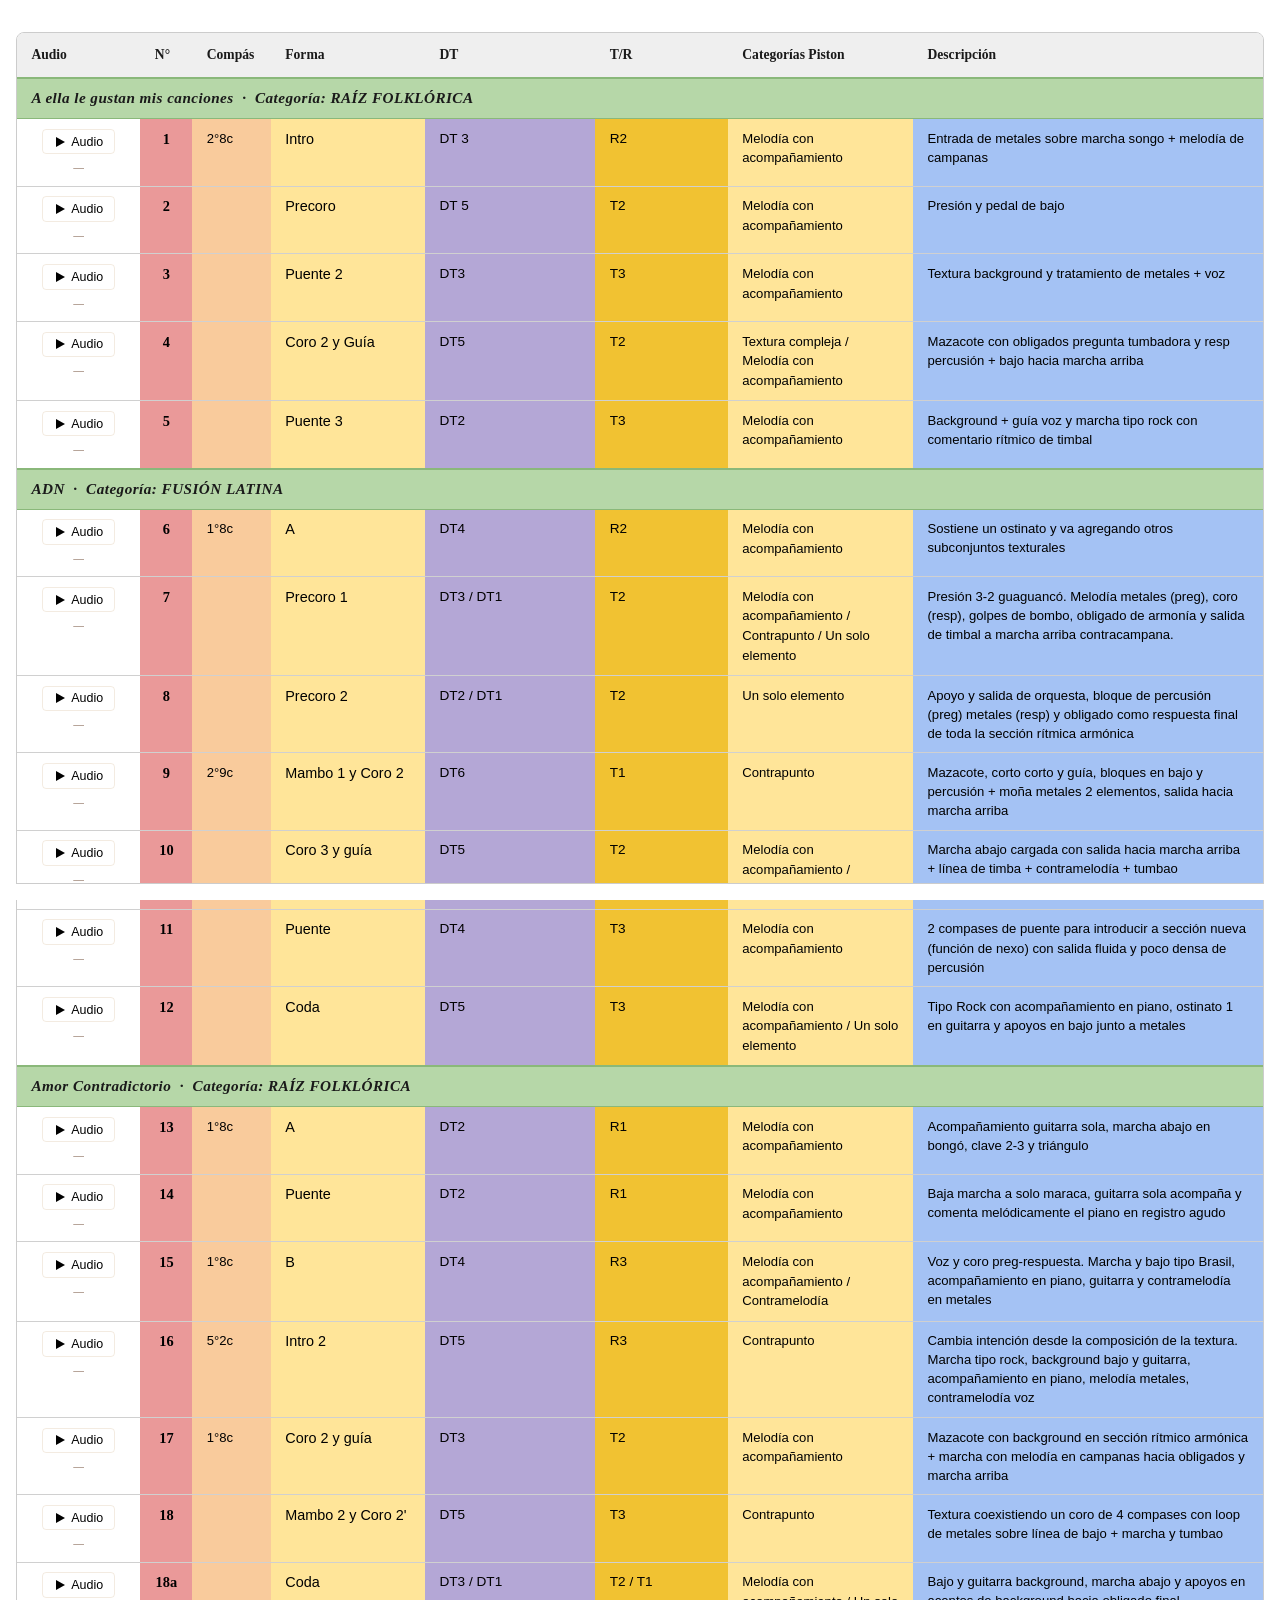
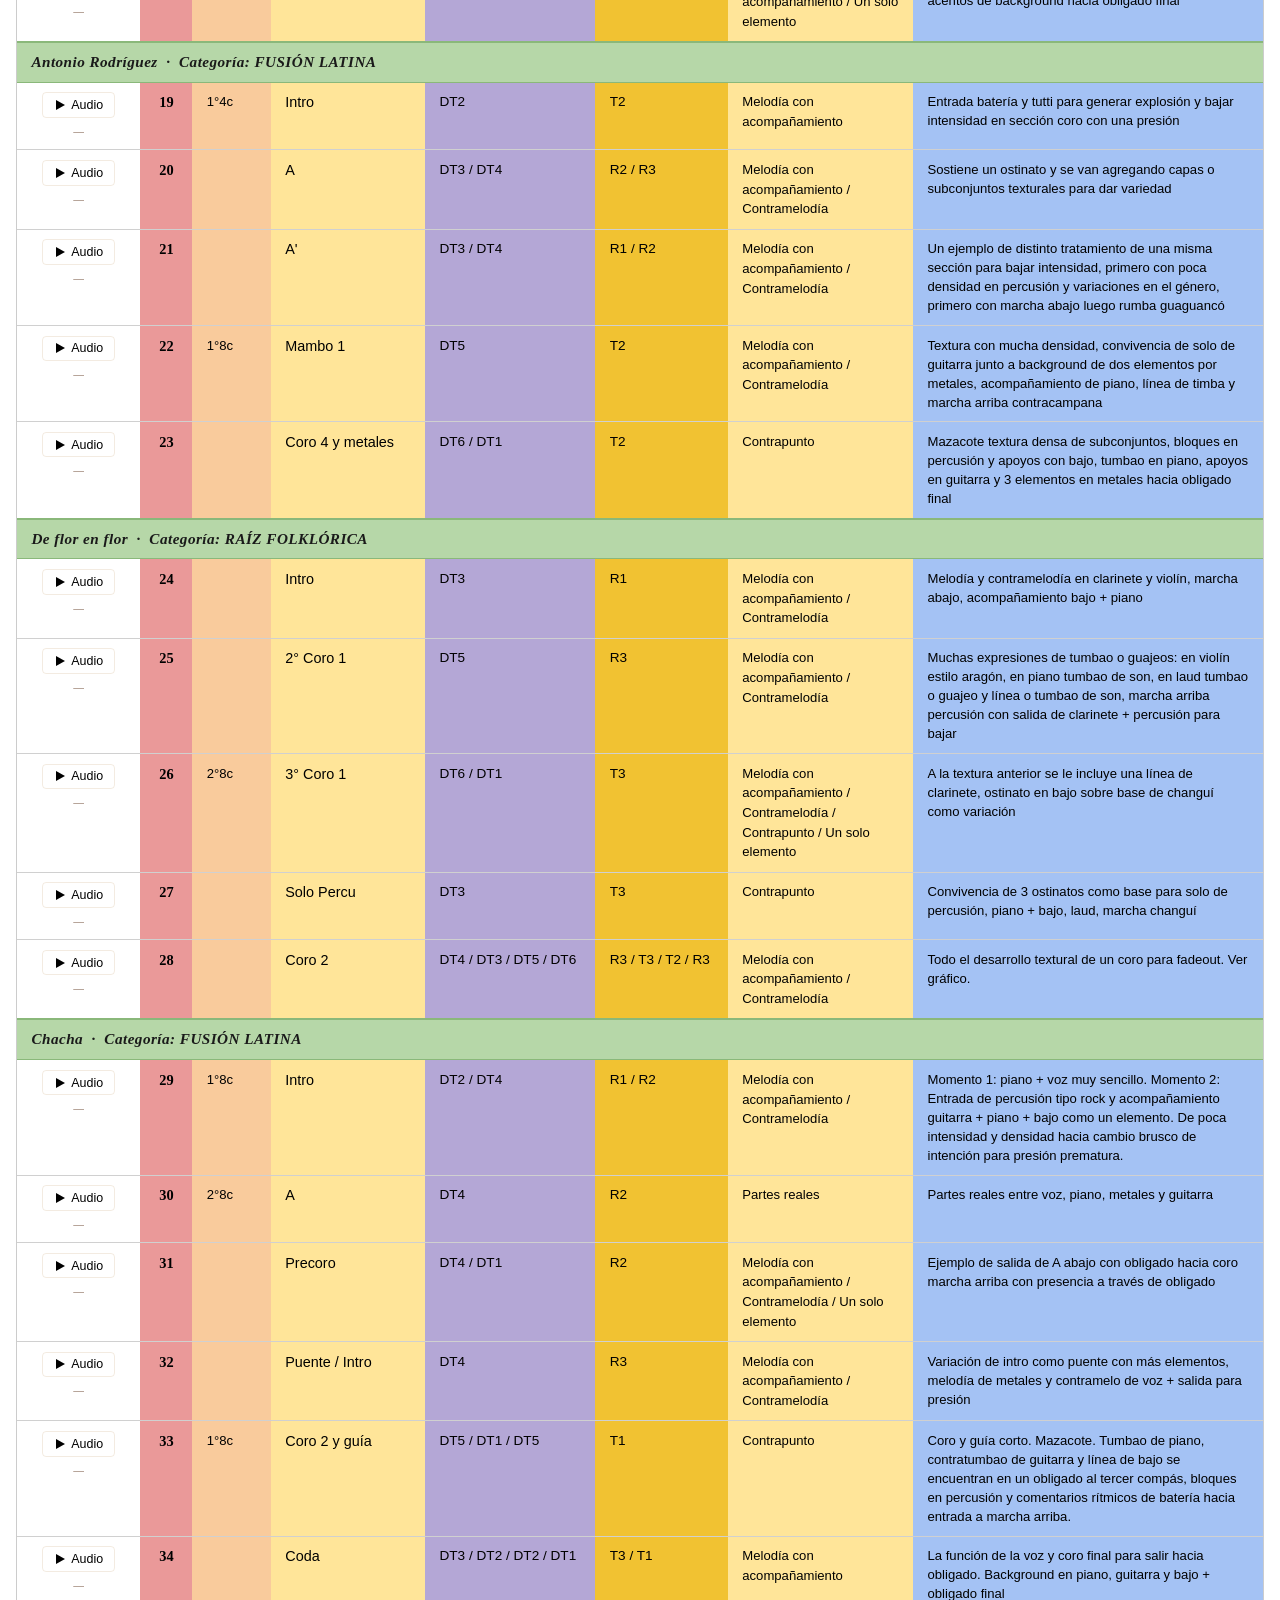
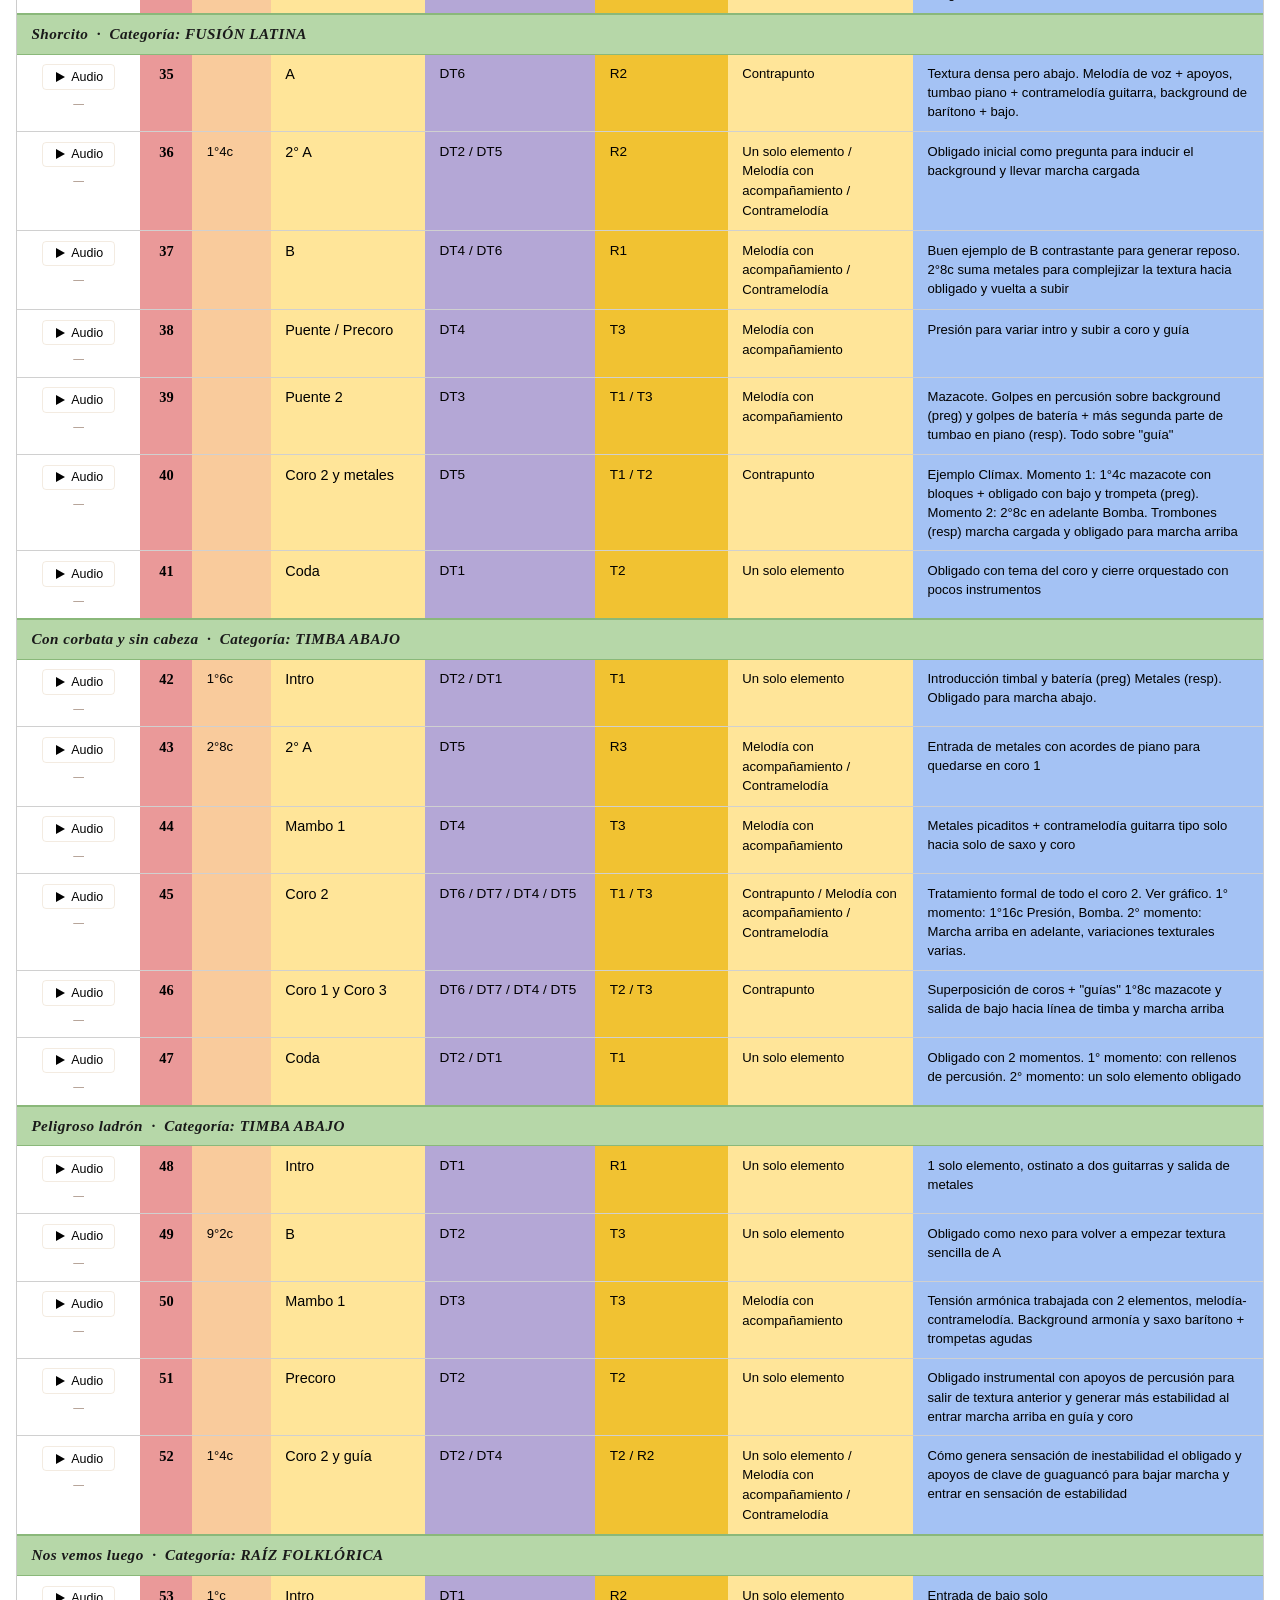
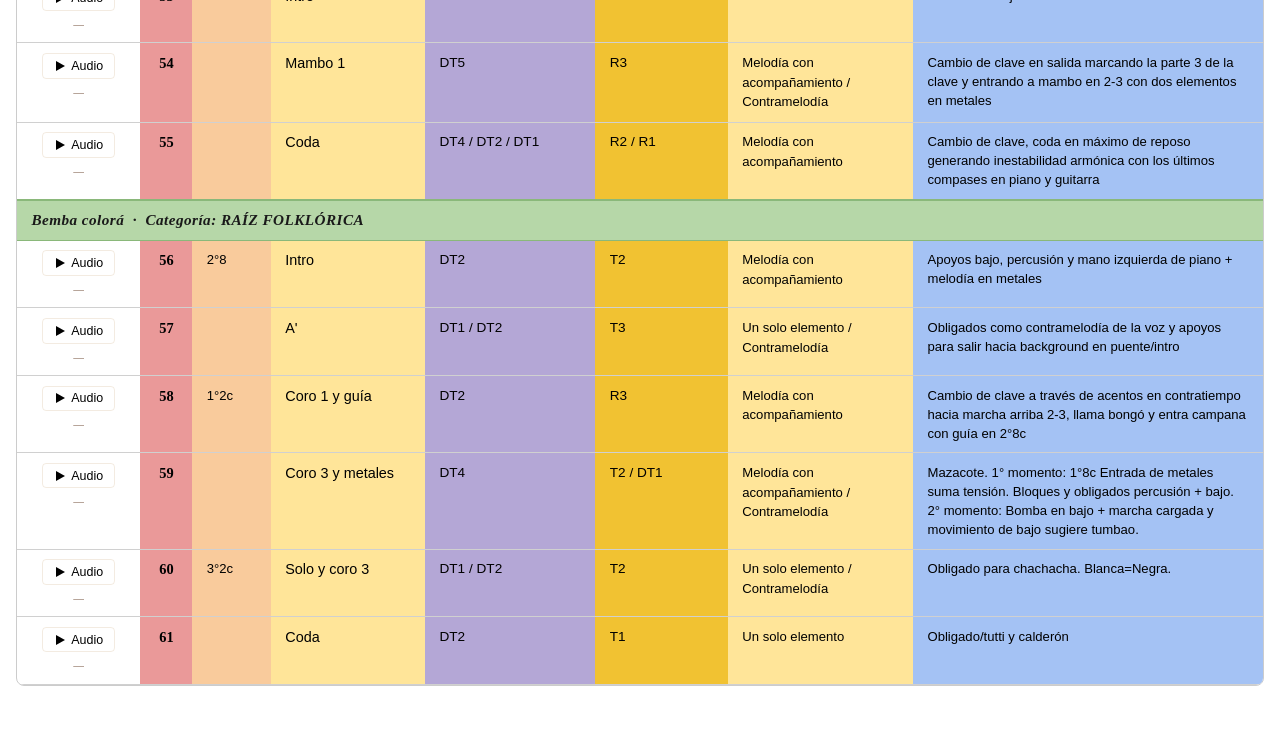
==== commit 87131110: "Agrego barra de scroll horizontal fija en compendio de texturas" ====
--- a/compendio.html
+++ b/compendio.html
@@ -52,6 +52,43 @@
         overflow-x: auto;
         border-radius: 8px;
         border: 1px solid #ccc;
+        scrollbar-width: none;
+        -ms-overflow-style: none;
+      }
+      .tabla-wrap::-webkit-scrollbar {
+        display: none;
+      }
+
+      /* Scrollbar sticky fija en el fondo */
+      .scroll-bar-sticky {
+        position: sticky;
+        bottom: 0;
+        left: 0;
+        width: 100%;
+        overflow-x: auto;
+        overflow-y: hidden;
+        height: 17px;
+        background: #ffffff;
+        border-top: 1px solid #ccc;
+        z-index: 10;
+        scrollbar-width: thin;
+        scrollbar-color: #888 #ffffff;
+      }
+      .scroll-bar-sticky::-webkit-scrollbar {
+        height: 17px;
+      }
+      .scroll-bar-sticky::-webkit-scrollbar-track {
+        background: #ffffff;
+      }
+      .scroll-bar-sticky::-webkit-scrollbar-thumb {
+        background: #888;
+        border-radius: 4px;
+      }
+      .scroll-bar-sticky::-webkit-scrollbar-thumb:hover {
+        background: #555;
+      }
+      .scroll-bar-inner {
+        height: 1px;
       }
 
       table {
@@ -226,6 +263,16 @@
         font-family: monospace;
         font-size: 0.8rem;
       }
+
+      /* SELECCIÓN DE TEXTO */
+      ::selection {
+        background: #f2e9dc;
+        color: #0a0a0a;
+      }
+      ::-moz-selection {
+        background: #f2e9dc;
+        color: #0a0a0a;
+      }
     </style>
   </head>
   <body>
@@ -2264,5 +2311,33 @@
           });
       }
     </script>
+
+    <!-- Scrollbar sticky sincronizada con la tabla -->
+    <div class="scroll-bar-sticky" id="sticky-scroll">
+      <div class="scroll-bar-inner" id="sticky-inner"></div>
+    </div>
+    <script>
+      (function () {
+        const tablaWrap = document.querySelector(".tabla-wrap");
+        const stickyScroll = document.getElementById("sticky-scroll");
+        const stickyInner = document.getElementById("sticky-inner");
+
+        function syncInnerWidth() {
+          const table = tablaWrap.querySelector("table");
+          if (table) {
+            stickyInner.style.width = table.scrollWidth + "px";
+          }
+        }
+        syncInnerWidth();
+        window.addEventListener("resize", syncInnerWidth);
+
+        stickyScroll.addEventListener("scroll", function () {
+          tablaWrap.scrollLeft = stickyScroll.scrollLeft;
+        });
+        tablaWrap.addEventListener("scroll", function () {
+          stickyScroll.scrollLeft = tablaWrap.scrollLeft;
+        });
+      })();
+    </script>
   </body>
 </html>
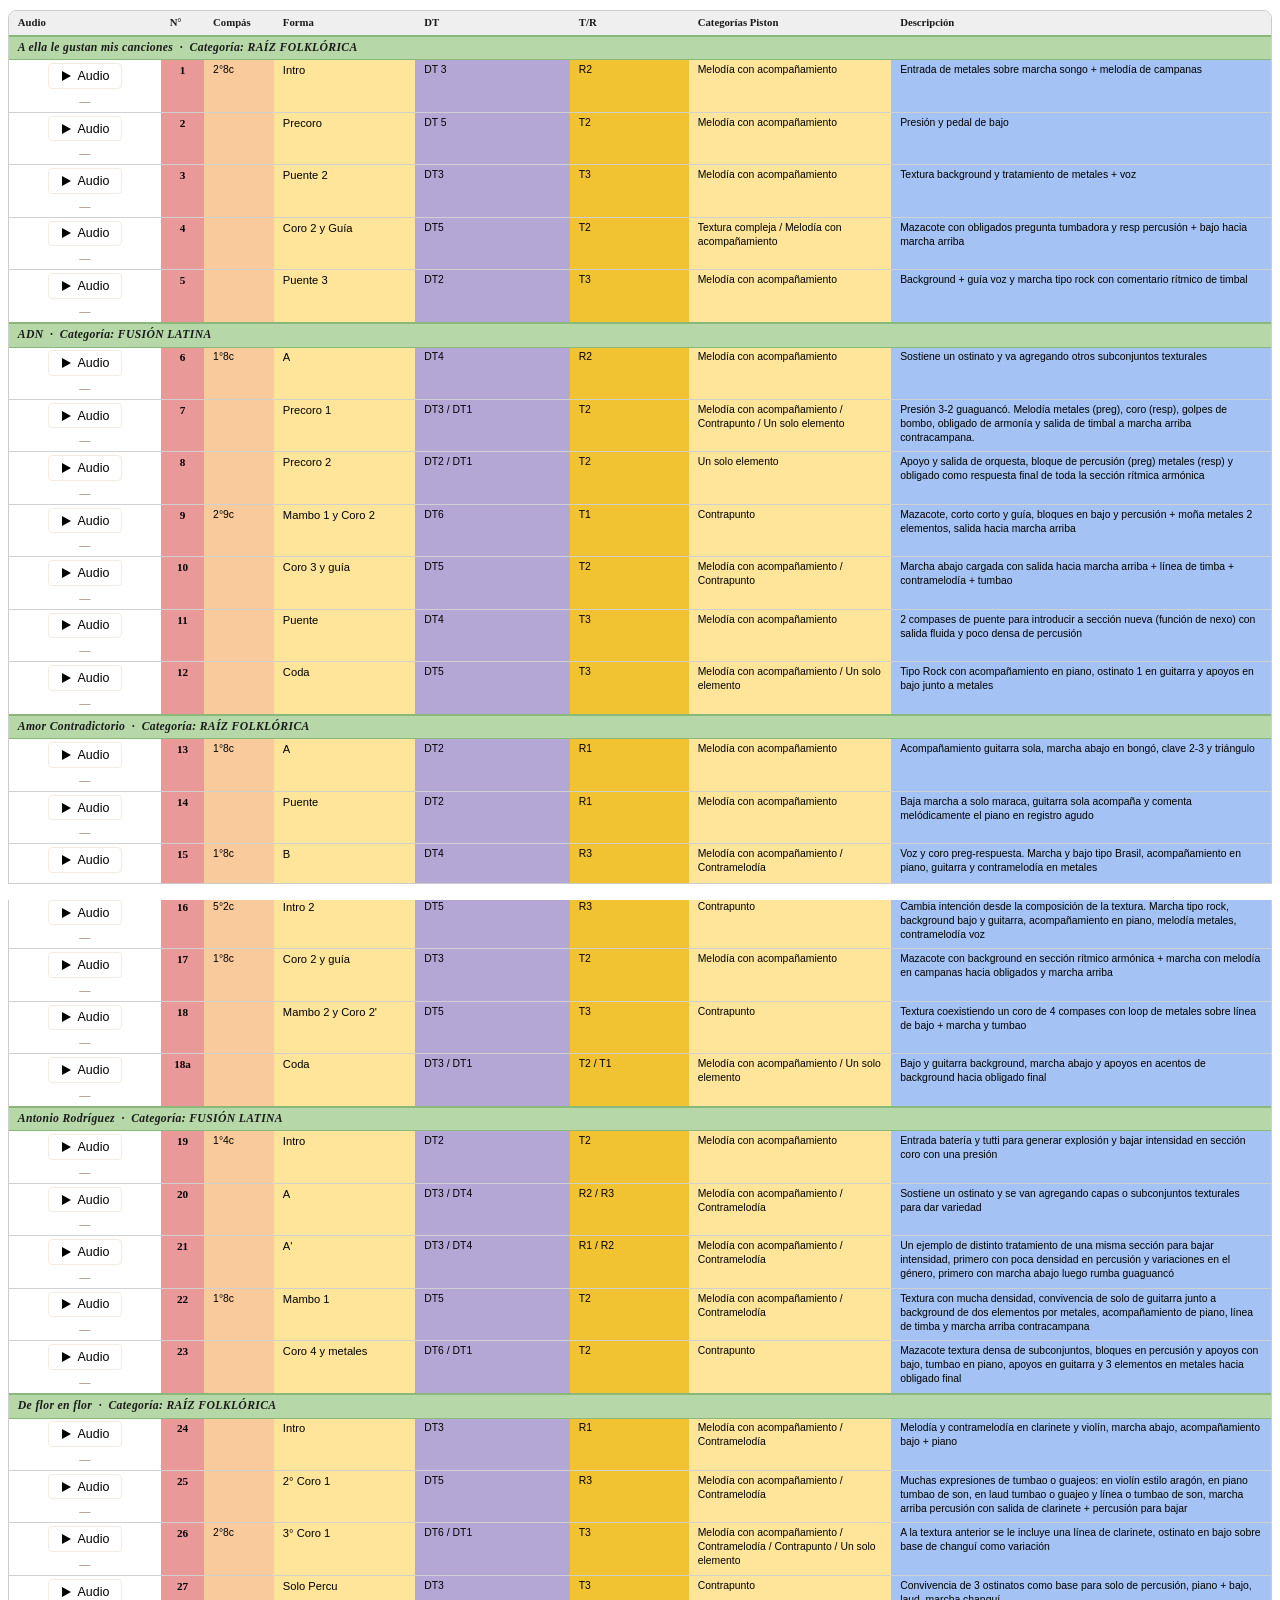
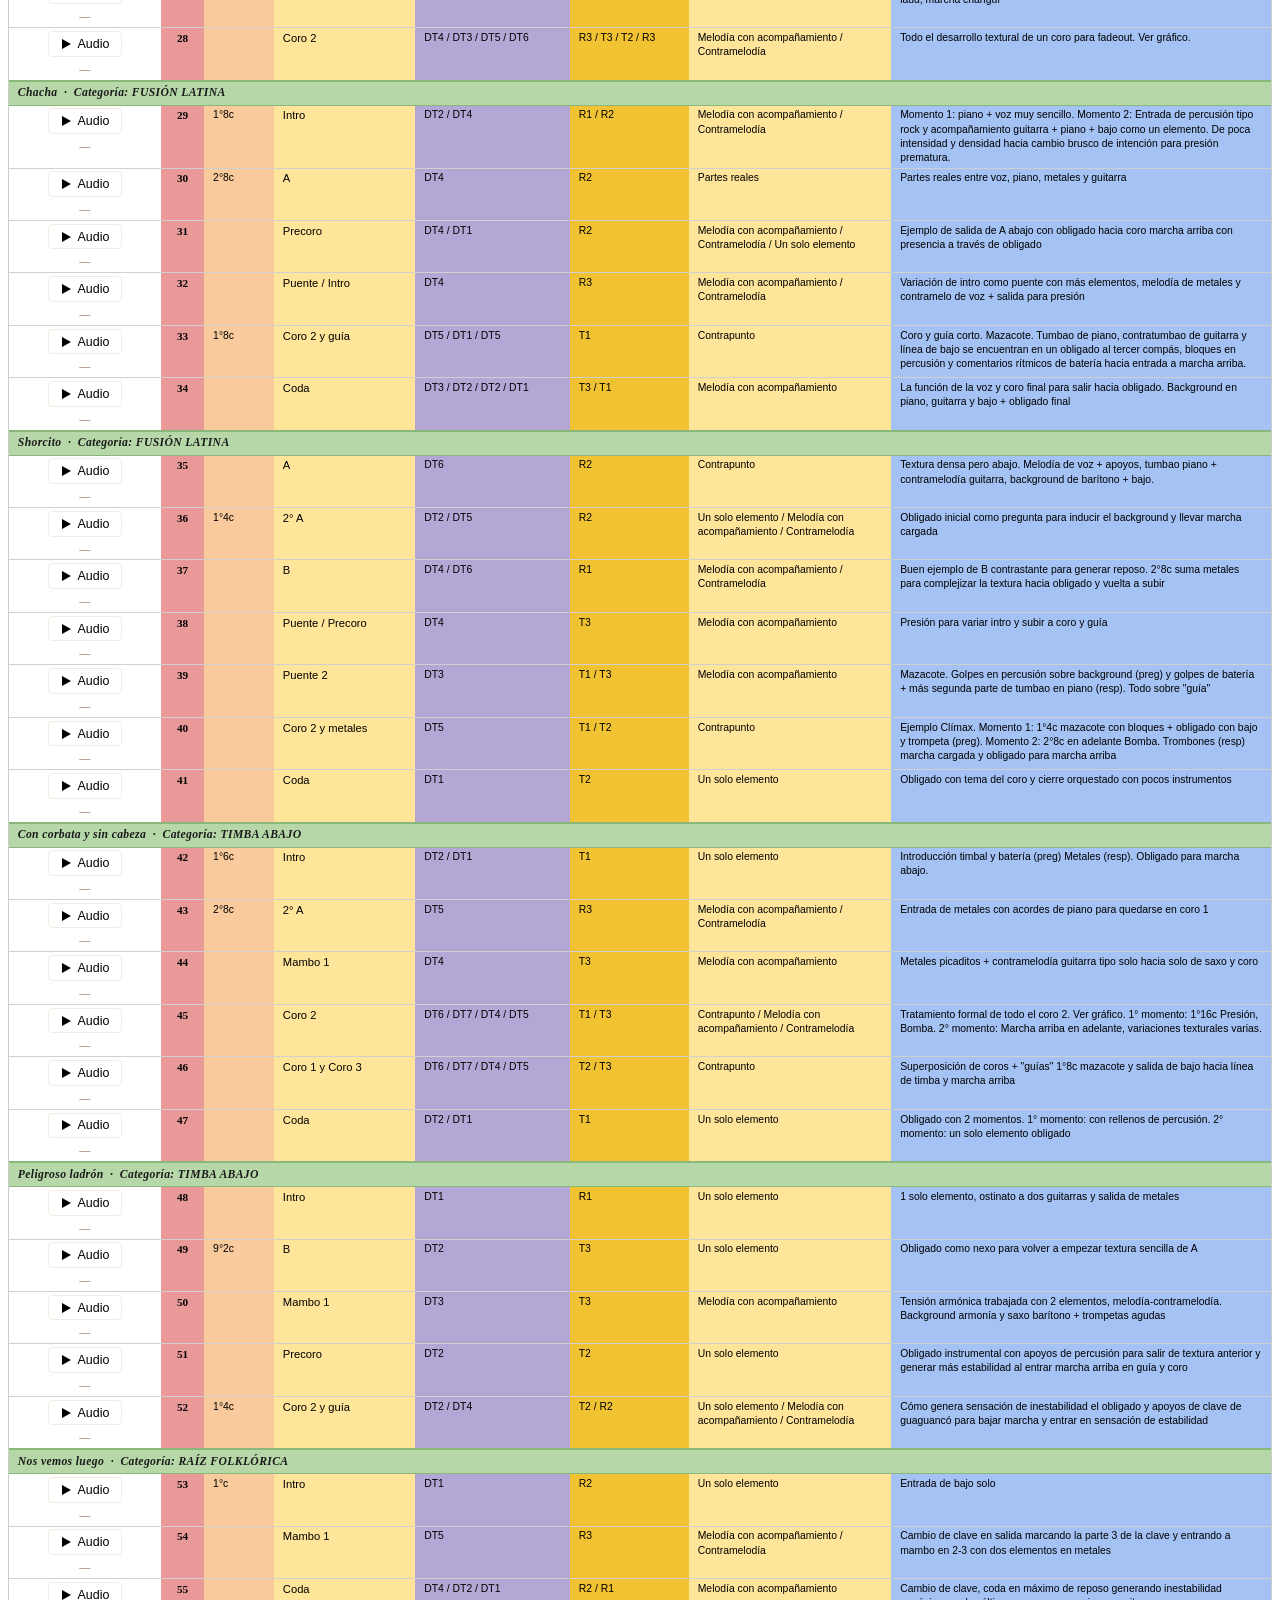
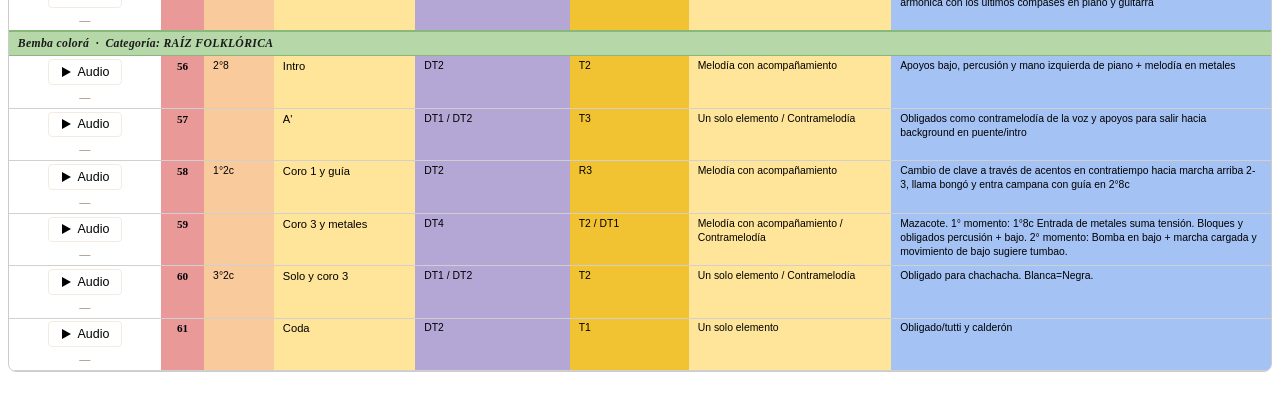
==== commit a1ccbc8b: "Cambios planteados en reunion 26/5" ====
--- a/compendio.html
+++ b/compendio.html
@@ -29,9 +29,9 @@
         background: #ffffff;
         color: #1a1a1a;
         font-family: var(--font-body);
-        font-size: 0.9rem;
-        line-height: 1.5;
-        padding: 2rem 1rem;
+        font-size: 0.7rem;
+        line-height: 1.35;
+        padding: 0.6rem 0.5rem;
       }
 
       h1 {
@@ -103,11 +103,11 @@
       }
 
       thead th {
-        padding: 0.75rem 0.9rem;
+        padding: 0.3rem 0.55rem;
         text-align: left;
         font-family: var(--font-title);
         color: #1a1a1a;
-        font-size: 0.85rem;
+        font-size: 0.67rem;
         font-weight: 700;
         font-style: normal;
         white-space: nowrap;
@@ -118,11 +118,11 @@
         background: #b6d7a8;
         border-top: 2px solid #8ab87a;
         border-bottom: 1px solid #8ab87a;
-        padding: 0.5rem 0.9rem;
+        padding: 0.22rem 0.55rem;
         font-family: var(--font-title);
         font-style: italic;
         color: #1a1a1a;
-        font-size: 0.95rem;
+        font-size: 0.73rem;
         font-weight: 700;
         letter-spacing: 0.03em;
       }
@@ -138,7 +138,7 @@
       }
 
       tbody tr.fila-dato td {
-        padding: 0.6rem 0.9rem;
+        padding: 0.18rem 0.55rem;
         vertical-align: top;
         color: var(--text);
       }
@@ -155,7 +155,7 @@
         background: #f9cb9c;
         color: #1a1a1a;
         white-space: nowrap;
-        font-size: 0.82rem;
+        font-size: 0.65rem;
       }
       td.forma {
         background: #ffe599;
@@ -166,26 +166,26 @@
         background: #b4a7d6;
         color: #1a1a1a;
         white-space: nowrap;
-        font-size: 0.85rem;
+        font-size: 0.65rem;
       }
       td.tr {
         background: #f1c232;
         color: #1a1a1a;
         white-space: nowrap;
-        font-size: 0.85rem;
+        font-size: 0.65rem;
       }
       td.cat {
         background: #ffe599;
         color: #1a1a1a;
-        font-size: 0.82rem;
-        max-width: 180px;
+        font-size: 0.65rem;
+        max-width: 160px;
       }
       td.desc {
         background: #a4c2f4;
         color: #1a1a1a;
-        font-size: 0.82rem;
-        max-width: 340px;
-        line-height: 1.45;
+        font-size: 0.65rem;
+        max-width: 300px;
+        line-height: 1.35;
       }
 
       /* ── COLUMNA AUDIO ── */
@@ -303,7 +303,7 @@
               <div class="audio-wrap">
                 <button
                   class="btn-audio"
-                  data-audio="audios/textura (1).mp3"
+                  data-audio="audios/textura (2).mp3"
                   onclick="toggleAudio(this)"
                 >
                   <svg
@@ -332,7 +332,7 @@
               <div class="audio-wrap">
                 <button
                   class="btn-audio"
-                  data-audio="audios/textura (2).mp3"
+                  data-audio="audios/textura (3).mp3"
                   onclick="toggleAudio(this)"
                 >
                   <svg
@@ -359,7 +359,7 @@
               <div class="audio-wrap">
                 <button
                   class="btn-audio"
-                  data-audio="audios/textura (3).mp3"
+                  data-audio="audios/textura (4).mp3"
                   onclick="toggleAudio(this)"
                 >
                   <svg
@@ -388,7 +388,7 @@
               <div class="audio-wrap">
                 <button
                   class="btn-audio"
-                  data-audio="audios/textura (4).mp3"
+                  data-audio="audios/textura (5).mp3"
                   onclick="toggleAudio(this)"
                 >
                   <svg
@@ -418,7 +418,7 @@
               <div class="audio-wrap">
                 <button
                   class="btn-audio"
-                  data-audio="audios/textura (5).mp3"
+                  data-audio="audios/textura (6).mp3"
                   onclick="toggleAudio(this)"
                 >
                   <svg
@@ -453,7 +453,7 @@
               <div class="audio-wrap">
                 <button
                   class="btn-audio"
-                  data-audio="audios/textura (6).mp3"
+                  data-audio="audios/textura (7).mp3"
                   onclick="toggleAudio(this)"
                 >
                   <svg
@@ -482,7 +482,7 @@
               <div class="audio-wrap">
                 <button
                   class="btn-audio"
-                  data-audio="audios/textura (7).mp3"
+                  data-audio="audios/textura (8).mp3"
                   onclick="toggleAudio(this)"
                 >
                   <svg
@@ -515,7 +515,7 @@
               <div class="audio-wrap">
                 <button
                   class="btn-audio"
-                  data-audio="audios/textura (8).mp3"
+                  data-audio="audios/textura (9).mp3"
                   onclick="toggleAudio(this)"
                 >
                   <svg
@@ -546,7 +546,7 @@
               <div class="audio-wrap">
                 <button
                   class="btn-audio"
-                  data-audio="audios/textura (9).mp3"
+                  data-audio="audios/textura (10).mp3"
                   onclick="toggleAudio(this)"
                 >
                   <svg
@@ -576,7 +576,7 @@
               <div class="audio-wrap">
                 <button
                   class="btn-audio"
-                  data-audio="audios/textura (10).mp3 "
+                  data-audio="audios/textura (11).mp3 "
                   onclick="toggleAudio(this)"
                 >
                   <svg
@@ -606,7 +606,7 @@
               <div class="audio-wrap">
                 <button
                   class="btn-audio"
-                  data-audio="audios/textura (11).mp3"
+                  data-audio="audios/textura (12).mp3"
                   onclick="toggleAudio(this)"
                 >
                   <svg
@@ -636,7 +636,7 @@
               <div class="audio-wrap">
                 <button
                   class="btn-audio"
-                  data-audio="audios/textura (12).mp3"
+                  data-audio="audios/textura (13).mp3"
                   onclick="toggleAudio(this)"
                 >
                   <svg
@@ -673,7 +673,7 @@
               <div class="audio-wrap">
                 <button
                   class="btn-audio"
-                  data-audio="audios/textura (13).mp3"
+                  data-audio="audios/textura (14).mp3"
                   onclick="toggleAudio(this)"
                 >
                   <svg
@@ -703,7 +703,7 @@
               <div class="audio-wrap">
                 <button
                   class="btn-audio"
-                  data-audio="audios/textura (14).mp3"
+                  data-audio="audios/textura (15).mp3"
                   onclick="toggleAudio(this)"
                 >
                   <svg
@@ -733,7 +733,7 @@
               <div class="audio-wrap">
                 <button
                   class="btn-audio"
-                  data-audio="audios/textura (15).mp3"
+                  data-audio="audios/textura (16).mp3"
                   onclick="toggleAudio(this)"
                 >
                   <svg
@@ -763,7 +763,7 @@
               <div class="audio-wrap">
                 <button
                   class="btn-audio"
-                  data-audio="audios/textura (16).mp3"
+                  data-audio="audios/textura (17).mp3"
                   onclick="toggleAudio(this)"
                 >
                   <svg
@@ -794,7 +794,7 @@
               <div class="audio-wrap">
                 <button
                   class="btn-audio"
-                  data-audio="audios/textura (17).mp3"
+                  data-audio="audios/textura (18).mp3"
                   onclick="toggleAudio(this)"
                 >
                   <svg
@@ -824,7 +824,7 @@
               <div class="audio-wrap">
                 <button
                   class="btn-audio"
-                  data-audio="audios/textura (18).mp3"
+                  data-audio="audios/textura (1).mp3"
                   onclick="toggleAudio(this)"
                 >
                   <svg
@@ -2296,12 +2296,6 @@
             btn.classList.add("playing");
             btn.innerHTML = iconPause() + "Pausar";
             botonActivo = btn;
-
-            // Mostrar nombre del archivo
-            const nombre = src.split("/").pop();
-            btn
-              .closest(".audio-wrap")
-              .querySelector(".audio-filename").textContent = nombre;
           })
           .catch(() => {
             btn.innerHTML = iconPlay() + "Error";
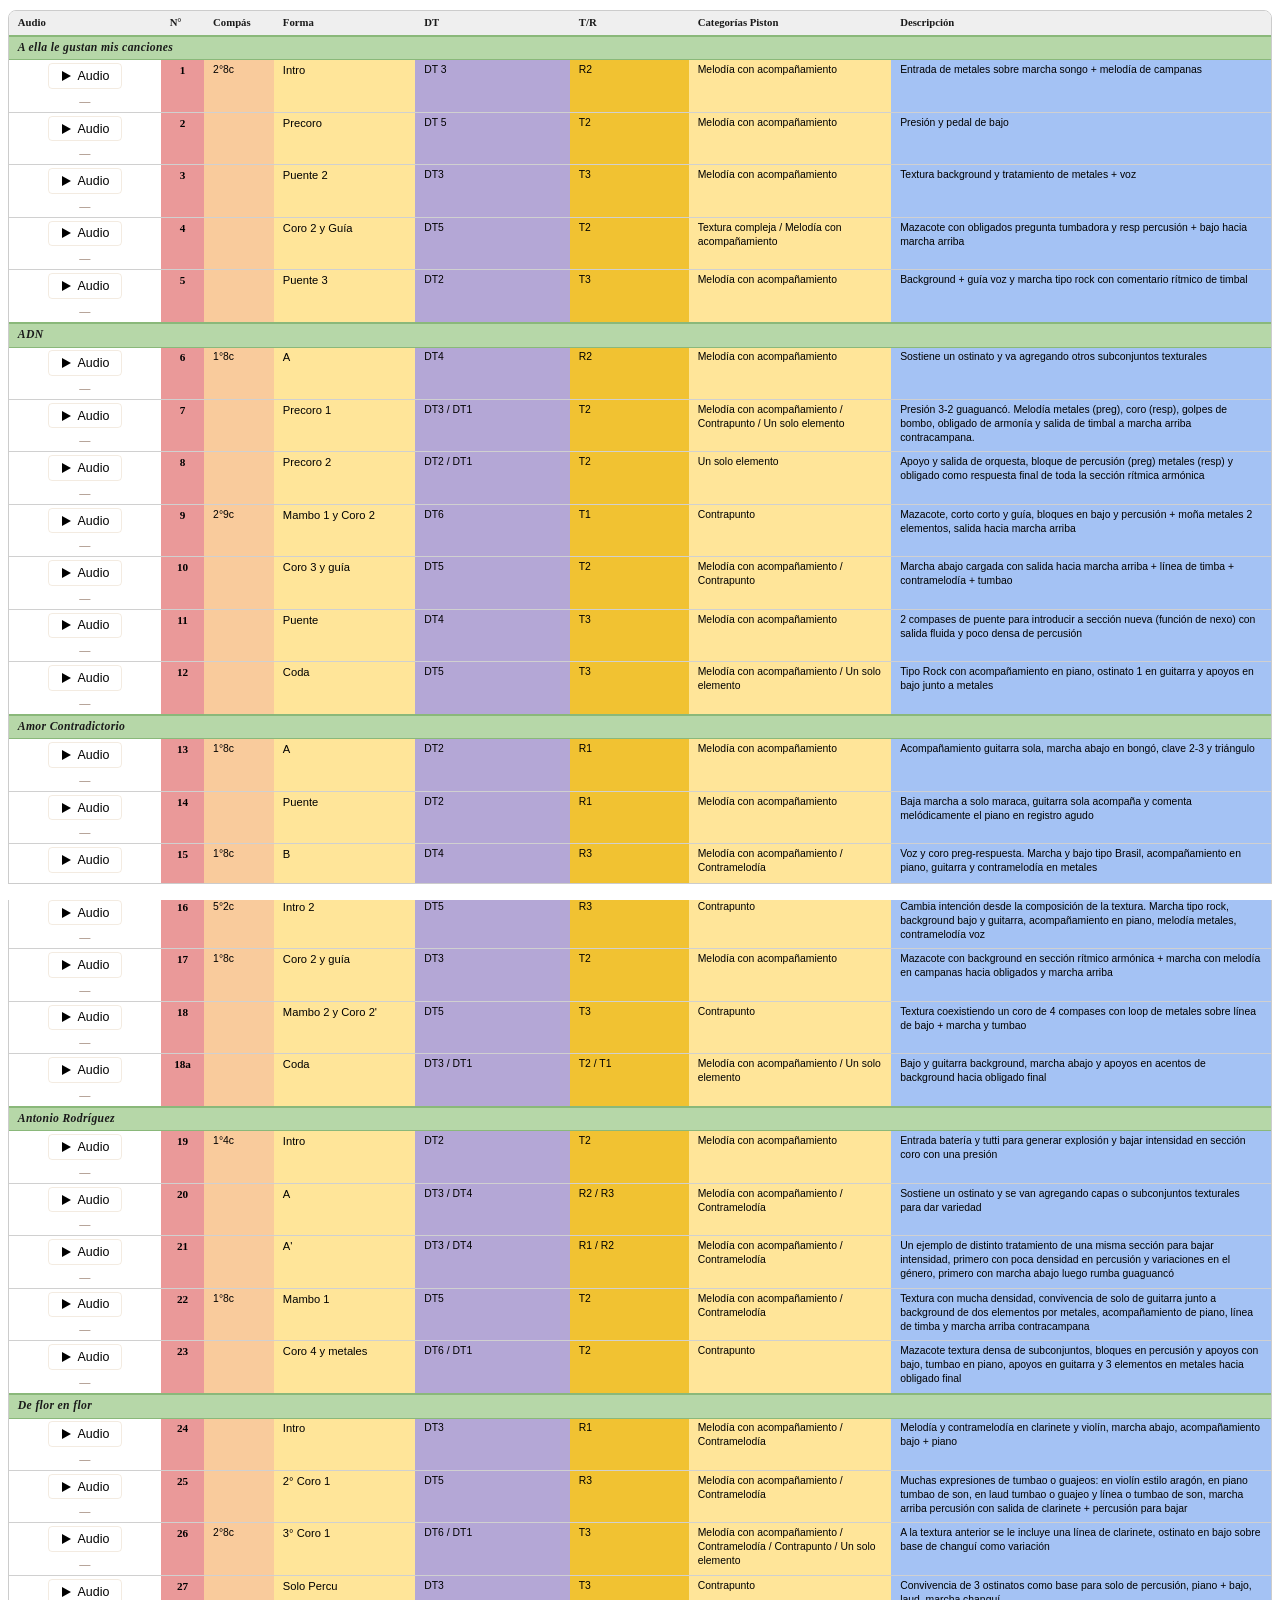
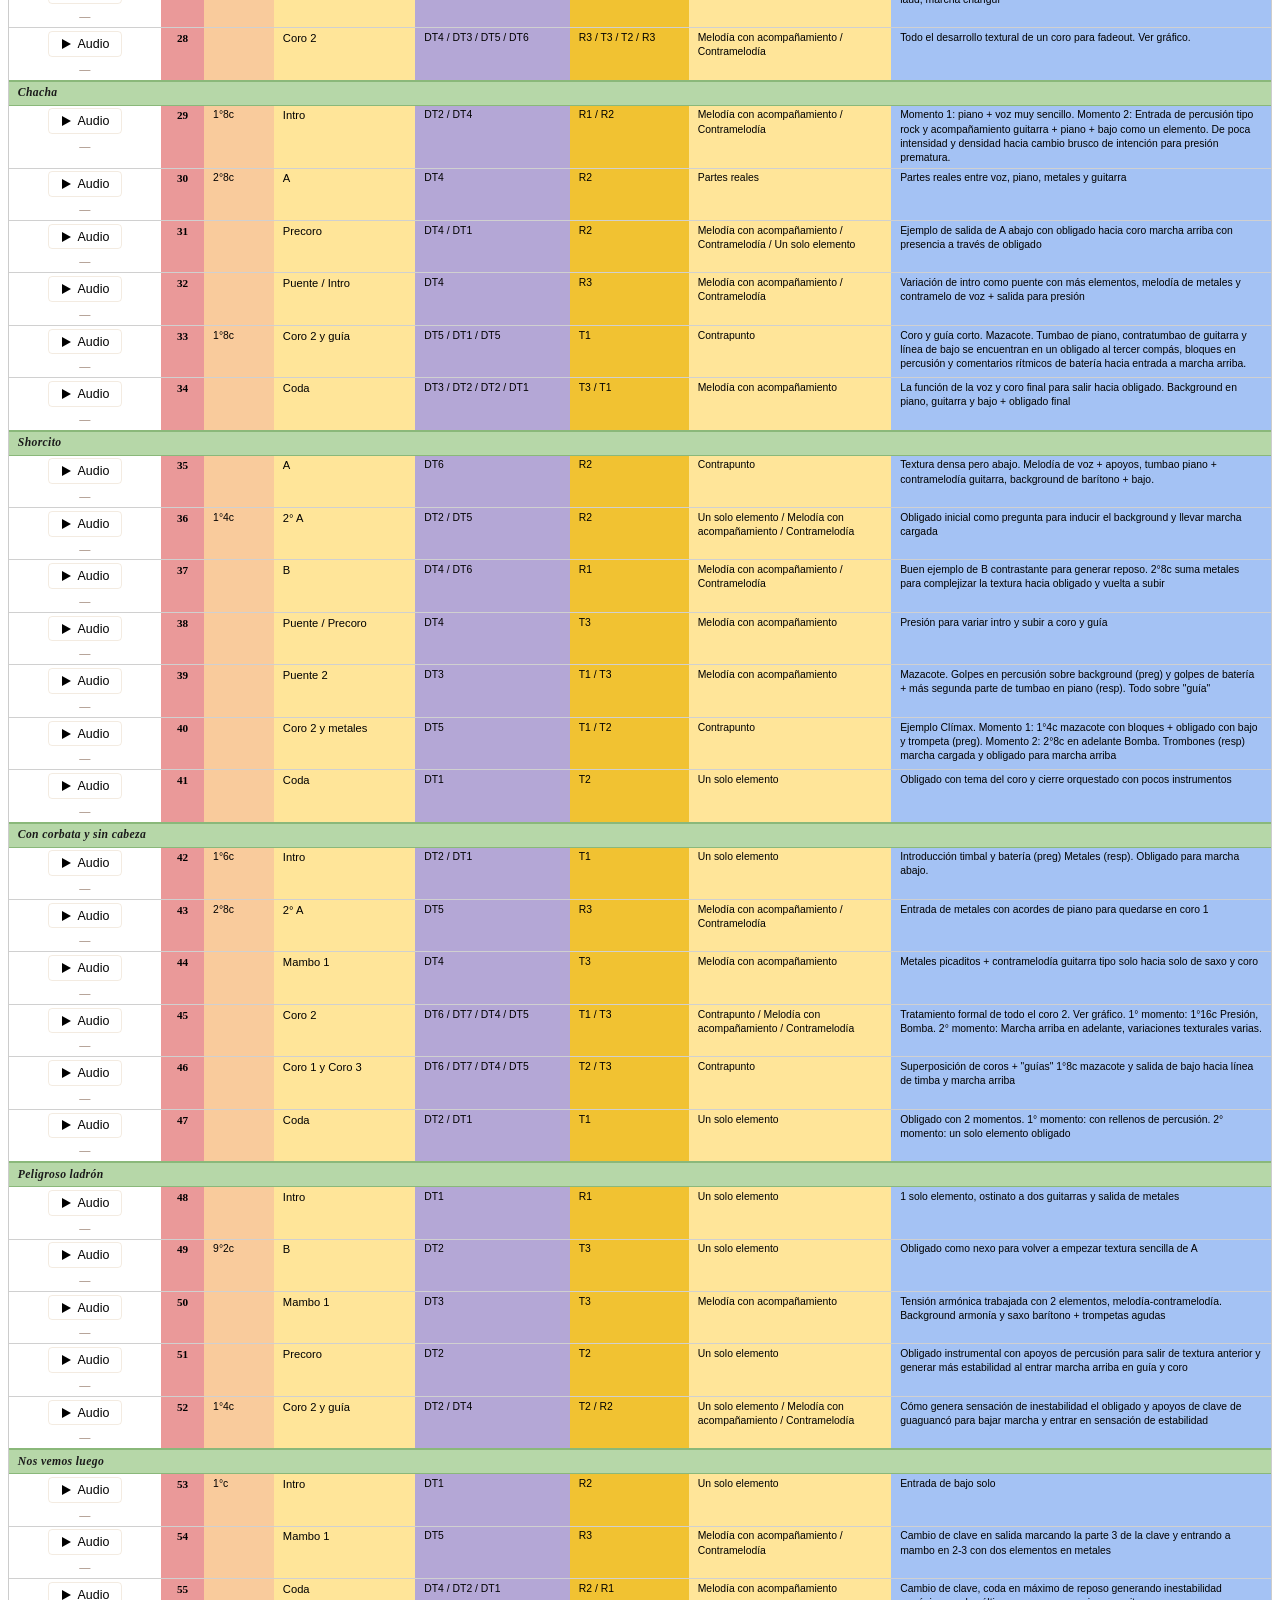
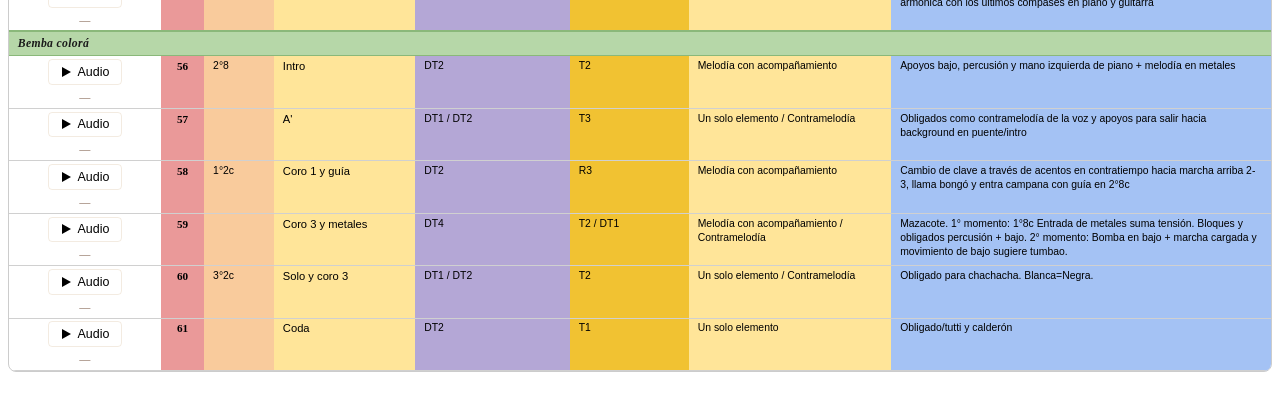
==== commit b22c4c1e: "Quité categorías en titulo de canciones del compendio" ====
--- a/compendio.html
+++ b/compendio.html
@@ -294,8 +294,7 @@
           <!-- ══ A ELLA LE GUSTAN MIS CANCIONES ══ -->
           <tr class="cancion-header">
             <td colspan="8">
-              A ella le gustan mis canciones &nbsp;·&nbsp; Categoría: RAÍZ
-              FOLKLÓRICA
+              A ella le gustan mis canciones
             </td>
           </tr>
           <tr class="fila-dato">
@@ -446,7 +445,7 @@
 
           <!-- ══ ADN ══ -->
           <tr class="cancion-header">
-            <td colspan="8">ADN &nbsp;·&nbsp; Categoría: FUSIÓN LATINA</td>
+            <td colspan="8">ADN</td>
           </tr>
           <tr class="fila-dato">
             <td class="audio-cell">
@@ -665,7 +664,7 @@
           <!-- ══ AMOR CONTRADICTORIO ══ -->
           <tr class="cancion-header">
             <td colspan="8">
-              Amor Contradictorio &nbsp;·&nbsp; Categoría: RAÍZ FOLKLÓRICA
+              Amor Contradictorio
             </td>
           </tr>
           <tr class="fila-dato">
@@ -883,7 +882,7 @@
           <!-- ══ ANTONIO RODRÍGUEZ ══ -->
           <tr class="cancion-header">
             <td colspan="8">
-              Antonio Rodríguez &nbsp;·&nbsp; Categoría: FUSIÓN LATINA
+              Antonio Rodríguez
             </td>
           </tr>
           <tr class="fila-dato">
@@ -1043,7 +1042,7 @@
           <!-- ══ DE FLOR EN FLOR ══ -->
           <tr class="cancion-header">
             <td colspan="8">
-              De flor en flor &nbsp;·&nbsp; Categoría: RAÍZ FOLKLÓRICA
+              De flor en flor
             </td>
           </tr>
           <tr class="fila-dato">
@@ -1203,7 +1202,7 @@
 
           <!-- ══ CHACHA ══ -->
           <tr class="cancion-header">
-            <td colspan="8">Chacha &nbsp;·&nbsp; Categoría: FUSIÓN LATINA</td>
+            <td colspan="8">Chacha</td>
           </tr>
           <tr class="fila-dato">
             <td class="audio-cell">
@@ -1393,7 +1392,7 @@
 
           <!-- ══ SHORCITO ══ -->
           <tr class="cancion-header">
-            <td colspan="8">Shorcito &nbsp;·&nbsp; Categoría: FUSIÓN LATINA</td>
+            <td colspan="8">Shorcito</td>
           </tr>
           <tr class="fila-dato">
             <td class="audio-cell">
@@ -1613,7 +1612,7 @@
           <!-- ══ CON CORBATA Y SIN CABEZA ══ -->
           <tr class="cancion-header">
             <td colspan="8">
-              Con corbata y sin cabeza &nbsp;·&nbsp; Categoría: TIMBA ABAJO
+              Con corbata y sin cabeza
             </td>
           </tr>
           <tr class="fila-dato">
@@ -1802,7 +1801,7 @@
           <!-- ══ PELIGROSO LADRÓN ══ -->
           <tr class="cancion-header">
             <td colspan="8">
-              Peligroso ladrón &nbsp;·&nbsp; Categoría: TIMBA ABAJO
+              Peligroso ladrón
             </td>
           </tr>
           <tr class="fila-dato">
@@ -1961,7 +1960,7 @@
           <!-- ══ NOS VEMOS LUEGO ══ -->
           <tr class="cancion-header">
             <td colspan="8">
-              Nos vemos luego &nbsp;·&nbsp; Categoría: RAÍZ FOLKLÓRICA
+              Nos vemos luego
             </td>
           </tr>
           <tr class="fila-dato">
@@ -2055,7 +2054,7 @@
           <!-- ══ BEMBA COLORÁ ══ -->
           <tr class="cancion-header">
             <td colspan="8">
-              Bemba colorá &nbsp;·&nbsp; Categoría: RAÍZ FOLKLÓRICA
+              Bemba colorá
             </td>
           </tr>
           <tr class="fila-dato">
